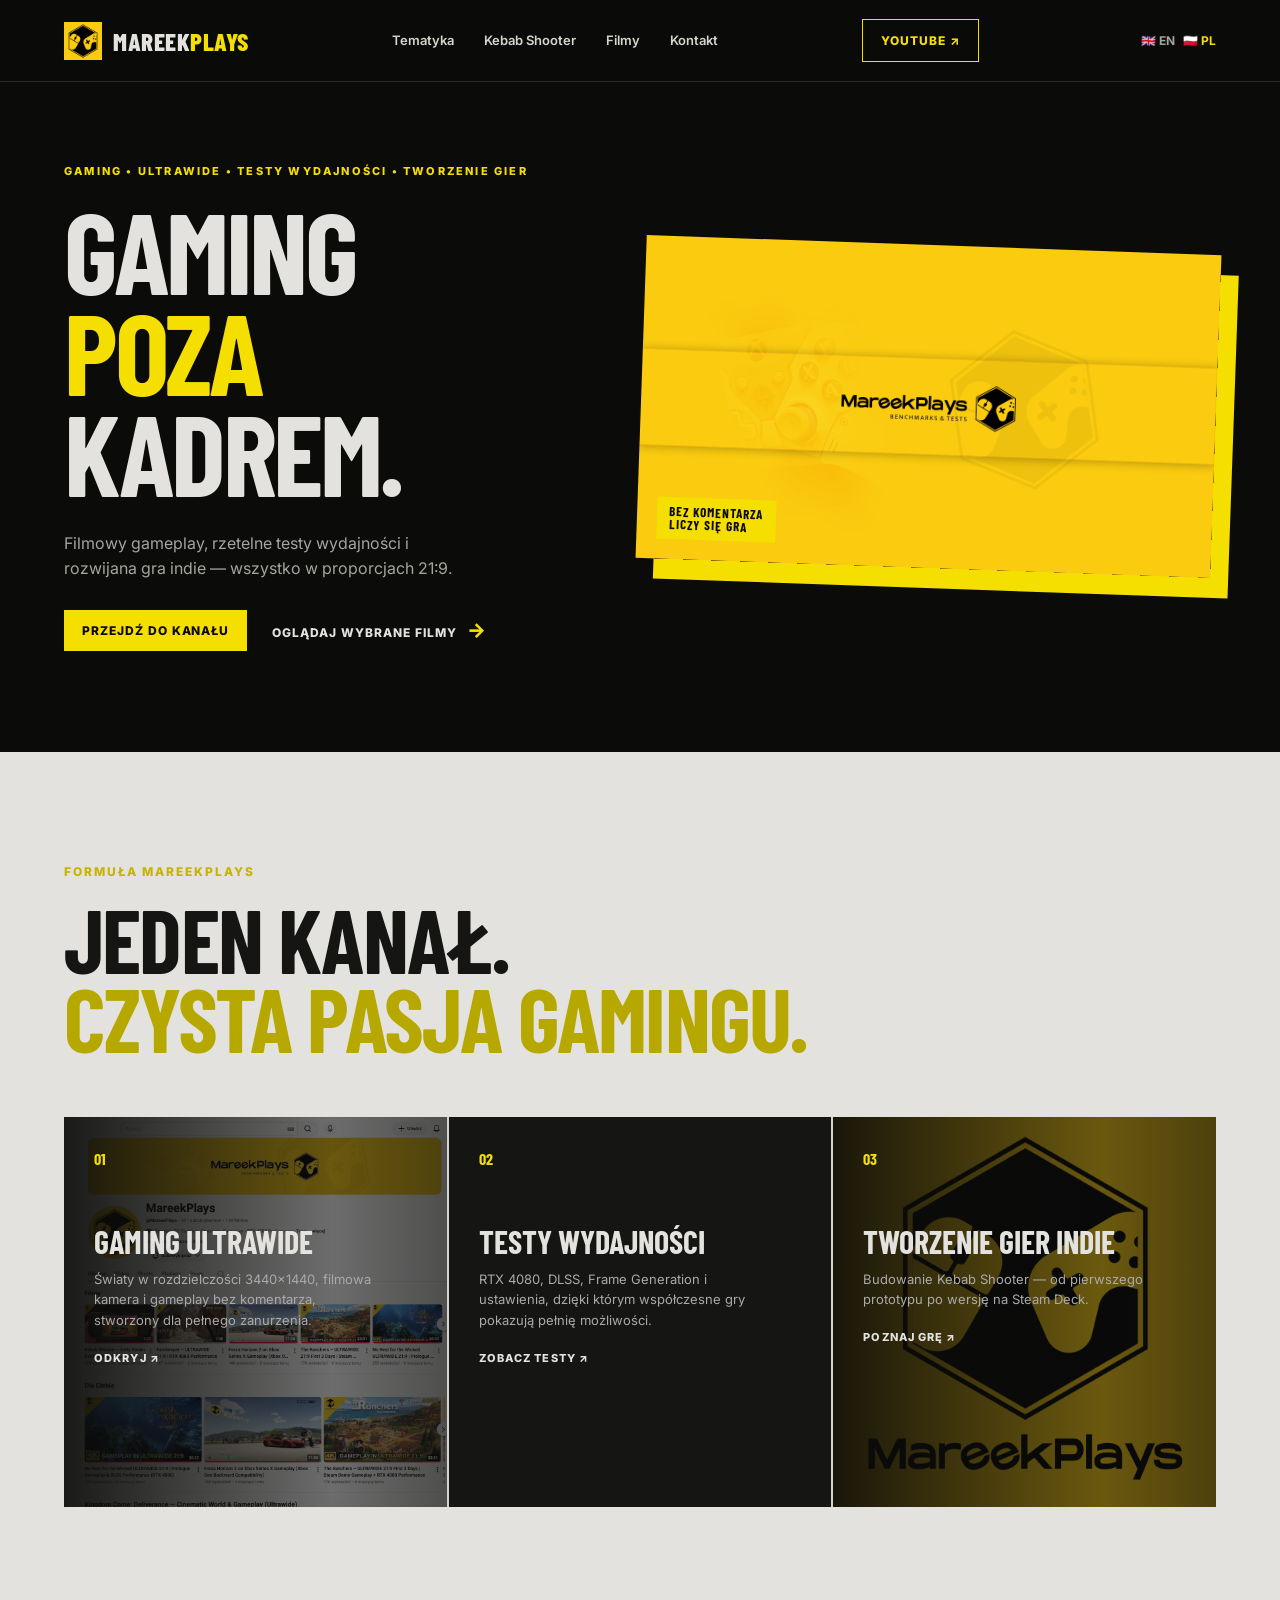
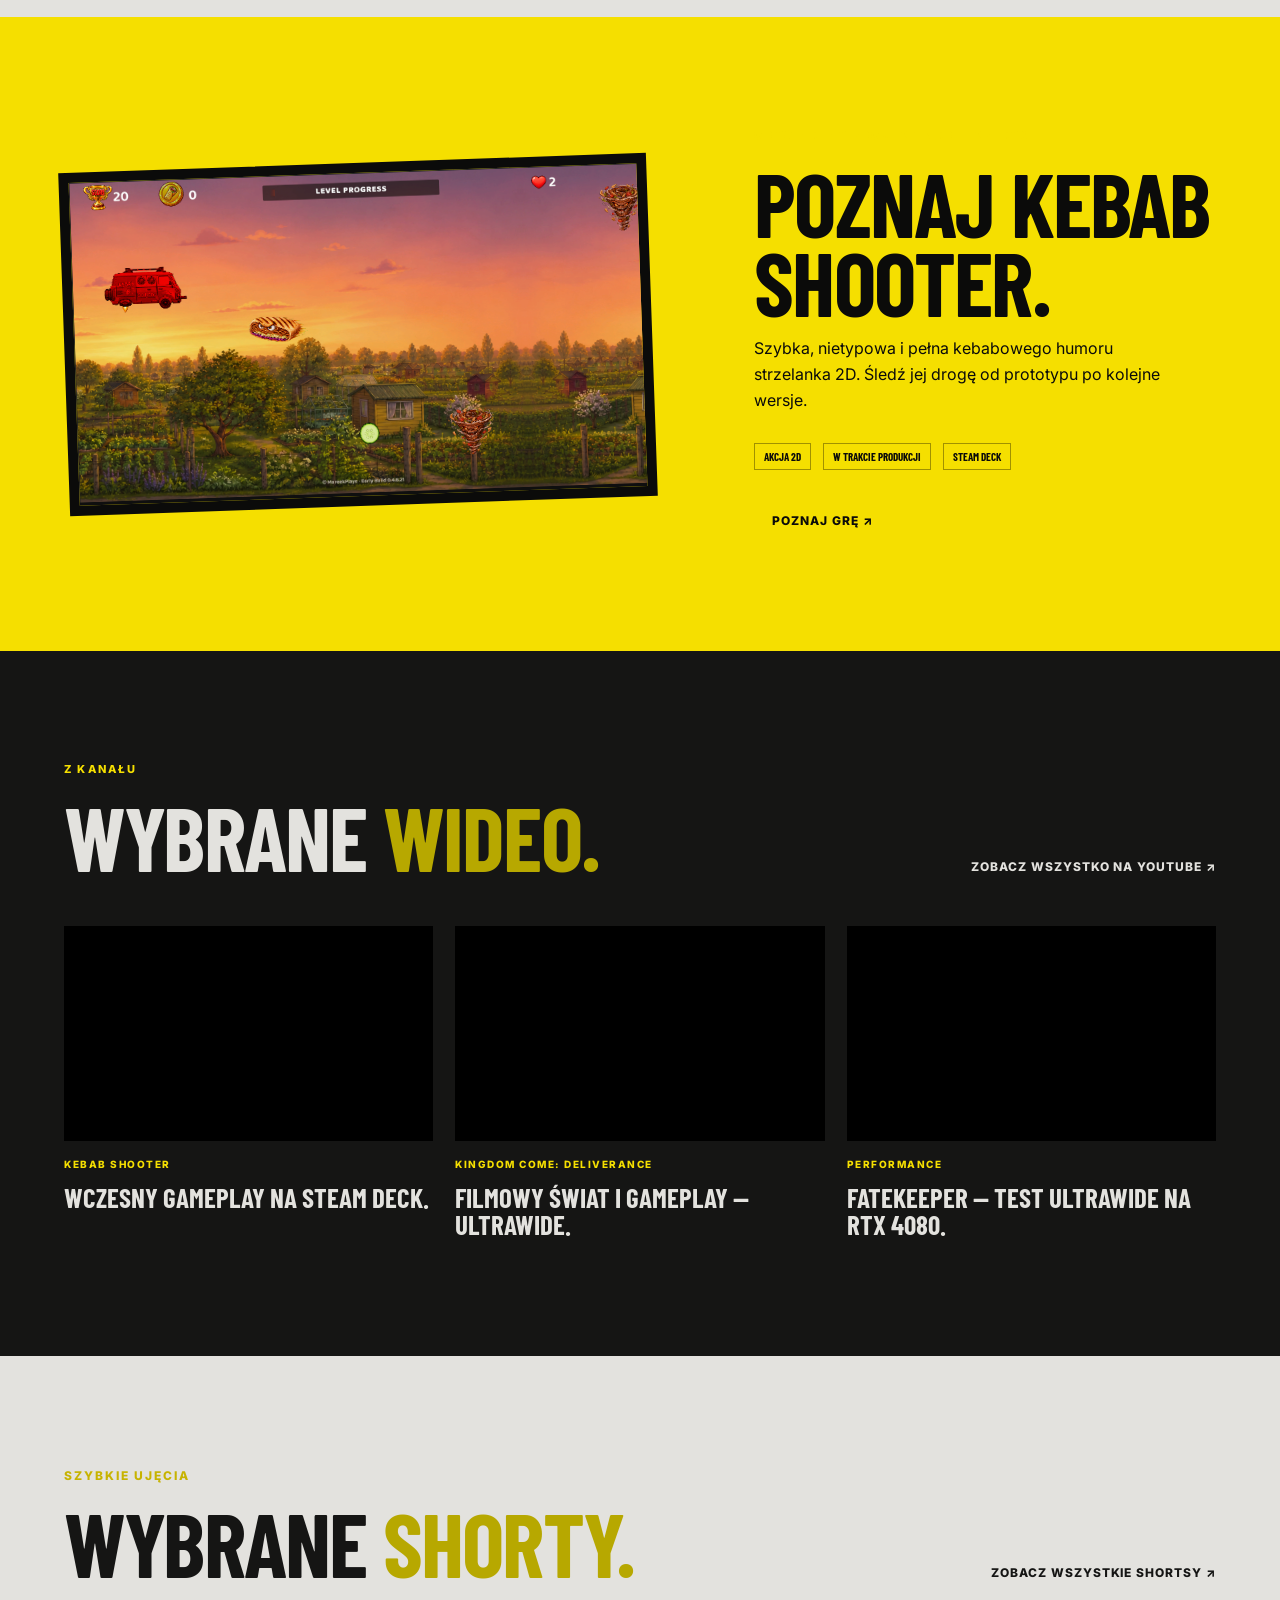
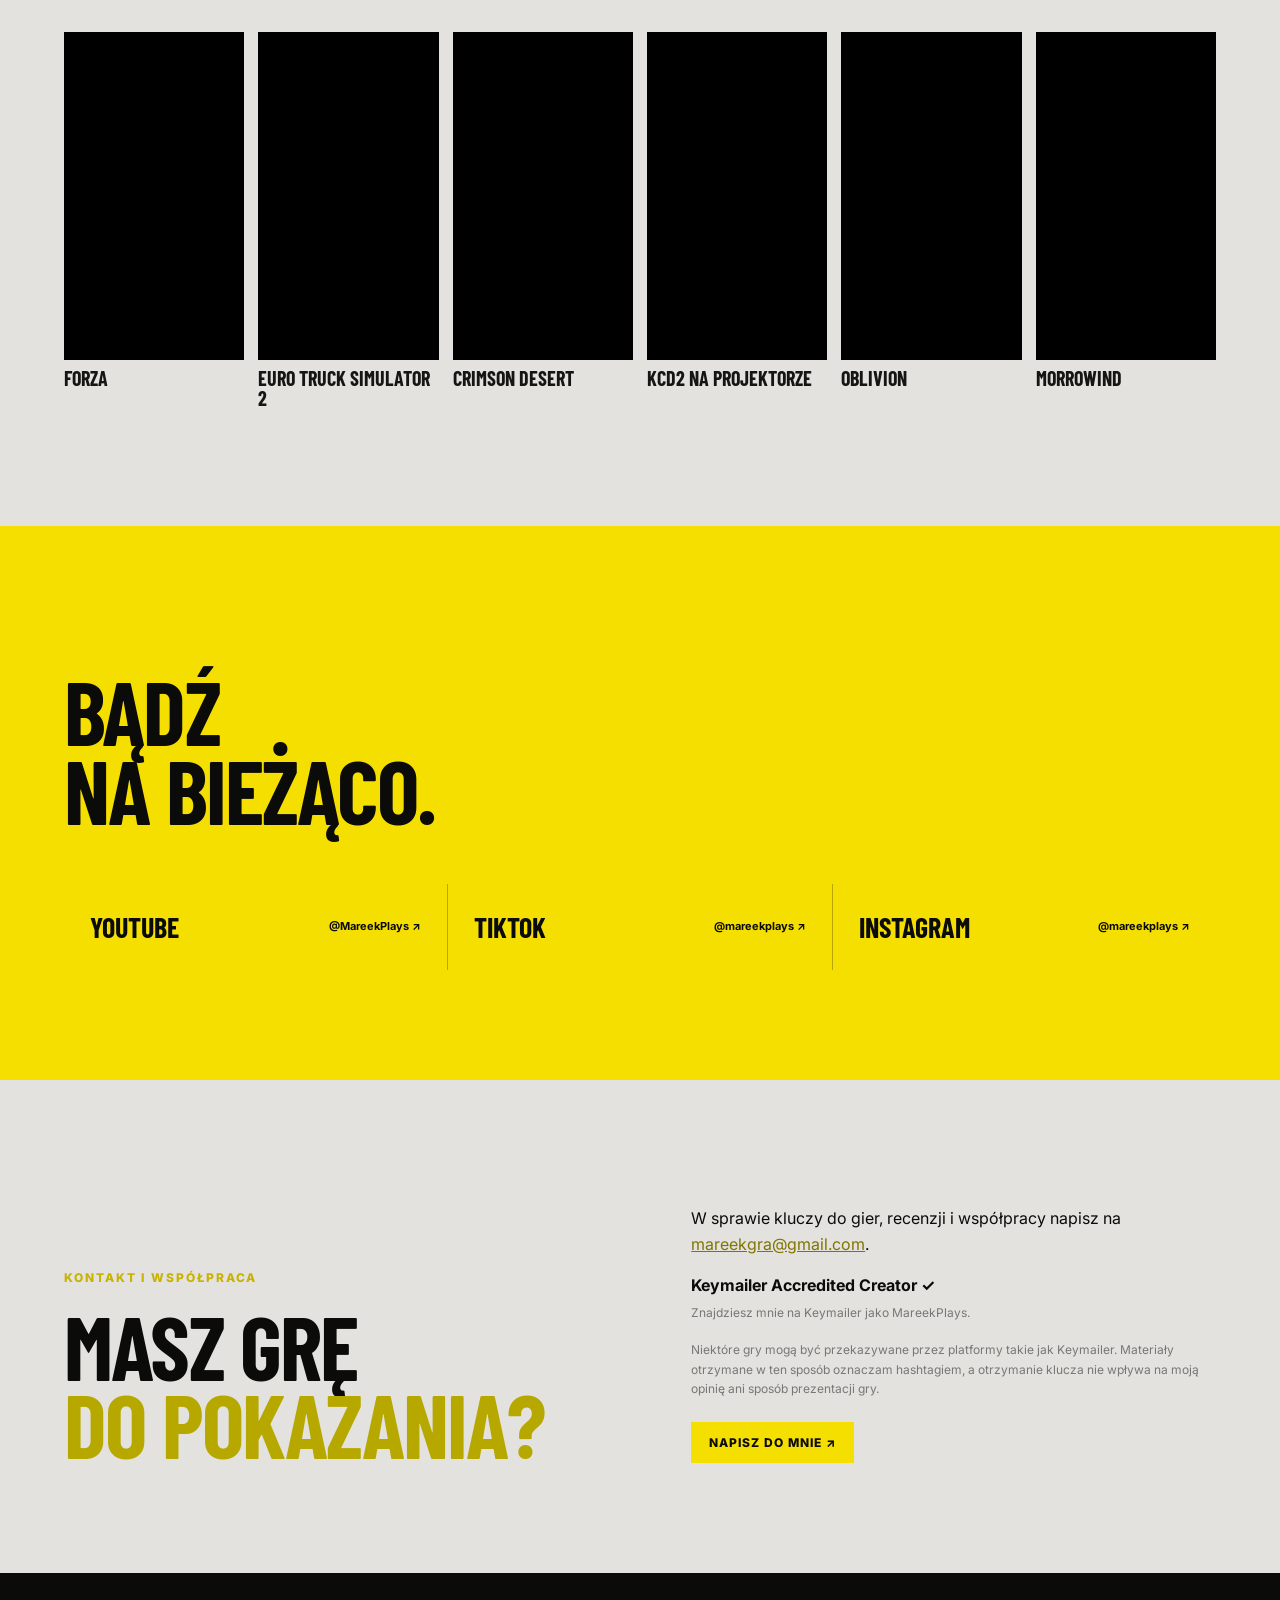
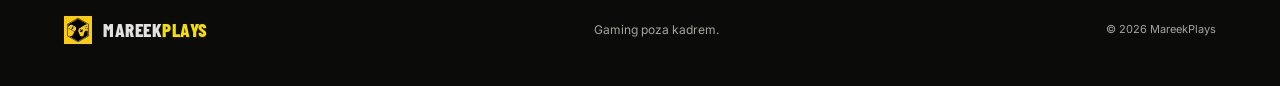
==== pl/index.html @ 9b81a9b7 "Add Keymailer creator information" ====
<!doctype html>
<html lang="pl">
<head>
  <meta charset="utf-8">
  <meta name="viewport" content="width=device-width, initial-scale=1">
  <meta name="description" content="MareekPlays to pasjonat gier tworzący materiały gamingowe, rozgrywkę ultrawide, testy wydajności oraz niezależną grę Kebab Shooter rozwijaną w Unity.">
  <title>MareekPlays — gaming poza kadrem</title>
  <link rel="icon" href="../assets/images/avatar-yellow.jpg" type="image/jpeg">
  <link rel="canonical" href="https://mareekplays.com/pl/">
  <link rel="alternate" hreflang="en" href="https://mareekplays.com/">
  <link rel="alternate" hreflang="pl" href="https://mareekplays.com/pl/">
  <link rel="alternate" hreflang="x-default" href="https://mareekplays.com/">
  <link rel="preconnect" href="https://fonts.googleapis.com">
  <link rel="preconnect" href="https://fonts.gstatic.com" crossorigin>
  <link href="https://fonts.googleapis.com/css2?family=Barlow+Condensed:wght@600;700;800&amp;family=Inter:wght@400;500;600;700&amp;display=swap" rel="stylesheet">
  <link rel="stylesheet" href="../css/style.css">
  <link rel="stylesheet" href="../css/contact.css">
  <link rel="stylesheet" href="../css/stage2.css">
</head>
<body>
  <header class="site-header">
    <a class="brand" href="#top"><img src="../assets/images/avatar-yellow.jpg" alt="MareekPlays logo"><span>MAREEK<span>PLAYS</span></span></a>
    <nav aria-label="Main navigation"><a href="#focus">Tematyka</a><a href="#kebab">Kebab Shooter</a><a href="#videos">Filmy</a><a href="#contact">Kontakt</a></nav>
    <a class="header-cta" href="https://www.youtube.com/@MareekPlays" target="_blank" rel="noreferrer">YouTube ↗</a>
  </header>

  <main id="top">
    <section class="hero">
      <div class="hero-copy"><p class="eyebrow">GAMING • ULTRAWIDE • TESTY WYDAJNOŚCI • TWORZENIE GIER</p><h1>Gaming<br><em>poza</em><br>kadrem.</h1><p class="hero-text">Filmowy gameplay, rzetelne testy wydajności i rozwijana gra indie — wszystko w proporcjach 21:9.</p><div class="hero-actions"><a class="button button-yellow" href="https://www.youtube.com/@MareekPlays" target="_blank" rel="noreferrer">Przejdź do kanału</a><a class="text-link" href="#videos">Oglądaj wybrane filmy <span>→</span></a></div></div>
      <div class="hero-art"><img src="../assets/images/wall-yellow-v2.jpg" alt="Żółto-czarny banner gamingowy MareekPlays"><div class="art-label">BEZ KOMENTARZA<br><strong>LICZY SIĘ GRA</strong></div></div>
    </section>

    <section class="intro section-pad"><p class="eyebrow">FORMUŁA MAREEKPLAYS</p><h2>Jeden kanał.<br><span>Czysta pasja gamingu.</span></h2><div class="feature-grid" id="focus">
      <article class="feature feature-image"><img src="../assets/images/screenshot-02.png" alt="Kanał YouTube MareekPlays z filmami ultrawide"><div><span class="number">01</span><h3>Gaming Ultrawide</h3><p>Światy w rozdzielczości 3440×1440, filmowa kamera i gameplay bez komentarza, stworzony dla pełnego zanurzenia.</p><a href="#videos">Odkryj ↗</a></div></article>
      <article class="feature feature-dark"><span class="number">02</span><h3>Testy wydajności</h3><p>RTX 4080, DLSS, Frame Generation i ustawienia, dzięki którym współczesne gry pokazują pełnię możliwości.</p><a href="#videos">Zobacz testy ↗</a></article>
      <article class="feature feature-image"><img src="../assets/images/yellow-edit-v2.jpg" alt="Żółta grafika gamingowa MareekPlays"><div><span class="number">03</span><h3>Tworzenie gier indie</h3><p>Budowanie Kebab Shooter — od pierwszego prototypu po wersję na Steam Deck.</p><a href="kebab-shooter.html">Poznaj grę ↗</a></div></article>
    </div></section>

    <section class="kebab section-pad" id="kebab"><div class="kebab-image"><img src="../assets/images/kebab-shooter-gameplay.png" alt="Kebab Shooter — gameplay z wczesnego buildu"></div><div class="kebab-copy"><p class="eyebrow">ORYGINALNY PROJEKT MAREEKPLAYS</p><h2>Poznaj <span>Kebab<br>Shooter.</span></h2><p>Szybka, nietypowa i pełna kebabowego humoru strzelanka 2D. Śledź jej drogę od prototypu po kolejne wersje.</p><div class="meta"><span>AKCJA 2D</span><span>W TRAKCIE PRODUKCJI</span><span>STEAM DECK</span></div><a class="button button-yellow" href="kebab-shooter.html">Poznaj grę ↗</a></div></section>

    <section class="videos section-pad" id="videos"><div class="section-heading"><div><p class="eyebrow">Z KANAŁU</p><h2>Wybrane <span>wideo.</span></h2></div><a class="text-link" href="https://www.youtube.com/@MareekPlays" target="_blank" rel="noreferrer">Zobacz wszystko na YouTube ↗</a></div><div class="embed-grid"><article class="embed-card"><div class="embed-frame"><iframe src="https://www.youtube.com/embed/QDd8x8aXPLo" title="Kebab Shooter gameplay" loading="lazy" allow="accelerometer; autoplay; clipboard-write; encrypted-media; gyroscope; picture-in-picture; web-share" allowfullscreen></iframe></div><span class="tag">KEBAB SHOOTER</span><h3>Wczesny gameplay na Steam Deck.</h3></article><article class="embed-card"><div class="embed-frame"><iframe src="https://www.youtube.com/embed/videoseries?list=PLR1xdqxCKuU1ALVH2hB713PKdrg5uemoy" title="Kingdom Come Deliverance playlist" loading="lazy" allow="accelerometer; autoplay; clipboard-write; encrypted-media; gyroscope; picture-in-picture; web-share" allowfullscreen></iframe></div><span class="tag">KINGDOM COME: DELIVERANCE</span><h3>Filmowy świat i gameplay — ultrawide.</h3></article><article class="embed-card"><div class="embed-frame"><iframe src="https://www.youtube.com/embed/KPlNzDkzNGY" title="Fatekeeper ultrawide performance test" loading="lazy" allow="accelerometer; autoplay; clipboard-write; encrypted-media; gyroscope; picture-in-picture; web-share" allowfullscreen></iframe></div><span class="tag">PERFORMANCE</span><h3>Fatekeeper — test ultrawide na RTX 4080.</h3></article></div></section>
    <section class="shorts section-pad"><div class="section-heading"><div><p class="eyebrow">SZYBKIE UJĘCIA</p><h2>Wybrane <span>shorty.</span></h2></div><a class="text-link" href="https://www.youtube.com/@MareekPlays/shorts" target="_blank" rel="noreferrer">Zobacz wszystkie Shortsy ↗</a></div><div class="shorts-grid"><article class="short-card"><div class="short-frame"><iframe src="https://www.youtube.com/embed/HTQiDRYx2u0" title="Forza Short" loading="lazy" allow="autoplay; encrypted-media; picture-in-picture" allowfullscreen></iframe></div><h3>Forza</h3></article><article class="short-card"><div class="short-frame"><iframe src="https://www.youtube.com/embed/FgGEMNS4jwI" title="Euro Truck Simulator 2 Short" loading="lazy" allow="autoplay; encrypted-media; picture-in-picture" allowfullscreen></iframe></div><h3>Euro Truck Simulator 2</h3></article><article class="short-card"><div class="short-frame"><iframe src="https://www.youtube.com/embed/gEIbYXbVGNY" title="Crimson Desert Short" loading="lazy" allow="autoplay; encrypted-media; picture-in-picture" allowfullscreen></iframe></div><h3>Crimson Desert</h3></article><article class="short-card"><div class="short-frame"><iframe src="https://www.youtube.com/embed/EDRkvhThUzU" title="Kingdom Come Deliverance 2 projector Short" loading="lazy" allow="autoplay; encrypted-media; picture-in-picture" allowfullscreen></iframe></div><h3>KCD2 na projektorze</h3></article><article class="short-card"><div class="short-frame"><iframe src="https://www.youtube.com/embed/QdQoIFmSllk" title="Oblivion Short" loading="lazy" allow="autoplay; encrypted-media; picture-in-picture" allowfullscreen></iframe></div><h3>Oblivion</h3></article><article class="short-card"><div class="short-frame"><iframe src="https://www.youtube.com/embed/wM8SpcKaaE0" title="Morrowind Short" loading="lazy" allow="autoplay; encrypted-media; picture-in-picture" allowfullscreen></iframe></div><h3>Morrowind</h3></article></div></section>

    <section class="socials section-pad" id="socials"><p class="eyebrow">OBSERWUJ MAREEKPLAYS</p><h2>Bądź<br><span>na bieżąco.</span></h2><div class="social-grid"><a href="https://www.youtube.com/@MareekPlays" target="_blank" rel="noreferrer"><b>YouTube</b><span>@MareekPlays ↗</span></a><a href="https://www.tiktok.com/@mareekplays" target="_blank" rel="noreferrer"><b>TikTok</b><span>@mareekplays ↗</span></a><a href="https://www.instagram.com/mareekplays/" target="_blank" rel="noreferrer"><b>Instagram</b><span>@mareekplays ↗</span></a></div></section>
    <section class="contact section-pad" id="contact"><div><p class="eyebrow">KONTAKT I WSPÓŁPRACA</p><h2>Masz grę<br><span>do pokazania?</span></h2></div><div class="contact-copy"><p>W sprawie kluczy do gier, recenzji i współpracy napisz na <a href="mailto:mareekgra@gmail.com">mareekgra@gmail.com</a>.</p><p><strong>Keymailer Accredited Creator ✓</strong><br><span class="disclosure">Znajdziesz mnie na Keymailer jako MareekPlays.</span></p><p class="disclosure">Niektóre gry mogą być przekazywane przez platformy takie jak Keymailer. Materiały otrzymane w ten sposób oznaczam hashtagiem, a otrzymanie klucza nie wpływa na moją opinię ani sposób prezentacji gry.</p><a class="button button-yellow" href="mailto:mareekgra@gmail.com">Napisz do mnie ↗</a></div></section>
  </main>
  <footer><div class="brand footer-brand"><img src="../assets/images/avatar-yellow.jpg" alt=""><span>MAREEK<span>PLAYS</span></span></div><p>Gaming poza kadrem.</p><small>© 2026 MareekPlays</small></footer>
  <script src="../js/i18n.js"></script>
</html>
---- css/style.css ----
:root{--yellow:#f5df00;--black:#0b0b0a;--ink:#151514;--white:#f8f8f3;--muted:#a5a59e;--line:#2a2a26;--condensed:'Barlow Condensed',sans-serif;--sans:'Inter',sans-serif}*{box-sizing:border-box}html{scroll-behavior:smooth}body{margin:0;background:var(--black);color:var(--white);font-family:var(--sans);line-height:1.6}a{color:inherit;text-decoration:none}.site-header{height:82px;padding:0 5vw;display:flex;align-items:center;justify-content:space-between;border-bottom:1px solid var(--line);position:sticky;top:0;background:rgba(11,11,10,.92);backdrop-filter:blur(14px);z-index:10}.brand{display:flex;align-items:center;gap:11px;font:800 25px var(--condensed);letter-spacing:.5px}.brand img{width:38px;height:38px;object-fit:cover}.brand span span{color:var(--yellow)}nav{display:flex;gap:30px;color:#d5d5cd;font-size:13px;font-weight:600}nav a:hover,.text-link:hover{color:var(--yellow)}.header-cta,.button{display:inline-flex;padding:11px 18px;font-size:12px;font-weight:800;letter-spacing:.08em;text-transform:uppercase}.header-cta{border:1px solid var(--yellow);color:var(--yellow)}.hero{min-height:670px;display:grid;grid-template-columns:1fr 1.12fr;align-items:center;gap:5vw;padding:70px 5vw 90px;overflow:hidden}.eyebrow{color:var(--yellow);font-size:11px;font-weight:800;letter-spacing:.2em;margin:0 0 18px}.hero h1,h2,h3{font-family:var(--condensed);text-transform:uppercase;line-height:.88;margin:0}.hero h1{font-size:clamp(68px,9vw,142px);letter-spacing:-.03em}.hero h1 em{color:var(--yellow);font-style:normal}.hero-text{color:var(--muted);max-width:390px;margin:28px 0}.hero-actions{display:flex;align-items:center;gap:25px;flex-wrap:wrap}.button-yellow{background:var(--yellow);color:var(--black)}.button-yellow:hover{background:#fff}.text-link{font-size:12px;font-weight:800;text-transform:uppercase;letter-spacing:.08em}.text-link span{color:var(--yellow);font-size:20px;margin-left:7px}.hero-art{position:relative;transform:rotate(2deg);box-shadow:18px 20px 0 var(--yellow)}.hero-art img{width:100%;display:block;max-height:420px;object-fit:cover}.art-label{position:absolute;bottom:20px;left:20px;background:var(--yellow);color:var(--black);padding:8px 12px;font:700 13px/1 var(--condensed);letter-spacing:.08em}.section-pad{padding:110px 5vw}.intro{background:var(--white);color:var(--ink)}h2{font-size:clamp(56px,7vw,105px);letter-spacing:-.02em}h2 span{color:var(--yellow)}.intro h2 span,.videos h2 span,.socials h2 span{color:#b7a800}.feature-grid{display:grid;grid-template-columns:repeat(3,1fr);margin-top:60px;gap:2px;background:#d4d4cd}.feature{background:var(--white);padding:30px;min-height:280px}.feature-dark{background:var(--ink);color:var(--white)}.feature-image{padding:0;position:relative;overflow:hidden;color:var(--white);background:var(--ink)}.feature-image>img{width:100%;height:100%;object-fit:cover;opacity:.42}.feature-image>div{position:absolute;inset:0;padding:30px}.number{font:700 16px var(--condensed);color:var(--yellow)}h3{font-size:32px;margin:55px 0 13px}.feature p{font-size:13px;color:#777;max-width:280px}.feature-dark p,.feature-image p{color:#aaa}.feature a{font-size:11px;font-weight:800;text-transform:uppercase;letter-spacing:.1em}.kebab{display:grid;grid-template-columns:1.12fr .88fr;gap:8vw;align-items:center;background:var(--yellow);color:var(--black)}.kebab-image{border:10px solid var(--black);transform:rotate(-2deg)}.kebab-image img{width:100%;display:block}.kebab h2 span{color:var(--black)}.kebab-copy>p:not(.eyebrow){max-width:420px}.meta{display:flex;gap:12px;flex-wrap:wrap;margin:30px 0;font:700 11px var(--condensed)}.meta span{border:1px solid rgba(0,0,0,.35);padding:6px 9px}.videos{background:var(--ink)}.section-heading{display:flex;justify-content:space-between;align-items:end;margin-bottom:50px}.video-grid{display:grid;grid-template-columns:repeat(3,1fr);gap:22px}.video-card{position:relative}.video-card img{width:100%;aspect-ratio:16/9;object-fit:cover;display:block;filter:grayscale(25%)}.video-card:hover img{filter:none}.tag{display:inline-block;color:var(--yellow);font-size:10px;font-weight:800;letter-spacing:.15em;margin-top:15px}.video-card h3{font-size:27px;margin:8px 0;line-height:1}.socials{background:var(--yellow);color:var(--black)}.socials h2 span{color:var(--black)}.social-grid{display:grid;grid-template-columns:repeat(3,1fr);gap:1px;margin-top:55px;background:rgba(0,0,0,.25)}.social-grid a{background:var(--yellow);padding:25px;display:flex;justify-content:space-between;align-items:center;border:1px solid transparent}.social-grid a:hover{background:var(--black);color:var(--yellow)}.social-grid b{font:700 28px var(--condensed);text-transform:uppercase}.social-grid span{font-size:11px;font-weight:700}footer{padding:35px 5vw;display:flex;align-items:center;justify-content:space-between;color:var(--muted);font-size:12px}.footer-brand{color:var(--white);font-size:19px}.footer-brand img{width:28px;height:28px}footer small{font-size:11px}@media(max-width:800px){nav{display:none}.hero{grid-template-columns:1fr;padding-top:60px}.hero-art{margin:25px 8px 0}.feature-grid,.video-grid,.social-grid{grid-template-columns:1fr}.feature{min-height:220px}.feature h3{margin-top:35px}.kebab{grid-template-columns:1fr;gap:45px}.section-pad{padding:75px 6vw}.section-heading{align-items:start;gap:30px;flex-direction:column}.social-grid a{padding:20px}.social-grid b{font-size:24px}footer{flex-wrap:wrap;gap:18px}footer p{order:3;width:100%}}@media(max-width:430px){.site-header{padding:0 6vw}.header-cta{padding:8px 10px;font-size:10px}.brand{font-size:22px}.hero h1{font-size:68px}.hero-art{box-shadow:10px 12px 0 var(--yellow)}.hero-text{font-size:14px}}
---- css/contact.css ----
:root{--white:#e3e2de}
.contact{display:grid;grid-template-columns:1fr 1fr;gap:8vw;align-items:end;background:var(--white);color:var(--black)}
.contact h2 span{color:#b7a800}.contact-copy{max-width:520px}.contact-copy p{font-size:16px}.contact-copy a:not(.button){color:#807500;text-decoration:underline}.disclosure{color:#777;font-size:12px!important}.contact .button{margin-top:12px}
@media(max-width:800px){.contact{grid-template-columns:1fr;gap:35px}}
:is(.contact,.shorts) .eyebrow{font-size:12px;letter-spacing:.16em;color:#c7b300}
.intro .eyebrow{font-size:12px;letter-spacing:.16em;color:#c7b300}
.language-switch{display:flex;gap:8px;align-items:center;flex:0 0 auto;margin-left:18px;font:700 12px/1 var(--sans);white-space:nowrap}.language-switch a,.language-switch strong{font:inherit}.language-switch a{color:var(--muted)}.language-switch strong{color:var(--yellow)}
:focus-visible{outline:3px solid var(--yellow);outline-offset:4px}.feature-image:after{content:"";position:absolute;inset:0;background:linear-gradient(90deg,rgba(11,11,10,.9),rgba(11,11,10,.35) 70%,rgba(11,11,10,.55));pointer-events:none}.feature-image>div{z-index:1}.feature-image>img{opacity:.6}@media(prefers-reduced-motion:reduce){html{scroll-behavior:auto}*{animation-duration:.01ms!important;transition-duration:.01ms!important}}
@media(max-width:430px){.site-header{gap:10px;padding:0 5vw}.brand{gap:7px;font-size:18px}.brand img{width:32px;height:32px}.header-cta{padding:8px 8px;font-size:9px;letter-spacing:.05em}.language-switch{gap:4px;margin-left:0;font-size:10px}}
---- css/stage2.css ----
.embed-grid{display:grid;grid-template-columns:repeat(3,1fr);gap:22px}.embed-card h3,.short-card h3{font-size:27px;margin:8px 0;line-height:1}.embed-frame{aspect-ratio:16/9;background:#000}.embed-frame iframe{width:100%;height:100%;border:0}.shorts{background:var(--white);color:var(--ink)}.shorts h2 span{color:#b7a800}.shorts-grid{display:grid;grid-template-columns:repeat(6,1fr);gap:14px}.short-frame{aspect-ratio:9/16;background:#000}.short-frame iframe{width:100%;height:100%;border:0}.short-card h3{font-size:20px}.shorts .tag{color:#807500}@media(max-width:1000px){.shorts-grid{grid-template-columns:repeat(3,1fr)}}@media(max-width:800px){.embed-grid{grid-template-columns:1fr}.shorts-grid{grid-template-columns:repeat(2,1fr)}}
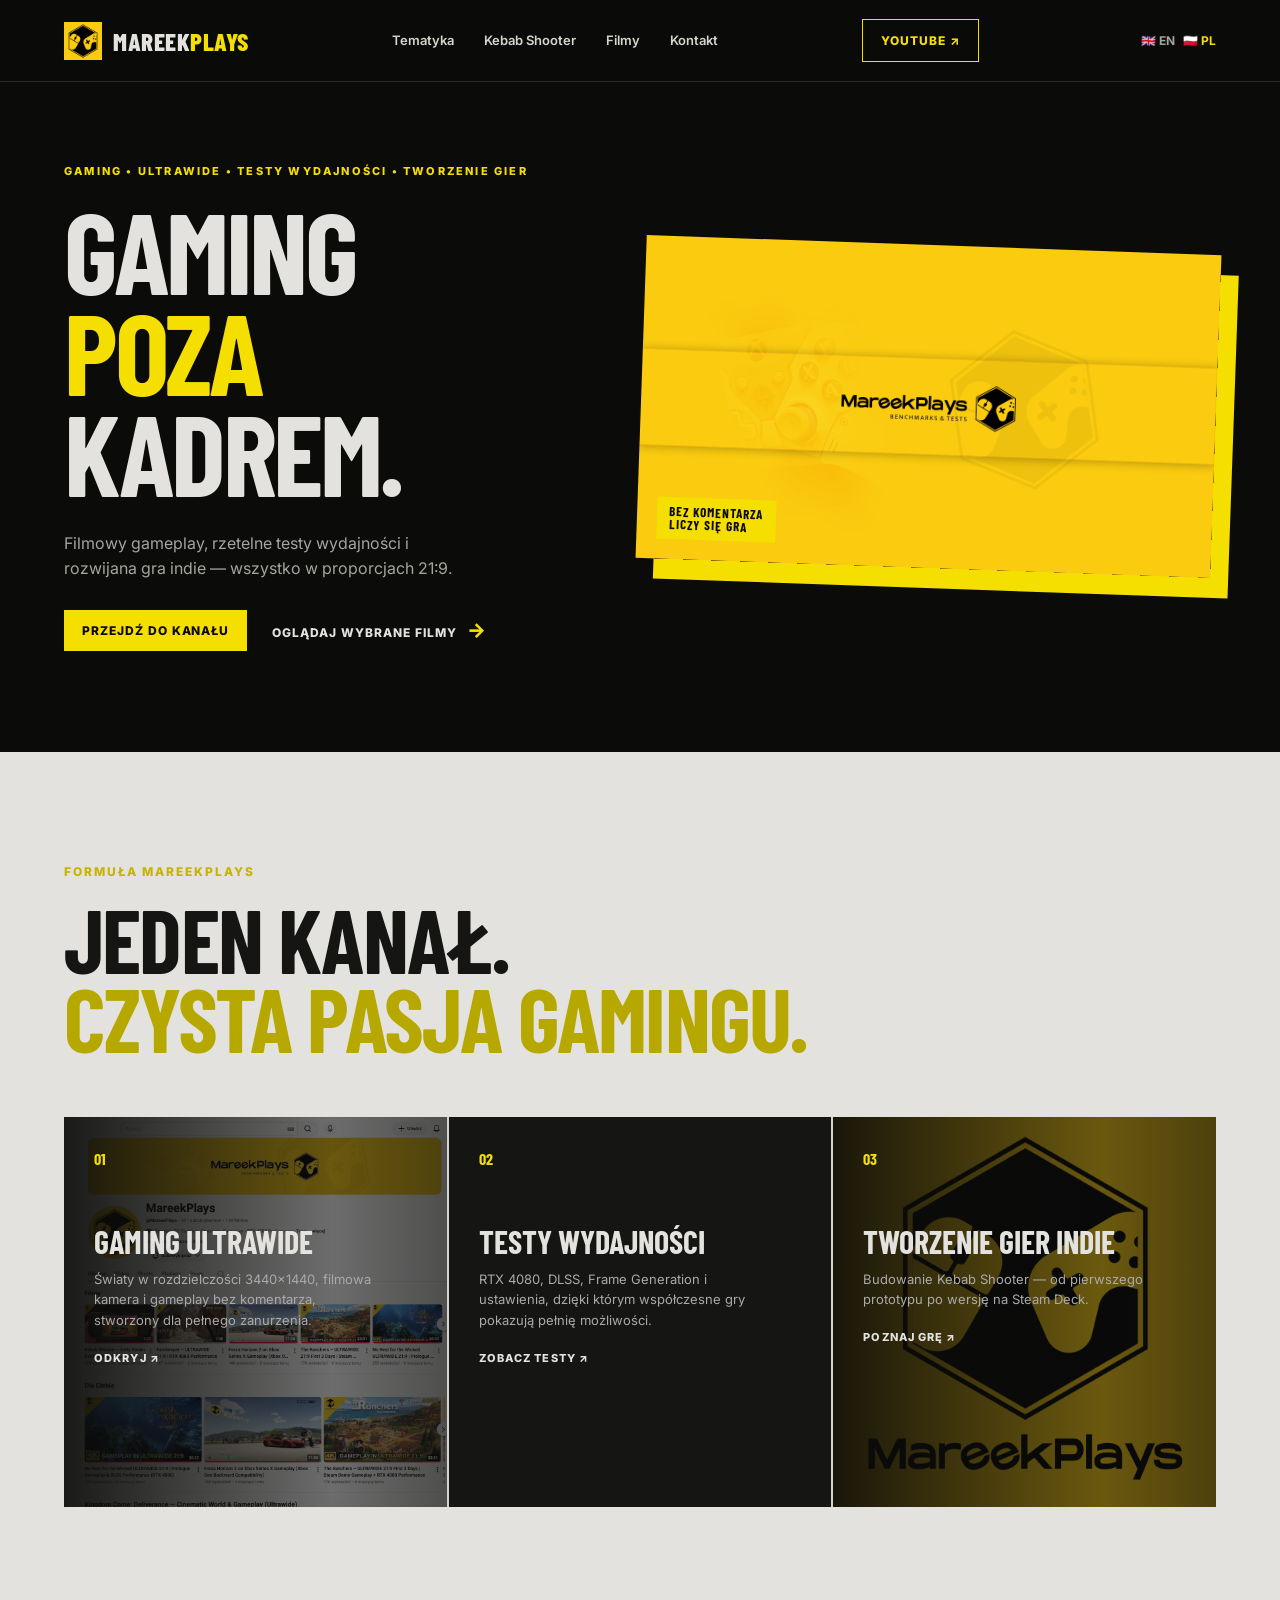
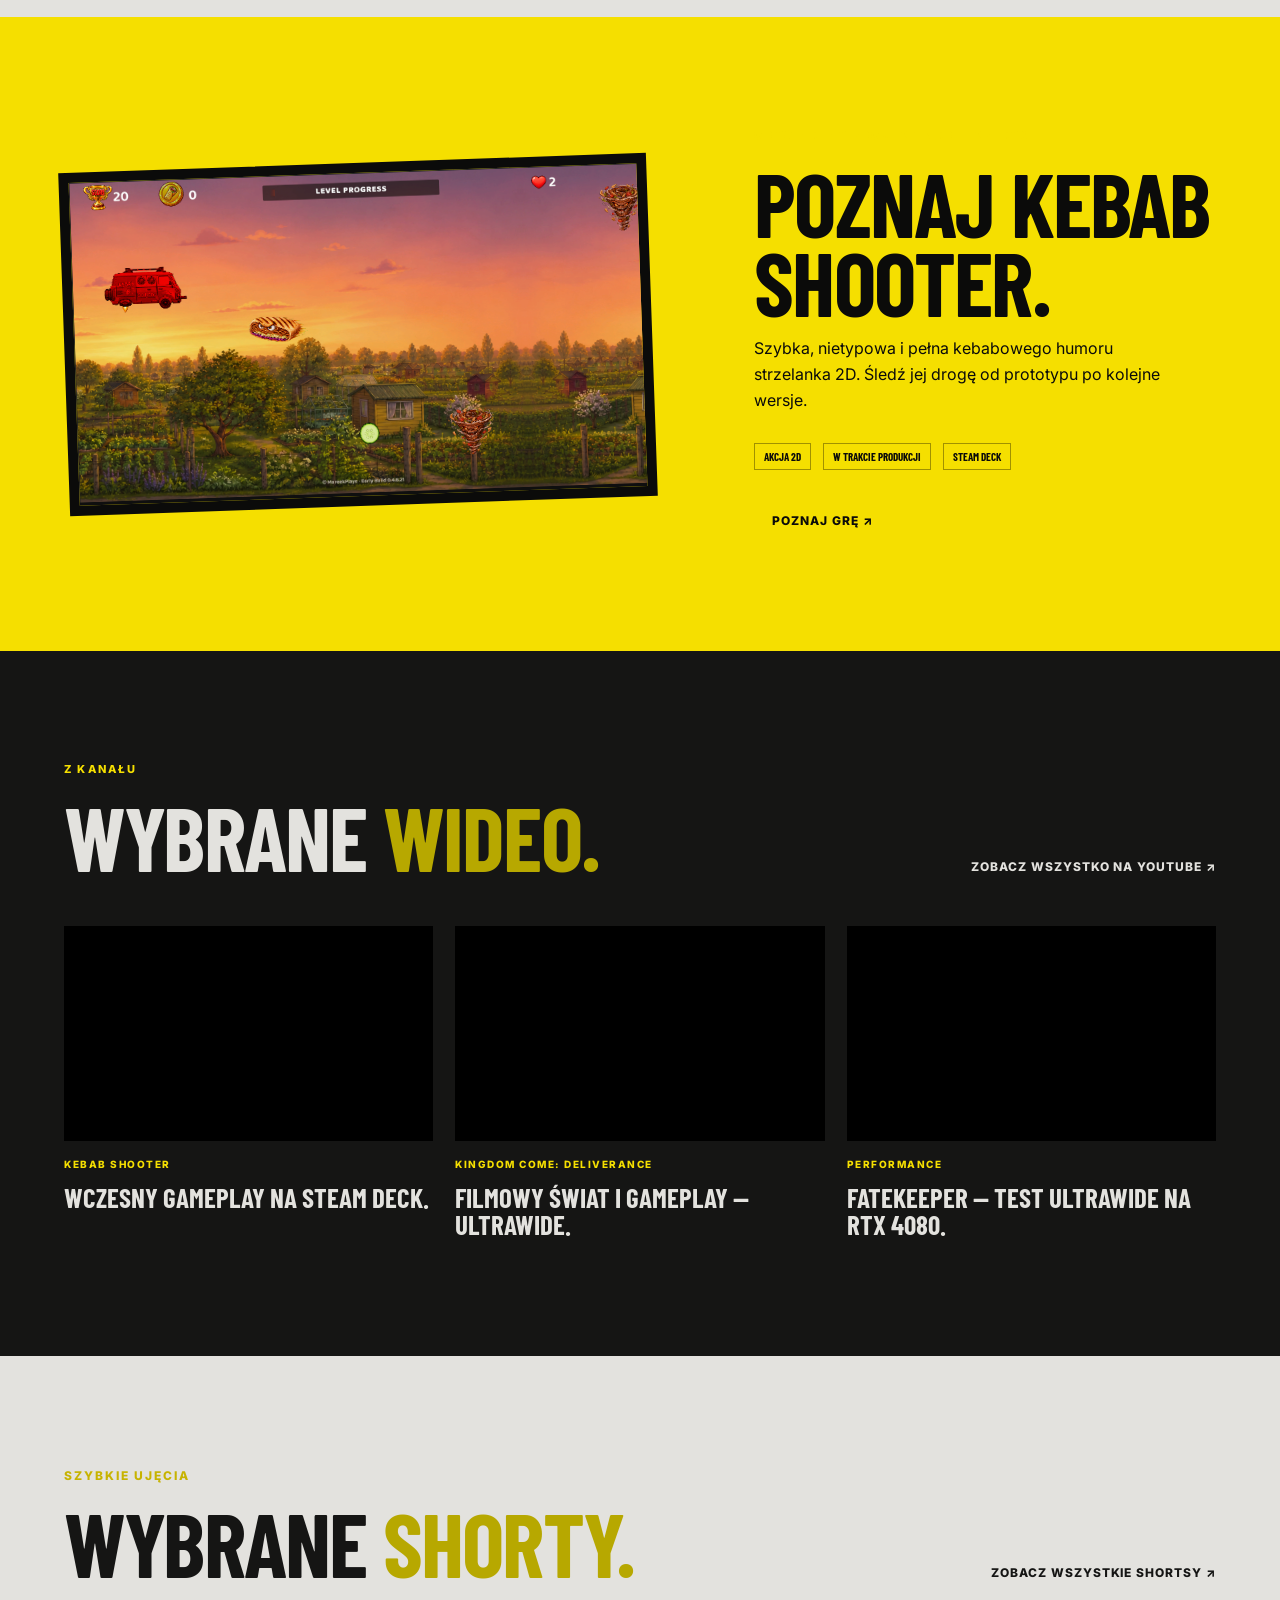
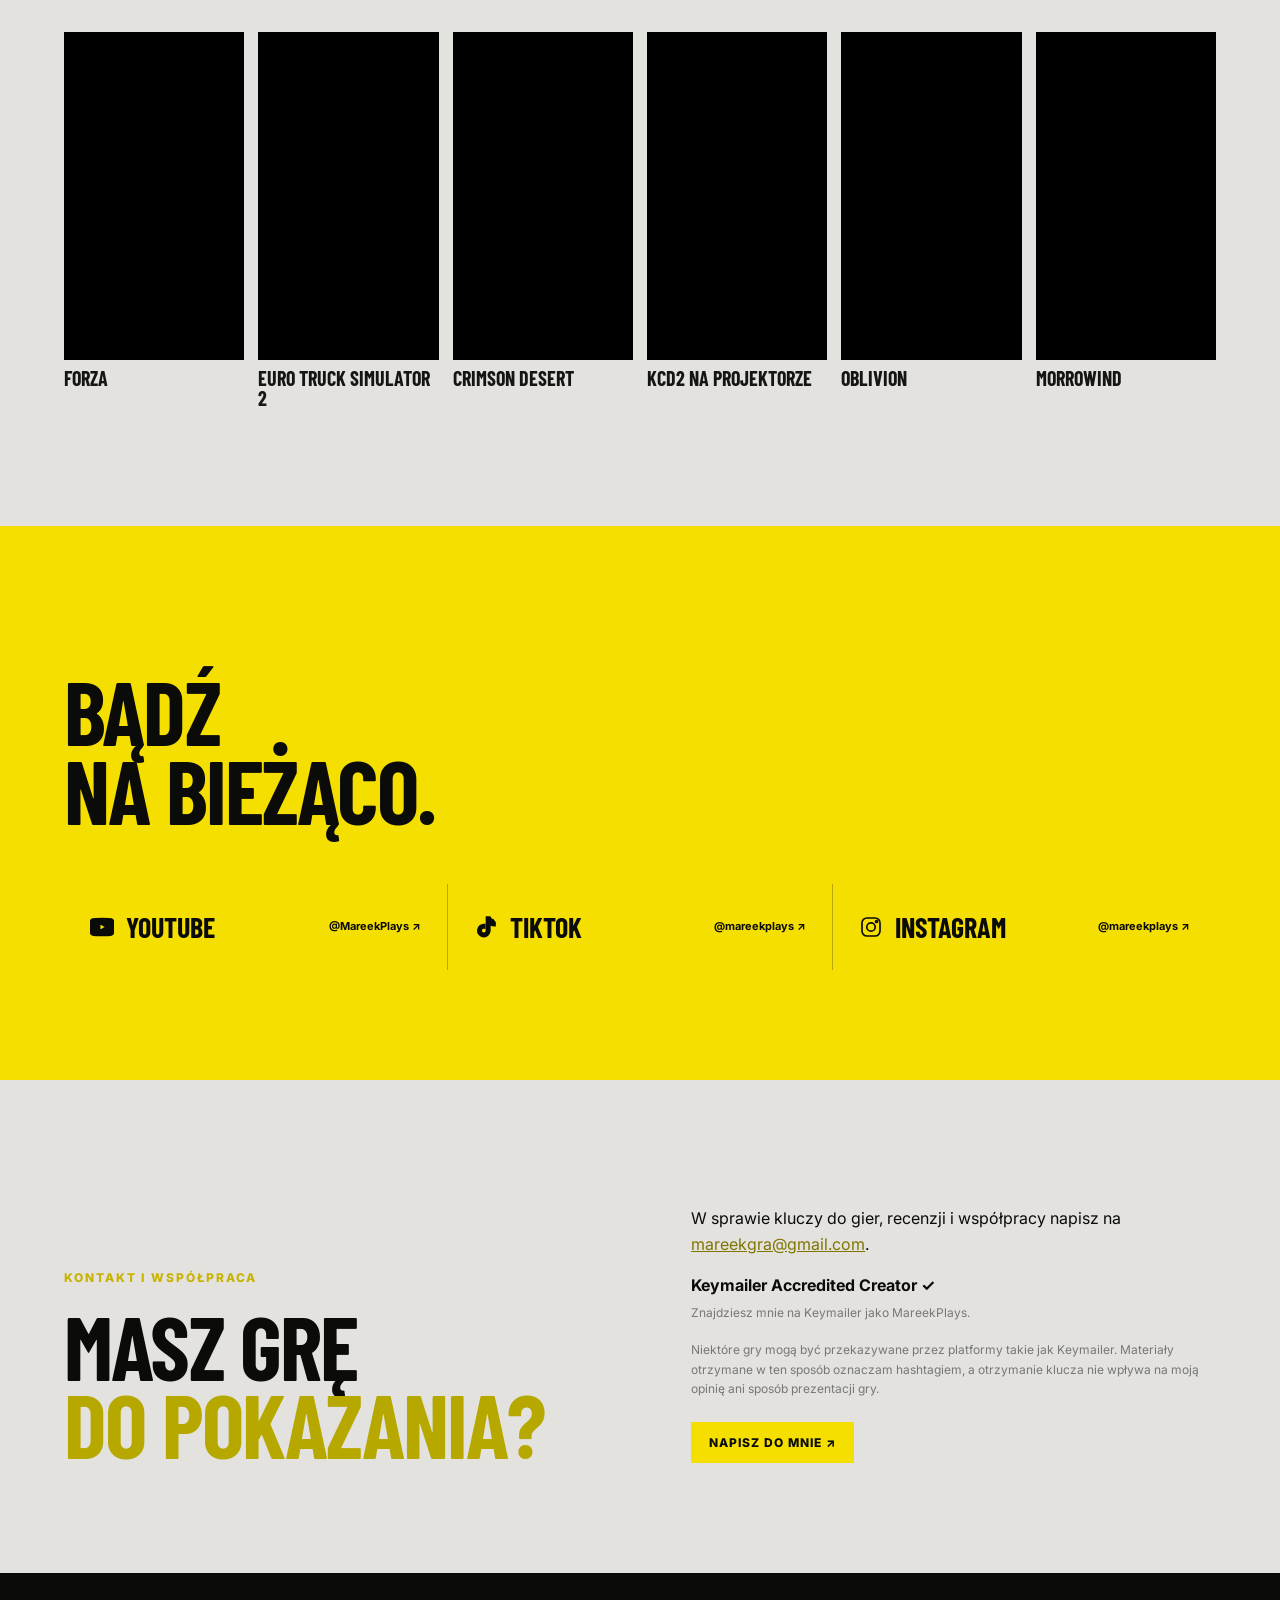
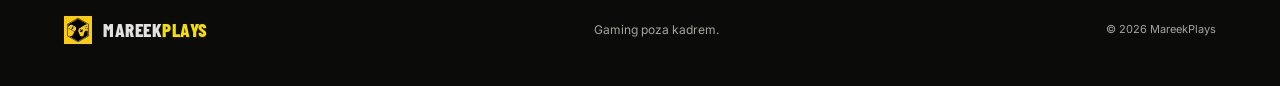
==== commit 08108f98: "Add social media icons" ====
--- a/pl/index.html
+++ b/pl/index.html
@@ -41,7 +41,7 @@
     <section class="videos section-pad" id="videos"><div class="section-heading"><div><p class="eyebrow">Z KANAŁU</p><h2>Wybrane <span>wideo.</span></h2></div><a class="text-link" href="https://www.youtube.com/@MareekPlays" target="_blank" rel="noreferrer">Zobacz wszystko na YouTube ↗</a></div><div class="embed-grid"><article class="embed-card"><div class="embed-frame"><iframe src="https://www.youtube.com/embed/QDd8x8aXPLo" title="Kebab Shooter gameplay" loading="lazy" allow="accelerometer; autoplay; clipboard-write; encrypted-media; gyroscope; picture-in-picture; web-share" allowfullscreen></iframe></div><span class="tag">KEBAB SHOOTER</span><h3>Wczesny gameplay na Steam Deck.</h3></article><article class="embed-card"><div class="embed-frame"><iframe src="https://www.youtube.com/embed/videoseries?list=PLR1xdqxCKuU1ALVH2hB713PKdrg5uemoy" title="Kingdom Come Deliverance playlist" loading="lazy" allow="accelerometer; autoplay; clipboard-write; encrypted-media; gyroscope; picture-in-picture; web-share" allowfullscreen></iframe></div><span class="tag">KINGDOM COME: DELIVERANCE</span><h3>Filmowy świat i gameplay — ultrawide.</h3></article><article class="embed-card"><div class="embed-frame"><iframe src="https://www.youtube.com/embed/KPlNzDkzNGY" title="Fatekeeper ultrawide performance test" loading="lazy" allow="accelerometer; autoplay; clipboard-write; encrypted-media; gyroscope; picture-in-picture; web-share" allowfullscreen></iframe></div><span class="tag">PERFORMANCE</span><h3>Fatekeeper — test ultrawide na RTX 4080.</h3></article></div></section>
     <section class="shorts section-pad"><div class="section-heading"><div><p class="eyebrow">SZYBKIE UJĘCIA</p><h2>Wybrane <span>shorty.</span></h2></div><a class="text-link" href="https://www.youtube.com/@MareekPlays/shorts" target="_blank" rel="noreferrer">Zobacz wszystkie Shortsy ↗</a></div><div class="shorts-grid"><article class="short-card"><div class="short-frame"><iframe src="https://www.youtube.com/embed/HTQiDRYx2u0" title="Forza Short" loading="lazy" allow="autoplay; encrypted-media; picture-in-picture" allowfullscreen></iframe></div><h3>Forza</h3></article><article class="short-card"><div class="short-frame"><iframe src="https://www.youtube.com/embed/FgGEMNS4jwI" title="Euro Truck Simulator 2 Short" loading="lazy" allow="autoplay; encrypted-media; picture-in-picture" allowfullscreen></iframe></div><h3>Euro Truck Simulator 2</h3></article><article class="short-card"><div class="short-frame"><iframe src="https://www.youtube.com/embed/gEIbYXbVGNY" title="Crimson Desert Short" loading="lazy" allow="autoplay; encrypted-media; picture-in-picture" allowfullscreen></iframe></div><h3>Crimson Desert</h3></article><article class="short-card"><div class="short-frame"><iframe src="https://www.youtube.com/embed/EDRkvhThUzU" title="Kingdom Come Deliverance 2 projector Short" loading="lazy" allow="autoplay; encrypted-media; picture-in-picture" allowfullscreen></iframe></div><h3>KCD2 na projektorze</h3></article><article class="short-card"><div class="short-frame"><iframe src="https://www.youtube.com/embed/QdQoIFmSllk" title="Oblivion Short" loading="lazy" allow="autoplay; encrypted-media; picture-in-picture" allowfullscreen></iframe></div><h3>Oblivion</h3></article><article class="short-card"><div class="short-frame"><iframe src="https://www.youtube.com/embed/wM8SpcKaaE0" title="Morrowind Short" loading="lazy" allow="autoplay; encrypted-media; picture-in-picture" allowfullscreen></iframe></div><h3>Morrowind</h3></article></div></section>
 
-    <section class="socials section-pad" id="socials"><p class="eyebrow">OBSERWUJ MAREEKPLAYS</p><h2>Bądź<br><span>na bieżąco.</span></h2><div class="social-grid"><a href="https://www.youtube.com/@MareekPlays" target="_blank" rel="noreferrer"><b>YouTube</b><span>@MareekPlays ↗</span></a><a href="https://www.tiktok.com/@mareekplays" target="_blank" rel="noreferrer"><b>TikTok</b><span>@mareekplays ↗</span></a><a href="https://www.instagram.com/mareekplays/" target="_blank" rel="noreferrer"><b>Instagram</b><span>@mareekplays ↗</span></a></div></section>
+    <section class="socials section-pad" id="socials"><p class="eyebrow">OBSERWUJ MAREEKPLAYS</p><h2>Bądź<br><span>na bieżąco.</span></h2><div class="social-grid"><a href="https://www.youtube.com/@MareekPlays" target="_blank" rel="noreferrer"><b class="social-name"><svg viewBox="0 0 24 24" aria-hidden="true"><path d="M23.5 6.2a3 3 0 0 0-2.1-2.1C19.5 3.6 12 3.6 12 3.6s-7.5 0-9.4.5A3 3 0 0 0 .5 6.2 31 31 0 0 0 0 12a31 31 0 0 0 .5 5.8 3 3 0 0 0 2.1 2.1c1.9.5 9.4.5 9.4.5s7.5 0 9.4-.5a3 3 0 0 0 2.1-2.1A31 31 0 0 0 24 12a31 31 0 0 0-.5-5.8ZM9.6 15.9V8.1l6.5 3.9-6.5 3.9Z"/></svg>YouTube</b><span>@MareekPlays ↗</span></a><a href="https://www.tiktok.com/@mareekplays" target="_blank" rel="noreferrer"><b class="social-name"><svg viewBox="0 0 24 24" aria-hidden="true"><path d="M19.3 5.1A5.7 5.7 0 0 1 15.8 2h-3.3v13.6a2.7 2.7 0 1 1-2-2.6V9.6a6 6 0 1 0 5.3 6V9a9 9 0 0 0 5.2 1.7V7.3a5.7 5.7 0 0 1-1.7-2.2Z"/></svg>TikTok</b><span>@mareekplays ↗</span></a><a href="https://www.instagram.com/mareekplays/" target="_blank" rel="noreferrer"><b class="social-name"><svg viewBox="0 0 24 24" aria-hidden="true"><rect x="3" y="3" width="18" height="18" rx="5"/><circle cx="12" cy="12" r="4.2"/><circle cx="17.5" cy="6.5" r="1"/></svg>Instagram</b><span>@mareekplays ↗</span></a></div></section>
     <section class="contact section-pad" id="contact"><div><p class="eyebrow">KONTAKT I WSPÓŁPRACA</p><h2>Masz grę<br><span>do pokazania?</span></h2></div><div class="contact-copy"><p>W sprawie kluczy do gier, recenzji i współpracy napisz na <a href="mailto:mareekgra@gmail.com">mareekgra@gmail.com</a>.</p><p><strong>Keymailer Accredited Creator ✓</strong><br><span class="disclosure">Znajdziesz mnie na Keymailer jako MareekPlays.</span></p><p class="disclosure">Niektóre gry mogą być przekazywane przez platformy takie jak Keymailer. Materiały otrzymane w ten sposób oznaczam hashtagiem, a otrzymanie klucza nie wpływa na moją opinię ani sposób prezentacji gry.</p><a class="button button-yellow" href="mailto:mareekgra@gmail.com">Napisz do mnie ↗</a></div></section>
   </main>
   <footer><div class="brand footer-brand"><img src="../assets/images/avatar-yellow.jpg" alt=""><span>MAREEK<span>PLAYS</span></span></div><p>Gaming poza kadrem.</p><small>© 2026 MareekPlays</small></footer>
--- a/css/contact.css
+++ b/css/contact.css
@@ -7,3 +7,4 @@
 .language-switch{display:flex;gap:8px;align-items:center;flex:0 0 auto;margin-left:18px;font:700 12px/1 var(--sans);white-space:nowrap}.language-switch a,.language-switch strong{font:inherit}.language-switch a{color:var(--muted)}.language-switch strong{color:var(--yellow)}
 :focus-visible{outline:3px solid var(--yellow);outline-offset:4px}.feature-image:after{content:"";position:absolute;inset:0;background:linear-gradient(90deg,rgba(11,11,10,.9),rgba(11,11,10,.35) 70%,rgba(11,11,10,.55));pointer-events:none}.feature-image>div{z-index:1}.feature-image>img{opacity:.6}@media(prefers-reduced-motion:reduce){html{scroll-behavior:auto}*{animation-duration:.01ms!important;transition-duration:.01ms!important}}
 @media(max-width:430px){.site-header{gap:10px;padding:0 5vw}.brand{gap:7px;font-size:18px}.brand img{width:32px;height:32px}.header-cta{padding:8px 8px;font-size:9px;letter-spacing:.05em}.language-switch{gap:4px;margin-left:0;font-size:10px}}
+.social-name{display:inline-flex;align-items:center;gap:12px}.social-name svg{width:24px;height:24px;fill:currentColor;stroke:currentColor;stroke-width:1.7;flex:0 0 auto}.social-name svg rect,.social-name svg circle{fill:none}
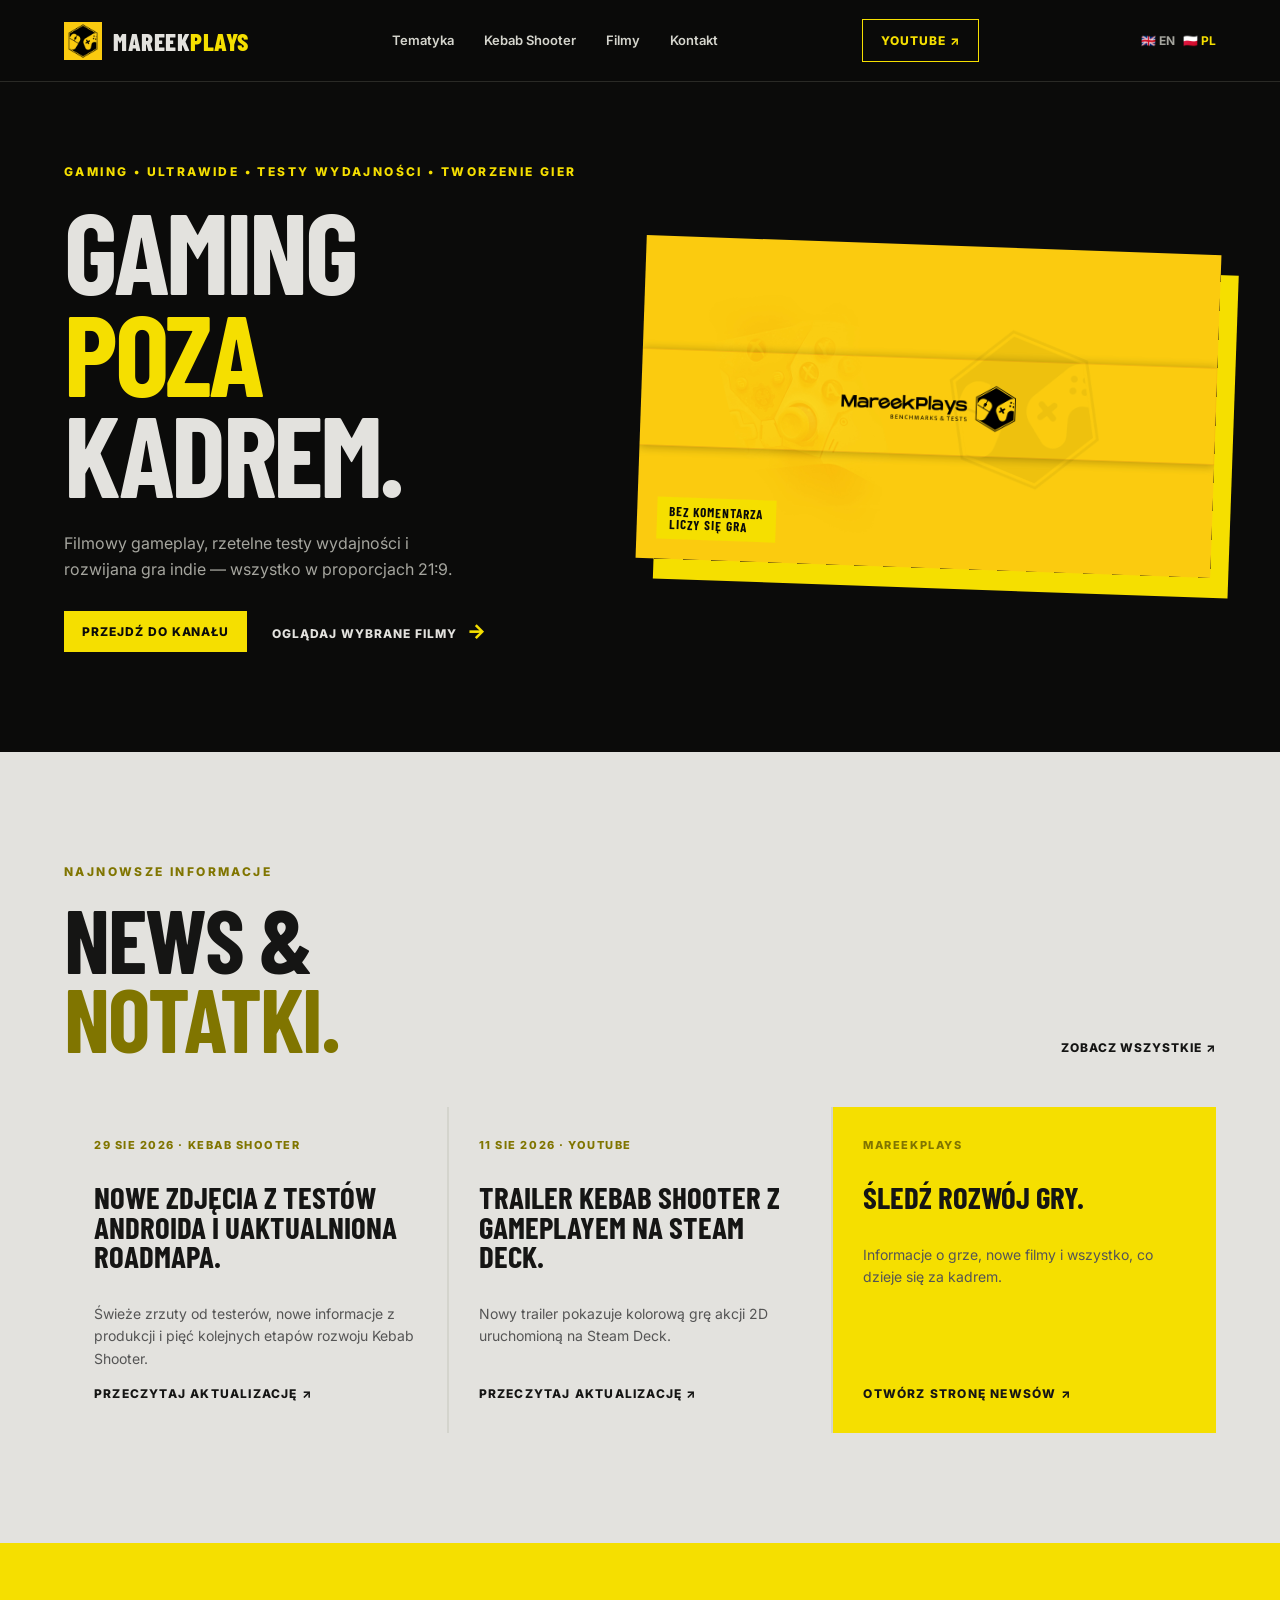
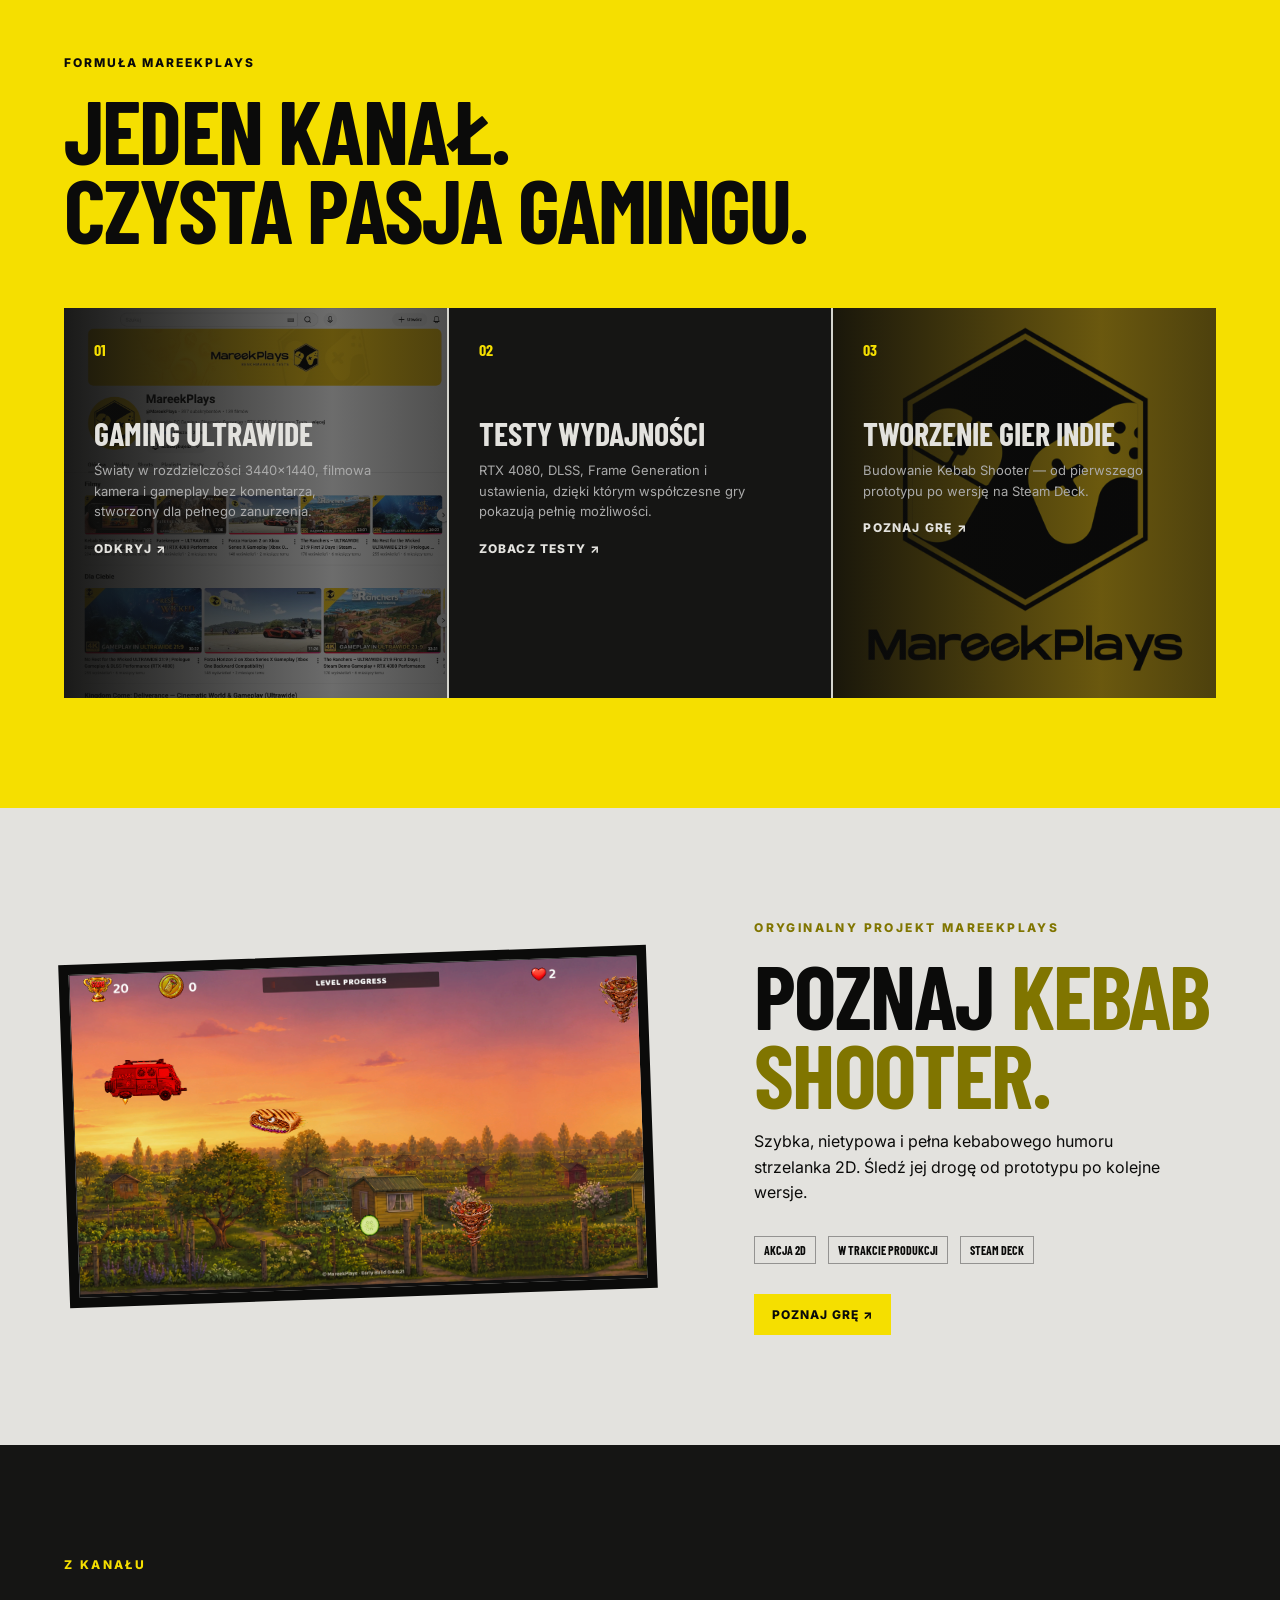
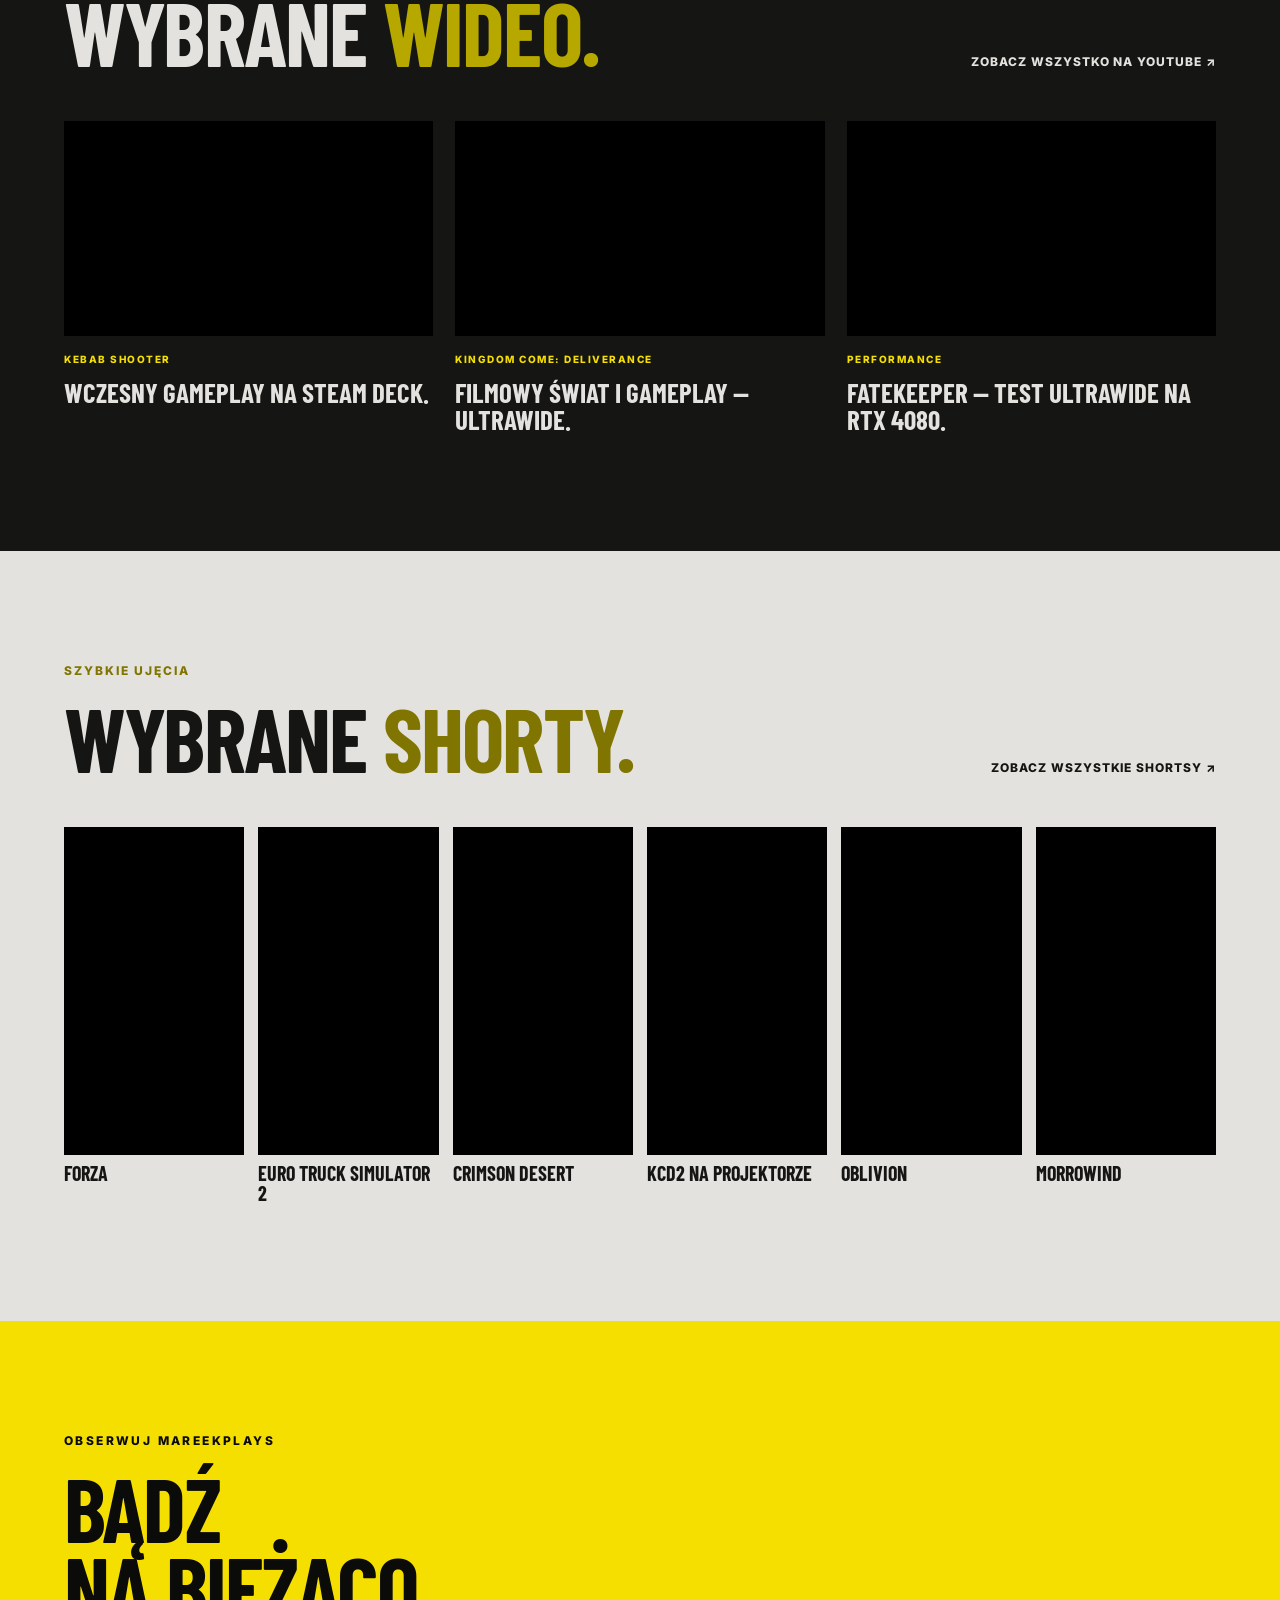
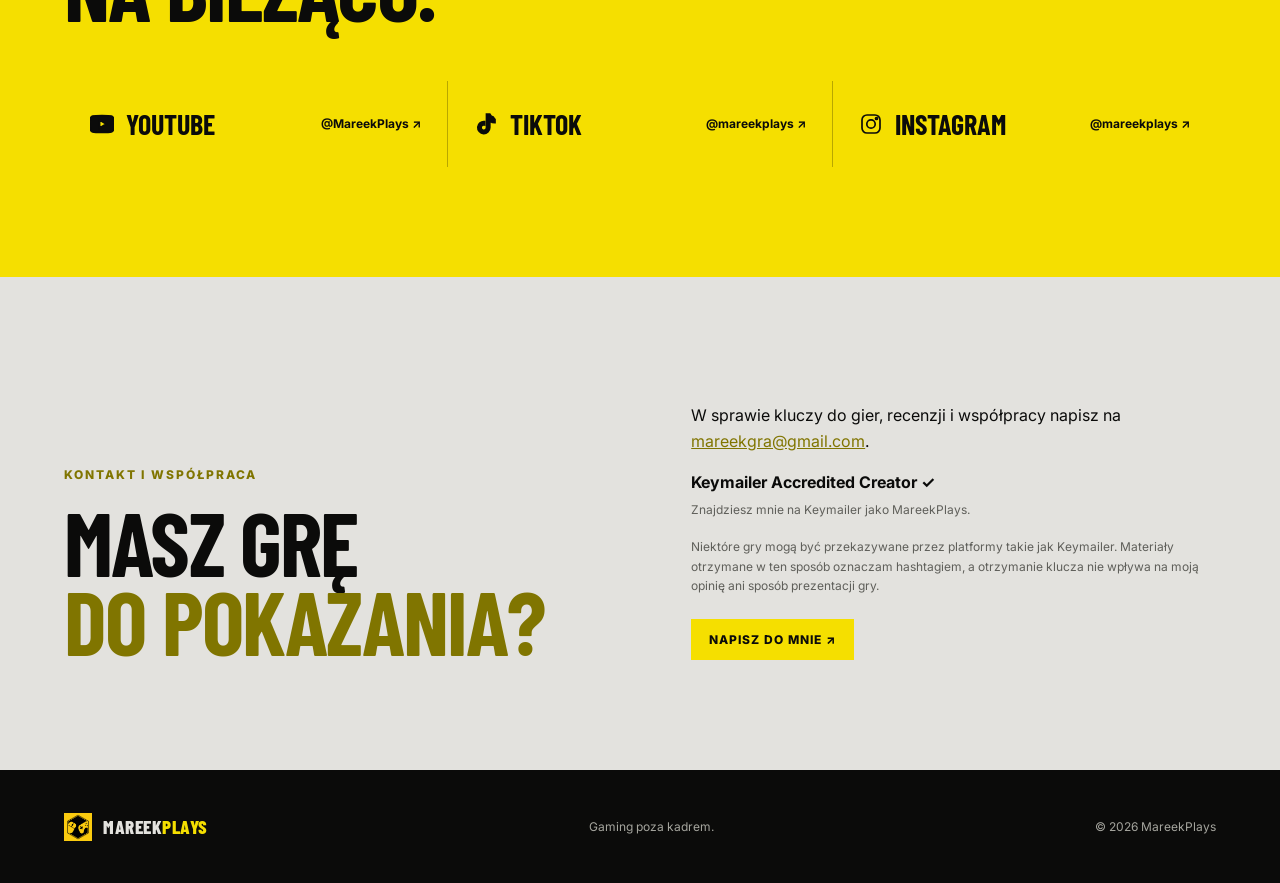
==== commit 69b1e990: "Add bilingual news section and updates" ====
--- a/pl/index.html
+++ b/pl/index.html
@@ -43,6 +43,7 @@
 
     <section class="socials section-pad" id="socials"><p class="eyebrow">OBSERWUJ MAREEKPLAYS</p><h2>Bądź<br><span>na bieżąco.</span></h2><div class="social-grid"><a href="https://www.youtube.com/@MareekPlays" target="_blank" rel="noreferrer"><b class="social-name"><svg viewBox="0 0 24 24" aria-hidden="true"><path d="M23.5 6.2a3 3 0 0 0-2.1-2.1C19.5 3.6 12 3.6 12 3.6s-7.5 0-9.4.5A3 3 0 0 0 .5 6.2 31 31 0 0 0 0 12a31 31 0 0 0 .5 5.8 3 3 0 0 0 2.1 2.1c1.9.5 9.4.5 9.4.5s7.5 0 9.4-.5a3 3 0 0 0 2.1-2.1A31 31 0 0 0 24 12a31 31 0 0 0-.5-5.8ZM9.6 15.9V8.1l6.5 3.9-6.5 3.9Z"/></svg>YouTube</b><span>@MareekPlays ↗</span></a><a href="https://www.tiktok.com/@mareekplays" target="_blank" rel="noreferrer"><b class="social-name"><svg viewBox="0 0 24 24" aria-hidden="true"><path d="M19.3 5.1A5.7 5.7 0 0 1 15.8 2h-3.3v13.6a2.7 2.7 0 1 1-2-2.6V9.6a6 6 0 1 0 5.3 6V9a9 9 0 0 0 5.2 1.7V7.3a5.7 5.7 0 0 1-1.7-2.2Z"/></svg>TikTok</b><span>@mareekplays ↗</span></a><a href="https://www.instagram.com/mareekplays/" target="_blank" rel="noreferrer"><b class="social-name"><svg viewBox="0 0 24 24" aria-hidden="true"><rect x="3" y="3" width="18" height="18" rx="5"/><circle cx="12" cy="12" r="4.2"/><circle cx="17.5" cy="6.5" r="1"/></svg>Instagram</b><span>@mareekplays ↗</span></a></div></section>
     <section class="contact section-pad" id="contact"><div><p class="eyebrow">KONTAKT I WSPÓŁPRACA</p><h2>Masz grę<br><span>do pokazania?</span></h2></div><div class="contact-copy"><p>W sprawie kluczy do gier, recenzji i współpracy napisz na <a href="mailto:mareekgra@gmail.com">mareekgra@gmail.com</a>.</p><p><strong>Keymailer Accredited Creator ✓</strong><br><span class="disclosure">Znajdziesz mnie na Keymailer jako MareekPlays.</span></p><p class="disclosure">Niektóre gry mogą być przekazywane przez platformy takie jak Keymailer. Materiały otrzymane w ten sposób oznaczam hashtagiem, a otrzymanie klucza nie wpływa na moją opinię ani sposób prezentacji gry.</p><a class="button button-yellow" href="mailto:mareekgra@gmail.com">Napisz do mnie ↗</a></div></section>
+    <section class="news section-pad" id="news"><div class="section-heading"><div><p class="eyebrow">NAJNOWSZE INFORMACJE</p><h2>News &amp;<br><span>notatki.</span></h2></div><a class="text-link" href="news.html">Zobacz wszystkie ↗</a></div><div class="news-grid"><article class="news-card"><p class="news-date">29 SIE 2026 · KEBAB SHOOTER</p><h3>Nowe zdjęcia z testów Androida i uaktualniona roadmapa.</h3><p>Świeże zrzuty od testerów, nowe informacje z produkcji i pięć kolejnych etapów rozwoju Kebab Shooter.</p><a href="news/android-tests-roadmap.html">Przeczytaj aktualizację ↗</a></article><article class="news-card"><p class="news-date">11 SIE 2026 · YOUTUBE</p><h3>Trailer Kebab Shooter z gameplayem na Steam Deck.</h3><p>Nowy trailer pokazuje kolorową grę akcji 2D uruchomioną na Steam Deck.</p><a href="news/steam-deck-trailer.html">Przeczytaj aktualizację ↗</a></article><article class="news-card news-card-accent"><p class="news-date">MAREEKPLAYS</p><h3>Śledź rozwój gry.</h3><p>Informacje o grze, nowe filmy i wszystko, co dzieje się za kadrem.</p><a href="news.html">Otwórz stronę newsów ↗</a></article></div></section>
   </main>
   <footer><div class="brand footer-brand"><img src="../assets/images/avatar-yellow.jpg" alt=""><span>MAREEK<span>PLAYS</span></span></div><p>Gaming poza kadrem.</p><small>© 2026 MareekPlays</small></footer>
   <script src="../js/i18n.js"></script>
--- a/css/style.css
+++ b/css/style.css
@@ -1 +1 @@
-:root{--yellow:#f5df00;--black:#0b0b0a;--ink:#151514;--white:#f8f8f3;--muted:#a5a59e;--line:#2a2a26;--condensed:'Barlow Condensed',sans-serif;--sans:'Inter',sans-serif}*{box-sizing:border-box}html{scroll-behavior:smooth}body{margin:0;background:var(--black);color:var(--white);font-family:var(--sans);line-height:1.6}a{color:inherit;text-decoration:none}.site-header{height:82px;padding:0 5vw;display:flex;align-items:center;justify-content:space-between;border-bottom:1px solid var(--line);position:sticky;top:0;background:rgba(11,11,10,.92);backdrop-filter:blur(14px);z-index:10}.brand{display:flex;align-items:center;gap:11px;font:800 25px var(--condensed);letter-spacing:.5px}.brand img{width:38px;height:38px;object-fit:cover}.brand span span{color:var(--yellow)}nav{display:flex;gap:30px;color:#d5d5cd;font-size:13px;font-weight:600}nav a:hover,.text-link:hover{color:var(--yellow)}.header-cta,.button{display:inline-flex;padding:11px 18px;font-size:12px;font-weight:800;letter-spacing:.08em;text-transform:uppercase}.header-cta{border:1px solid var(--yellow);color:var(--yellow)}.hero{min-height:670px;display:grid;grid-template-columns:1fr 1.12fr;align-items:center;gap:5vw;padding:70px 5vw 90px;overflow:hidden}.eyebrow{color:var(--yellow);font-size:11px;font-weight:800;letter-spacing:.2em;margin:0 0 18px}.hero h1,h2,h3{font-family:var(--condensed);text-transform:uppercase;line-height:.88;margin:0}.hero h1{font-size:clamp(68px,9vw,142px);letter-spacing:-.03em}.hero h1 em{color:var(--yellow);font-style:normal}.hero-text{color:var(--muted);max-width:390px;margin:28px 0}.hero-actions{display:flex;align-items:center;gap:25px;flex-wrap:wrap}.button-yellow{background:var(--yellow);color:var(--black)}.button-yellow:hover{background:#fff}.text-link{font-size:12px;font-weight:800;text-transform:uppercase;letter-spacing:.08em}.text-link span{color:var(--yellow);font-size:20px;margin-left:7px}.hero-art{position:relative;transform:rotate(2deg);box-shadow:18px 20px 0 var(--yellow)}.hero-art img{width:100%;display:block;max-height:420px;object-fit:cover}.art-label{position:absolute;bottom:20px;left:20px;background:var(--yellow);color:var(--black);padding:8px 12px;font:700 13px/1 var(--condensed);letter-spacing:.08em}.section-pad{padding:110px 5vw}.intro{background:var(--white);color:var(--ink)}h2{font-size:clamp(56px,7vw,105px);letter-spacing:-.02em}h2 span{color:var(--yellow)}.intro h2 span,.videos h2 span,.socials h2 span{color:#b7a800}.feature-grid{display:grid;grid-template-columns:repeat(3,1fr);margin-top:60px;gap:2px;background:#d4d4cd}.feature{background:var(--white);padding:30px;min-height:280px}.feature-dark{background:var(--ink);color:var(--white)}.feature-image{padding:0;position:relative;overflow:hidden;color:var(--white);background:var(--ink)}.feature-image>img{width:100%;height:100%;object-fit:cover;opacity:.42}.feature-image>div{position:absolute;inset:0;padding:30px}.number{font:700 16px var(--condensed);color:var(--yellow)}h3{font-size:32px;margin:55px 0 13px}.feature p{font-size:13px;color:#777;max-width:280px}.feature-dark p,.feature-image p{color:#aaa}.feature a{font-size:11px;font-weight:800;text-transform:uppercase;letter-spacing:.1em}.kebab{display:grid;grid-template-columns:1.12fr .88fr;gap:8vw;align-items:center;background:var(--yellow);color:var(--black)}.kebab-image{border:10px solid var(--black);transform:rotate(-2deg)}.kebab-image img{width:100%;display:block}.kebab h2 span{color:var(--black)}.kebab-copy>p:not(.eyebrow){max-width:420px}.meta{display:flex;gap:12px;flex-wrap:wrap;margin:30px 0;font:700 11px var(--condensed)}.meta span{border:1px solid rgba(0,0,0,.35);padding:6px 9px}.videos{background:var(--ink)}.section-heading{display:flex;justify-content:space-between;align-items:end;margin-bottom:50px}.video-grid{display:grid;grid-template-columns:repeat(3,1fr);gap:22px}.video-card{position:relative}.video-card img{width:100%;aspect-ratio:16/9;object-fit:cover;display:block;filter:grayscale(25%)}.video-card:hover img{filter:none}.tag{display:inline-block;color:var(--yellow);font-size:10px;font-weight:800;letter-spacing:.15em;margin-top:15px}.video-card h3{font-size:27px;margin:8px 0;line-height:1}.socials{background:var(--yellow);color:var(--black)}.socials h2 span{color:var(--black)}.social-grid{display:grid;grid-template-columns:repeat(3,1fr);gap:1px;margin-top:55px;background:rgba(0,0,0,.25)}.social-grid a{background:var(--yellow);padding:25px;display:flex;justify-content:space-between;align-items:center;border:1px solid transparent}.social-grid a:hover{background:var(--black);color:var(--yellow)}.social-grid b{font:700 28px var(--condensed);text-transform:uppercase}.social-grid span{font-size:11px;font-weight:700}footer{padding:35px 5vw;display:flex;align-items:center;justify-content:space-between;color:var(--muted);font-size:12px}.footer-brand{color:var(--white);font-size:19px}.footer-brand img{width:28px;height:28px}footer small{font-size:11px}@media(max-width:800px){nav{display:none}.hero{grid-template-columns:1fr;padding-top:60px}.hero-art{margin:25px 8px 0}.feature-grid,.video-grid,.social-grid{grid-template-columns:1fr}.feature{min-height:220px}.feature h3{margin-top:35px}.kebab{grid-template-columns:1fr;gap:45px}.section-pad{padding:75px 6vw}.section-heading{align-items:start;gap:30px;flex-direction:column}.social-grid a{padding:20px}.social-grid b{font-size:24px}footer{flex-wrap:wrap;gap:18px}footer p{order:3;width:100%}}@media(max-width:430px){.site-header{padding:0 6vw}.header-cta{padding:8px 10px;font-size:10px}.brand{font-size:22px}.hero h1{font-size:68px}.hero-art{box-shadow:10px 12px 0 var(--yellow)}.hero-text{font-size:14px}}
+:root{--yellow:#f5df00;--black:#0b0b0a;--ink:#151514;--white:#f8f8f3;--muted:#a5a59e;--line:#2a2a26;--condensed:'Barlow Condensed',sans-serif;--sans:'Inter',sans-serif}*{box-sizing:border-box}html{scroll-behavior:smooth}body{margin:0;background:var(--black);color:var(--white);font-family:var(--sans);line-height:1.6}a{color:inherit;text-decoration:none}.site-header{height:82px;padding:0 5vw;display:flex;align-items:center;justify-content:space-between;border-bottom:1px solid var(--line);position:sticky;top:0;background:rgba(11,11,10,.92);backdrop-filter:blur(14px);z-index:10}.brand{display:flex;align-items:center;gap:11px;font:800 25px var(--condensed);letter-spacing:.5px}.brand img{width:38px;height:38px;object-fit:cover}.brand span span{color:var(--yellow)}nav{display:flex;gap:30px;color:#d5d5cd;font-size:13px;font-weight:600}nav a:hover,.text-link:hover{color:var(--yellow)}.header-cta,.button{display:inline-flex;padding:11px 18px;font-size:12px;font-weight:800;letter-spacing:.08em;text-transform:uppercase}.header-cta{border:1px solid var(--yellow);color:var(--yellow)}.hero{min-height:670px;display:grid;grid-template-columns:1fr 1.12fr;align-items:center;gap:5vw;padding:70px 5vw 90px;overflow:hidden}.eyebrow{color:var(--yellow);font-size:12px;font-weight:800;letter-spacing:.2em;margin:0 0 18px}.hero h1,h2,h3{font-family:var(--condensed);text-transform:uppercase;line-height:.88;margin:0}.hero h1{font-size:clamp(68px,9vw,142px);letter-spacing:-.03em}.hero h1 em{color:var(--yellow);font-style:normal}.hero-text{color:var(--muted);max-width:390px;margin:28px 0}.hero-actions{display:flex;align-items:center;gap:25px;flex-wrap:wrap}.button-yellow{background:var(--yellow);color:var(--black)}.button-yellow:hover{background:#fff}.text-link{font-size:12px;font-weight:800;text-transform:uppercase;letter-spacing:.08em}.text-link span{color:var(--yellow);font-size:20px;margin-left:7px}.hero-art{position:relative;transform:rotate(2deg);box-shadow:18px 20px 0 var(--yellow)}.hero-art img{width:100%;display:block;max-height:420px;object-fit:cover}.art-label{position:absolute;bottom:20px;left:20px;background:var(--yellow);color:var(--black);padding:8px 12px;font:700 13px/1 var(--condensed);letter-spacing:.08em}.section-pad{padding:110px 5vw}.intro{background:var(--white);color:var(--ink)}h2{font-size:clamp(56px,7vw,105px);letter-spacing:-.02em}h2 span{color:var(--yellow)}.intro h2 span,.videos h2 span,.socials h2 span{color:#b7a800}.feature-grid{display:grid;grid-template-columns:repeat(3,1fr);margin-top:60px;gap:2px;background:#d4d4cd}.feature{background:var(--white);padding:30px;min-height:280px}.feature-dark{background:var(--ink);color:var(--white)}.feature-image{padding:0;position:relative;overflow:hidden;color:var(--white);background:var(--ink)}.feature-image>img{width:100%;height:100%;object-fit:cover;opacity:.42}.feature-image>div{position:absolute;inset:0;padding:30px}.number{font:700 16px var(--condensed);color:var(--yellow)}h3{font-size:32px;margin:55px 0 13px}.feature p{font-size:13px;color:#777;max-width:280px}.feature-dark p,.feature-image p{color:#aaa}.feature a{font-size:12px;font-weight:800;text-transform:uppercase;letter-spacing:.1em}.kebab{display:grid;grid-template-columns:1.12fr .88fr;gap:8vw;align-items:center;background:var(--yellow);color:var(--black)}.kebab-image{border:10px solid var(--black);transform:rotate(-2deg)}.kebab-image img{width:100%;display:block}.kebab h2 span{color:var(--black)}.kebab-copy>p:not(.eyebrow){max-width:420px}.meta{display:flex;gap:12px;flex-wrap:wrap;margin:30px 0;font:700 12px var(--condensed)}.meta span{border:1px solid rgba(0,0,0,.35);padding:6px 9px}.videos{background:var(--ink)}.section-heading{display:flex;justify-content:space-between;align-items:end;margin-bottom:50px}.video-grid{display:grid;grid-template-columns:repeat(3,1fr);gap:22px}.video-card{position:relative}.video-card img{width:100%;aspect-ratio:16/9;object-fit:cover;display:block;filter:grayscale(25%)}.video-card:hover img{filter:none}.tag{display:inline-block;color:var(--yellow);font-size:10px;font-weight:800;letter-spacing:.15em;margin-top:15px}.video-card h3{font-size:27px;margin:8px 0;line-height:1}.socials{background:var(--yellow);color:var(--black)}.socials h2 span{color:var(--black)}.social-grid{display:grid;grid-template-columns:repeat(3,1fr);gap:1px;margin-top:55px;background:rgba(0,0,0,.25)}.social-grid a{background:var(--yellow);padding:25px;display:flex;justify-content:space-between;align-items:center;border:1px solid transparent}.social-grid a:hover{background:var(--black);color:var(--yellow)}.social-grid b{font:700 28px var(--condensed);text-transform:uppercase}.social-grid span{font-size:12px;font-weight:700}footer{padding:35px 5vw;display:flex;align-items:center;justify-content:space-between;color:var(--muted);font-size:12px}.footer-brand{color:var(--white);font-size:19px}.footer-brand img{width:28px;height:28px}footer small{font-size:12px}@media(max-width:800px){nav{display:none}.hero{grid-template-columns:1fr;padding-top:60px}.hero-art{margin:25px 8px 0}.feature-grid,.video-grid,.social-grid{grid-template-columns:1fr}.feature{min-height:220px}.feature h3{margin-top:35px}.kebab{grid-template-columns:1fr;gap:45px}.section-pad{padding:75px 6vw}.section-heading{align-items:start;gap:30px;flex-direction:column}.social-grid a{padding:20px}.social-grid b{font-size:24px}footer{flex-wrap:wrap;gap:18px}footer p{order:3;width:100%}}@media(max-width:430px){.site-header{padding:0 6vw}.header-cta{padding:8px 10px;font-size:10px}.brand{font-size:22px}.hero h1{font-size:68px}.hero-art{box-shadow:10px 12px 0 var(--yellow)}.hero-text{font-size:14px}}
--- a/css/contact.css
+++ b/css/contact.css
@@ -1,10 +1,14 @@
 :root{--white:#e3e2de}
 .contact{display:grid;grid-template-columns:1fr 1fr;gap:8vw;align-items:end;background:var(--white);color:var(--black)}
-.contact h2 span{color:#b7a800}.contact-copy{max-width:520px}.contact-copy p{font-size:16px}.contact-copy a:not(.button){color:#807500;text-decoration:underline}.disclosure{color:#777;font-size:12px!important}.contact .button{margin-top:12px}
+.contact h2 span{color:#b7a800}.contact-copy{max-width:520px}.contact-copy p{font-size:16px}.contact-copy a:not(.button){color:#807500;text-decoration:underline}.disclosure{color:#5f5f5a;font-size:12px!important}.contact .button{margin-top:12px}
 @media(max-width:800px){.contact{grid-template-columns:1fr;gap:35px}}
 :is(.contact,.shorts) .eyebrow{font-size:12px;letter-spacing:.16em;color:#c7b300}
 .intro .eyebrow{font-size:12px;letter-spacing:.16em;color:#c7b300}
+.kebab .eyebrow{color:var(--black)}
 .language-switch{display:flex;gap:8px;align-items:center;flex:0 0 auto;margin-left:18px;font:700 12px/1 var(--sans);white-space:nowrap}.language-switch a,.language-switch strong{font:inherit}.language-switch a{color:var(--muted)}.language-switch strong{color:var(--yellow)}
 :focus-visible{outline:3px solid var(--yellow);outline-offset:4px}.feature-image:after{content:"";position:absolute;inset:0;background:linear-gradient(90deg,rgba(11,11,10,.9),rgba(11,11,10,.35) 70%,rgba(11,11,10,.55));pointer-events:none}.feature-image>div{z-index:1}.feature-image>img{opacity:.6}@media(prefers-reduced-motion:reduce){html{scroll-behavior:auto}*{animation-duration:.01ms!important;transition-duration:.01ms!important}}
 @media(max-width:430px){.site-header{gap:10px;padding:0 5vw}.brand{gap:7px;font-size:18px}.brand img{width:32px;height:32px}.header-cta{padding:8px 8px;font-size:9px;letter-spacing:.05em}.language-switch{gap:4px;margin-left:0;font-size:10px}}
 .social-name{display:inline-flex;align-items:center;gap:12px}.social-name svg{width:24px;height:24px;fill:currentColor;stroke:currentColor;stroke-width:1.7;flex:0 0 auto}.social-name svg rect,.social-name svg circle{fill:none}
+.intro h2 span,.shorts h2 span,.contact h2 span,.game-content h2 span{color:#807500}.intro .eyebrow,.shorts .eyebrow,.contact .eyebrow,.news .eyebrow{color:#807500}.socials .eyebrow{color:var(--black)}
+.intro{background:var(--yellow);color:var(--black)}.intro h2 span{color:var(--black)}.intro .eyebrow{color:var(--black)}.kebab{background:var(--white);color:var(--black)}.kebab h2 span{color:#807500}.kebab .eyebrow{color:#807500}
+.article .text-link:hover{color:#807500}
--- a/css/stage2.css
+++ b/css/stage2.css
@@ -1 +1,5 @@
 .embed-grid{display:grid;grid-template-columns:repeat(3,1fr);gap:22px}.embed-card h3,.short-card h3{font-size:27px;margin:8px 0;line-height:1}.embed-frame{aspect-ratio:16/9;background:#000}.embed-frame iframe{width:100%;height:100%;border:0}.shorts{background:var(--white);color:var(--ink)}.shorts h2 span{color:#b7a800}.shorts-grid{display:grid;grid-template-columns:repeat(6,1fr);gap:14px}.short-frame{aspect-ratio:9/16;background:#000}.short-frame iframe{width:100%;height:100%;border:0}.short-card h3{font-size:20px}.shorts .tag{color:#807500}@media(max-width:1000px){.shorts-grid{grid-template-columns:repeat(3,1fr)}}@media(max-width:800px){.embed-grid{grid-template-columns:1fr}.shorts-grid{grid-template-columns:repeat(2,1fr)}}
+.shorts h2 span{color:#807500}
+.news{background:var(--white);color:var(--ink)}.news h2 span{color:#807500}.news-grid{display:grid;grid-template-columns:repeat(3,1fr);gap:2px;background:#d4d4cd}.news-card{background:var(--white);padding:30px;min-height:300px;display:flex;flex-direction:column}.news-card-accent{background:var(--yellow)}.news-date{font-size:11px;font-weight:800;letter-spacing:.14em;color:#807500;margin:0 0 28px}.news-card h3{font-size:31px;line-height:.95;margin:0 0 18px}.news-card p:not(.news-date){font-size:14px;color:#555;max-width:330px}.news-card a{font-size:12px;font-weight:800;text-transform:uppercase;letter-spacing:.1em;margin-top:auto}.news-card a:hover{color:#807500}@media(max-width:800px){.news-grid{grid-template-columns:1fr}.news-card{min-height:240px}}
+.news-page h1,.article h1{font:800 clamp(64px,9vw,130px)/.88 var(--condensed);text-transform:uppercase;max-width:900px;margin:0 0 55px}.news-page h1 span,.article h1 span{color:#807500}.article{background:var(--white);color:var(--ink);min-height:75vh}.article-lead{font-size:20px;max-width:700px;margin-bottom:45px}.article img{width:min(900px,100%);display:block;margin:35px 0}.article h2{margin-top:55px}.article p{max-width:760px}.news-page{background:var(--black);color:var(--white);min-height:75vh}.news-page>.eyebrow{color:var(--yellow)}.news-page h1{color:var(--white)}.news-page h1 span{color:var(--yellow)}.news-page .news-card{background:var(--ink);color:var(--white)}.news-page .news-card:first-child{background:var(--yellow);color:var(--black)}.news-page .news-card p:not(.news-date){color:inherit}.news-page .news-card a{color:inherit}.news-page .news-card a:hover{color:var(--yellow)}.news-page .news-card:first-child a:hover{color:var(--black)}
+main#top{display:flex;flex-direction:column}main#top .hero{order:1}main#top .news{order:2}main#top .intro{order:3}main#top .kebab{order:4}main#top .videos{order:5}main#top .shorts{order:6}main#top .socials{order:7}main#top .contact{order:8}.news-date{color:#807500!important}.news-page>.eyebrow,.article>.eyebrow{color:#807500!important}
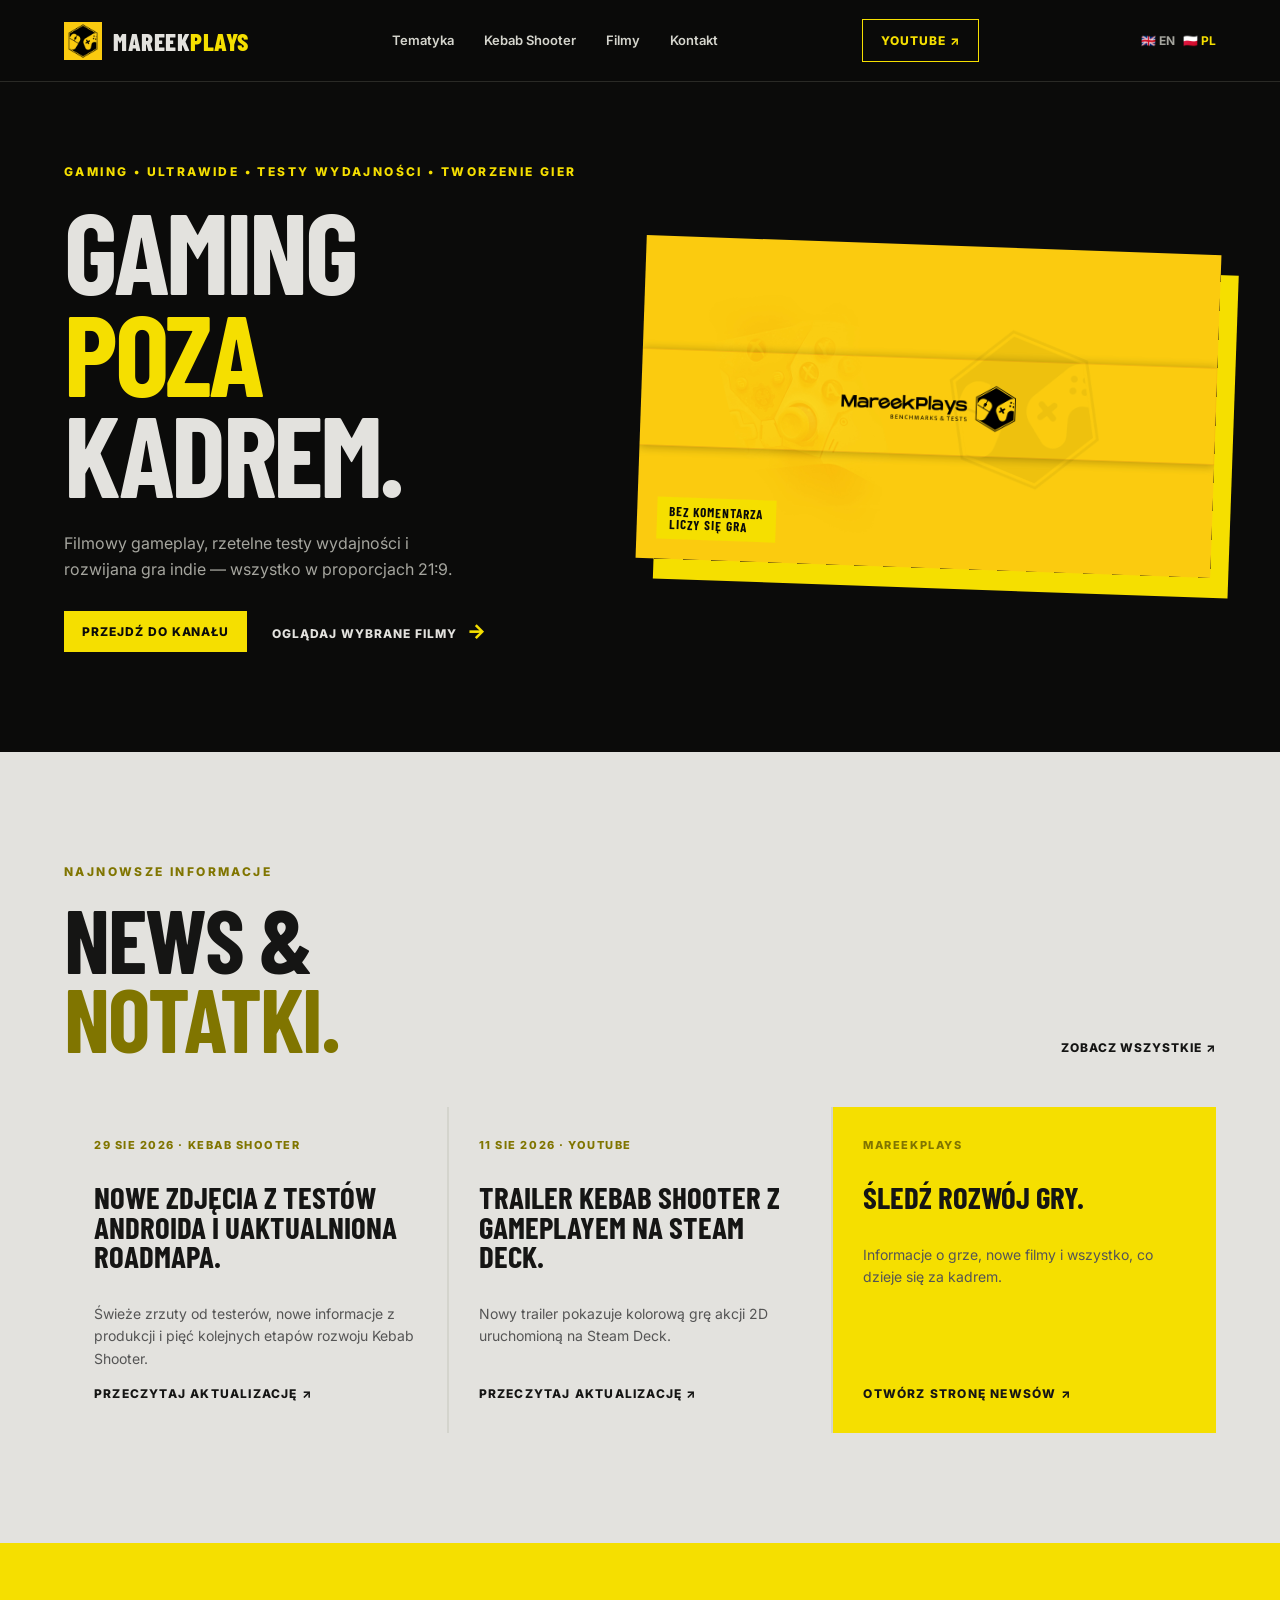
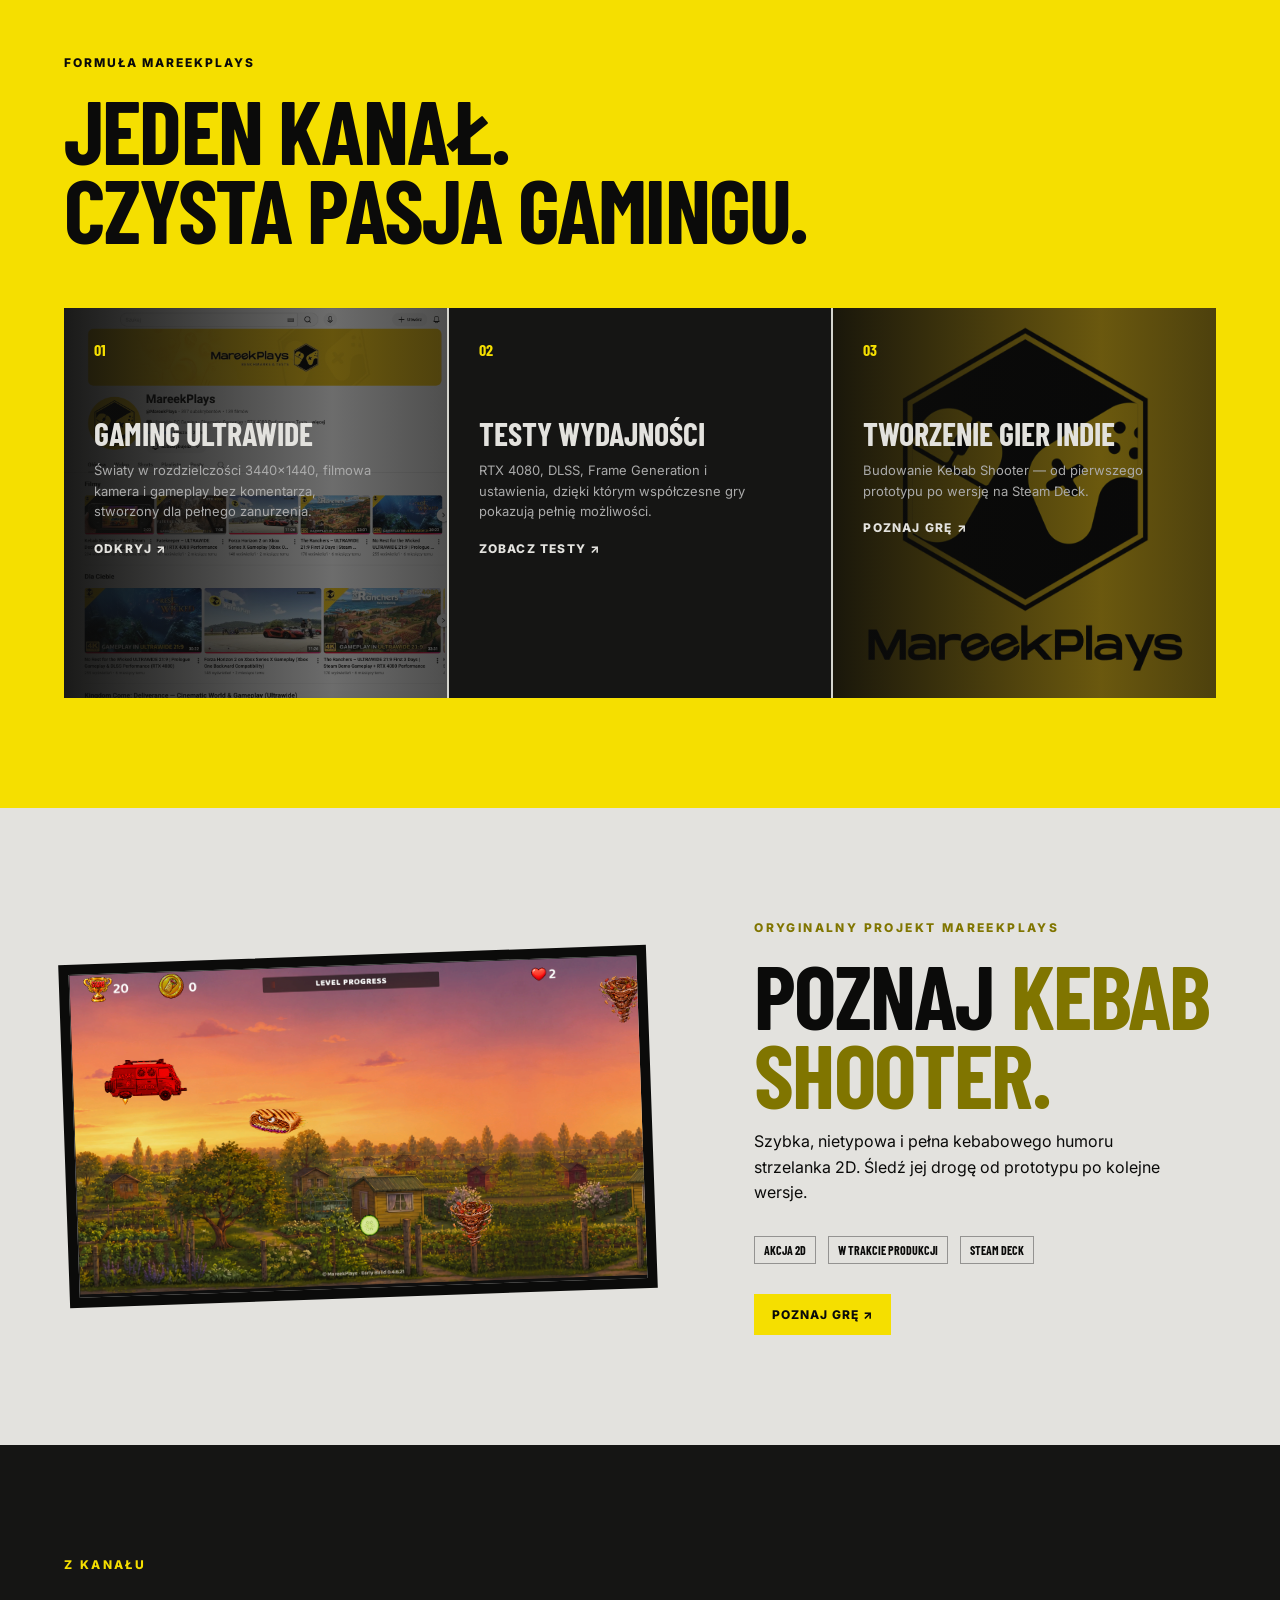
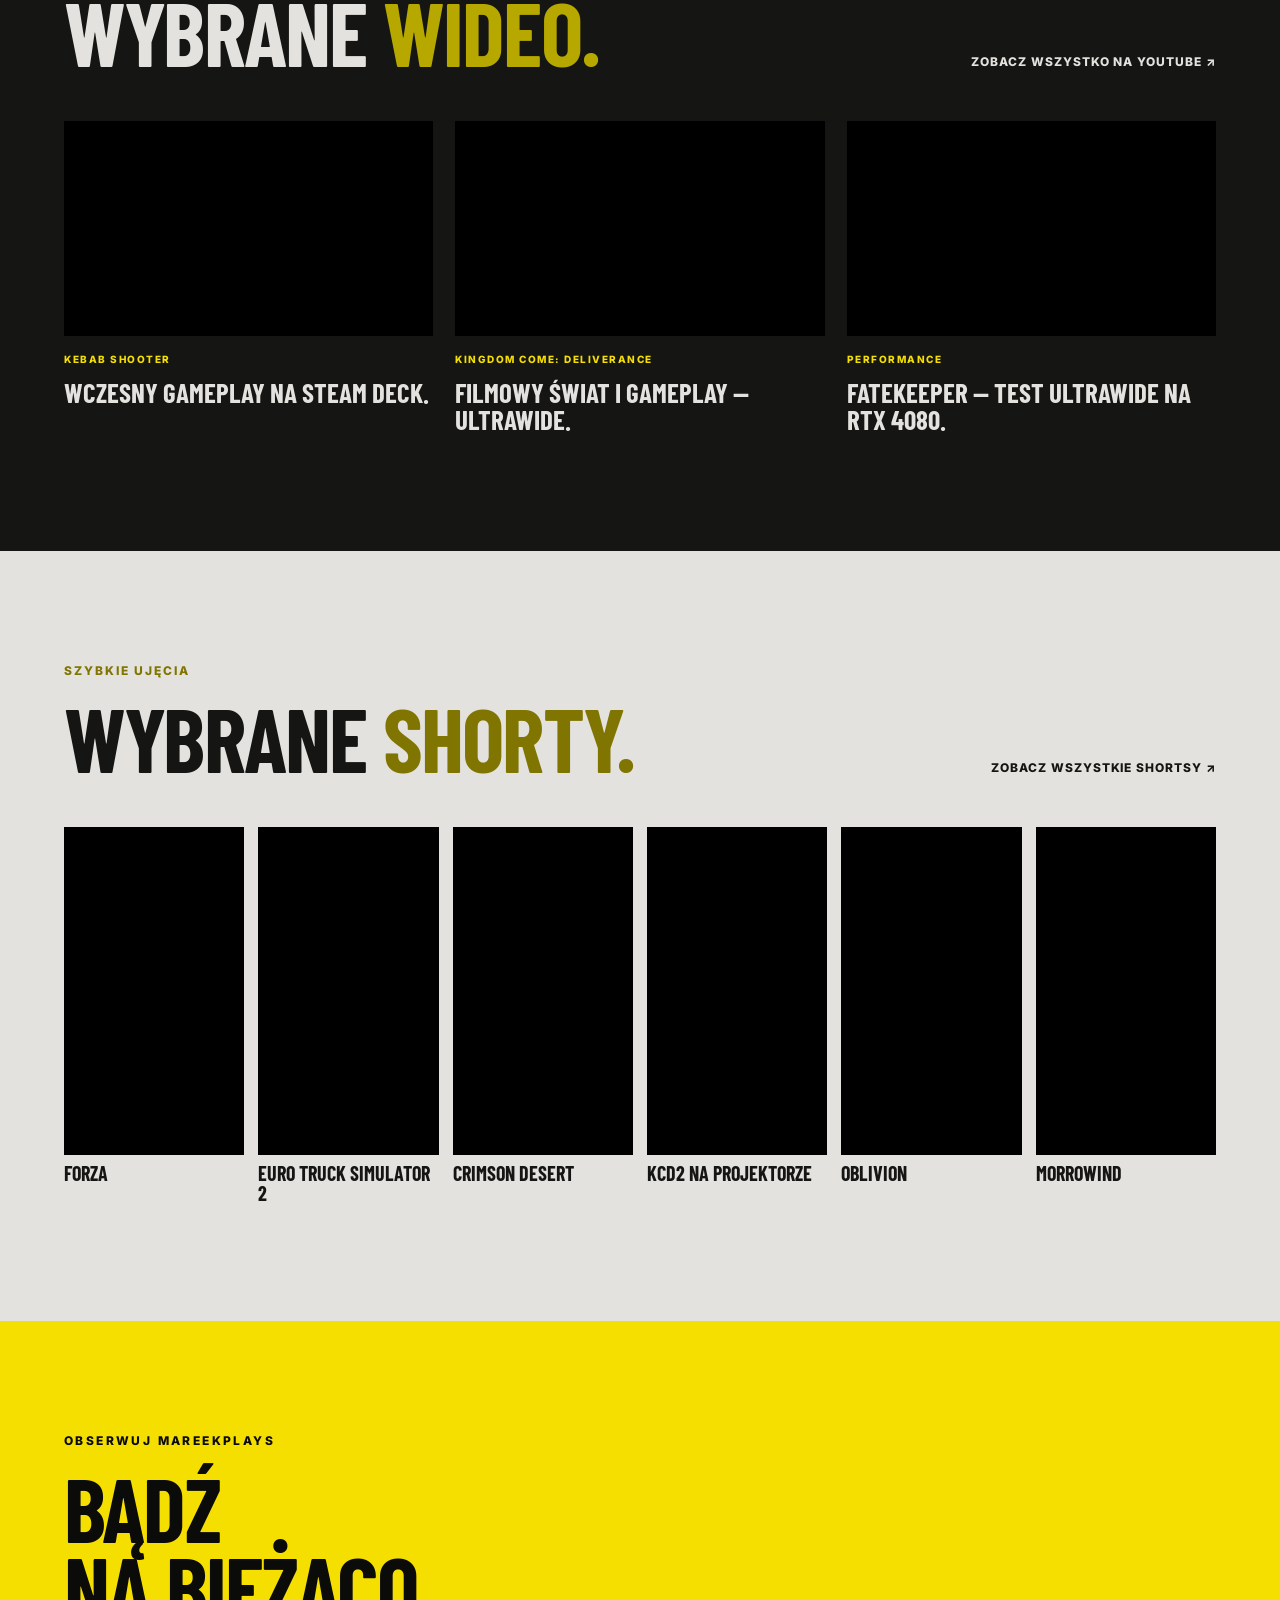
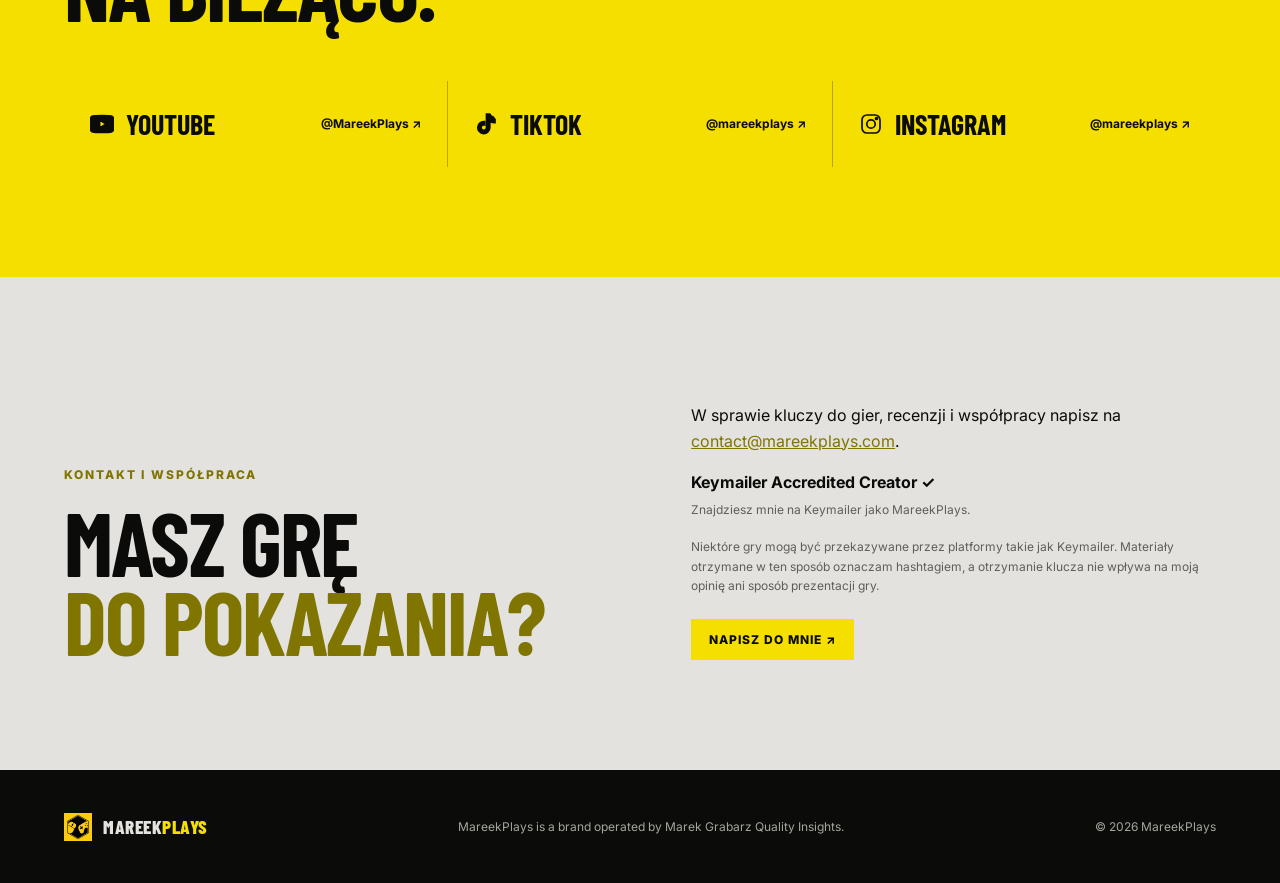
==== commit 4f80e15b: "Update brand footer and contact email" ====
--- a/pl/index.html
+++ b/pl/index.html
@@ -5,6 +5,7 @@
   <meta name="viewport" content="width=device-width, initial-scale=1">
   <meta name="description" content="MareekPlays to pasjonat gier tworzący materiały gamingowe, rozgrywkę ultrawide, testy wydajności oraz niezależną grę Kebab Shooter rozwijaną w Unity.">
   <title>MareekPlays — gaming poza kadrem</title>
+  <meta property="og:type" content="website"><meta property="og:site_name" content="MareekPlays"><meta property="og:title" content="MareekPlays — gaming poza kadrem"><meta property="og:description" content="Gameplay, gaming ultrawide, testy wydajności i rozwój gry Kebab Shooter."><meta property="og:url" content="https://mareekplays.com/pl/"><meta property="og:image" content="https://mareekplays.com/assets/images/wall-yellow-v2.jpg"><meta property="og:image:alt" content="Żółto-czarny banner gamingowy MareekPlays"><meta name="twitter:card" content="summary_large_image"><meta name="twitter:title" content="MareekPlays — gaming poza kadrem"><meta name="twitter:description" content="Gameplay, gaming ultrawide, testy wydajności i rozwój gry Kebab Shooter."><meta name="twitter:image" content="https://mareekplays.com/assets/images/wall-yellow-v2.jpg">
   <link rel="icon" href="../assets/images/avatar-yellow.jpg" type="image/jpeg">
   <link rel="canonical" href="https://mareekplays.com/pl/">
   <link rel="alternate" hreflang="en" href="https://mareekplays.com/">
@@ -42,9 +43,9 @@
     <section class="shorts section-pad"><div class="section-heading"><div><p class="eyebrow">SZYBKIE UJĘCIA</p><h2>Wybrane <span>shorty.</span></h2></div><a class="text-link" href="https://www.youtube.com/@MareekPlays/shorts" target="_blank" rel="noreferrer">Zobacz wszystkie Shortsy ↗</a></div><div class="shorts-grid"><article class="short-card"><div class="short-frame"><iframe src="https://www.youtube.com/embed/HTQiDRYx2u0" title="Forza Short" loading="lazy" allow="autoplay; encrypted-media; picture-in-picture" allowfullscreen></iframe></div><h3>Forza</h3></article><article class="short-card"><div class="short-frame"><iframe src="https://www.youtube.com/embed/FgGEMNS4jwI" title="Euro Truck Simulator 2 Short" loading="lazy" allow="autoplay; encrypted-media; picture-in-picture" allowfullscreen></iframe></div><h3>Euro Truck Simulator 2</h3></article><article class="short-card"><div class="short-frame"><iframe src="https://www.youtube.com/embed/gEIbYXbVGNY" title="Crimson Desert Short" loading="lazy" allow="autoplay; encrypted-media; picture-in-picture" allowfullscreen></iframe></div><h3>Crimson Desert</h3></article><article class="short-card"><div class="short-frame"><iframe src="https://www.youtube.com/embed/EDRkvhThUzU" title="Kingdom Come Deliverance 2 projector Short" loading="lazy" allow="autoplay; encrypted-media; picture-in-picture" allowfullscreen></iframe></div><h3>KCD2 na projektorze</h3></article><article class="short-card"><div class="short-frame"><iframe src="https://www.youtube.com/embed/QdQoIFmSllk" title="Oblivion Short" loading="lazy" allow="autoplay; encrypted-media; picture-in-picture" allowfullscreen></iframe></div><h3>Oblivion</h3></article><article class="short-card"><div class="short-frame"><iframe src="https://www.youtube.com/embed/wM8SpcKaaE0" title="Morrowind Short" loading="lazy" allow="autoplay; encrypted-media; picture-in-picture" allowfullscreen></iframe></div><h3>Morrowind</h3></article></div></section>
 
     <section class="socials section-pad" id="socials"><p class="eyebrow">OBSERWUJ MAREEKPLAYS</p><h2>Bądź<br><span>na bieżąco.</span></h2><div class="social-grid"><a href="https://www.youtube.com/@MareekPlays" target="_blank" rel="noreferrer"><b class="social-name"><svg viewBox="0 0 24 24" aria-hidden="true"><path d="M23.5 6.2a3 3 0 0 0-2.1-2.1C19.5 3.6 12 3.6 12 3.6s-7.5 0-9.4.5A3 3 0 0 0 .5 6.2 31 31 0 0 0 0 12a31 31 0 0 0 .5 5.8 3 3 0 0 0 2.1 2.1c1.9.5 9.4.5 9.4.5s7.5 0 9.4-.5a3 3 0 0 0 2.1-2.1A31 31 0 0 0 24 12a31 31 0 0 0-.5-5.8ZM9.6 15.9V8.1l6.5 3.9-6.5 3.9Z"/></svg>YouTube</b><span>@MareekPlays ↗</span></a><a href="https://www.tiktok.com/@mareekplays" target="_blank" rel="noreferrer"><b class="social-name"><svg viewBox="0 0 24 24" aria-hidden="true"><path d="M19.3 5.1A5.7 5.7 0 0 1 15.8 2h-3.3v13.6a2.7 2.7 0 1 1-2-2.6V9.6a6 6 0 1 0 5.3 6V9a9 9 0 0 0 5.2 1.7V7.3a5.7 5.7 0 0 1-1.7-2.2Z"/></svg>TikTok</b><span>@mareekplays ↗</span></a><a href="https://www.instagram.com/mareekplays/" target="_blank" rel="noreferrer"><b class="social-name"><svg viewBox="0 0 24 24" aria-hidden="true"><rect x="3" y="3" width="18" height="18" rx="5"/><circle cx="12" cy="12" r="4.2"/><circle cx="17.5" cy="6.5" r="1"/></svg>Instagram</b><span>@mareekplays ↗</span></a></div></section>
-    <section class="contact section-pad" id="contact"><div><p class="eyebrow">KONTAKT I WSPÓŁPRACA</p><h2>Masz grę<br><span>do pokazania?</span></h2></div><div class="contact-copy"><p>W sprawie kluczy do gier, recenzji i współpracy napisz na <a href="mailto:mareekgra@gmail.com">mareekgra@gmail.com</a>.</p><p><strong>Keymailer Accredited Creator ✓</strong><br><span class="disclosure">Znajdziesz mnie na Keymailer jako MareekPlays.</span></p><p class="disclosure">Niektóre gry mogą być przekazywane przez platformy takie jak Keymailer. Materiały otrzymane w ten sposób oznaczam hashtagiem, a otrzymanie klucza nie wpływa na moją opinię ani sposób prezentacji gry.</p><a class="button button-yellow" href="mailto:mareekgra@gmail.com">Napisz do mnie ↗</a></div></section>
+    <section class="contact section-pad" id="contact"><div><p class="eyebrow">KONTAKT I WSPÓŁPRACA</p><h2>Masz grę<br><span>do pokazania?</span></h2></div><div class="contact-copy"><p>W sprawie kluczy do gier, recenzji i współpracy napisz na <a href="mailto:contact@mareekplays.com">contact@mareekplays.com</a>.</p><p><strong>Keymailer Accredited Creator ✓</strong><br><span class="disclosure">Znajdziesz mnie na Keymailer jako MareekPlays.</span></p><p class="disclosure">Niektóre gry mogą być przekazywane przez platformy takie jak Keymailer. Materiały otrzymane w ten sposób oznaczam hashtagiem, a otrzymanie klucza nie wpływa na moją opinię ani sposób prezentacji gry.</p><a class="button button-yellow" href="mailto:contact@mareekplays.com">Napisz do mnie ↗</a></div></section>
     <section class="news section-pad" id="news"><div class="section-heading"><div><p class="eyebrow">NAJNOWSZE INFORMACJE</p><h2>News &amp;<br><span>notatki.</span></h2></div><a class="text-link" href="news.html">Zobacz wszystkie ↗</a></div><div class="news-grid"><article class="news-card"><p class="news-date">29 SIE 2026 · KEBAB SHOOTER</p><h3>Nowe zdjęcia z testów Androida i uaktualniona roadmapa.</h3><p>Świeże zrzuty od testerów, nowe informacje z produkcji i pięć kolejnych etapów rozwoju Kebab Shooter.</p><a href="news/android-tests-roadmap.html">Przeczytaj aktualizację ↗</a></article><article class="news-card"><p class="news-date">11 SIE 2026 · YOUTUBE</p><h3>Trailer Kebab Shooter z gameplayem na Steam Deck.</h3><p>Nowy trailer pokazuje kolorową grę akcji 2D uruchomioną na Steam Deck.</p><a href="news/steam-deck-trailer.html">Przeczytaj aktualizację ↗</a></article><article class="news-card news-card-accent"><p class="news-date">MAREEKPLAYS</p><h3>Śledź rozwój gry.</h3><p>Informacje o grze, nowe filmy i wszystko, co dzieje się za kadrem.</p><a href="news.html">Otwórz stronę newsów ↗</a></article></div></section>
   </main>
-  <footer><div class="brand footer-brand"><img src="../assets/images/avatar-yellow.jpg" alt=""><span>MAREEK<span>PLAYS</span></span></div><p>Gaming poza kadrem.</p><small>© 2026 MareekPlays</small></footer>
+  <footer><div class="brand footer-brand"><img src="../assets/images/avatar-yellow.jpg" alt=""><span>MAREEK<span>PLAYS</span></span></div><p>MareekPlays is a brand operated by Marek Grabarz Quality Insights.</p><small>© 2026 MareekPlays</small></footer>
   <script src="../js/i18n.js"></script>
 </html>
--- a/css/stage2.css
+++ b/css/stage2.css
@@ -3,3 +3,4 @@
 .news{background:var(--white);color:var(--ink)}.news h2 span{color:#807500}.news-grid{display:grid;grid-template-columns:repeat(3,1fr);gap:2px;background:#d4d4cd}.news-card{background:var(--white);padding:30px;min-height:300px;display:flex;flex-direction:column}.news-card-accent{background:var(--yellow)}.news-date{font-size:11px;font-weight:800;letter-spacing:.14em;color:#807500;margin:0 0 28px}.news-card h3{font-size:31px;line-height:.95;margin:0 0 18px}.news-card p:not(.news-date){font-size:14px;color:#555;max-width:330px}.news-card a{font-size:12px;font-weight:800;text-transform:uppercase;letter-spacing:.1em;margin-top:auto}.news-card a:hover{color:#807500}@media(max-width:800px){.news-grid{grid-template-columns:1fr}.news-card{min-height:240px}}
 .news-page h1,.article h1{font:800 clamp(64px,9vw,130px)/.88 var(--condensed);text-transform:uppercase;max-width:900px;margin:0 0 55px}.news-page h1 span,.article h1 span{color:#807500}.article{background:var(--white);color:var(--ink);min-height:75vh}.article-lead{font-size:20px;max-width:700px;margin-bottom:45px}.article img{width:min(900px,100%);display:block;margin:35px 0}.article h2{margin-top:55px}.article p{max-width:760px}.news-page{background:var(--black);color:var(--white);min-height:75vh}.news-page>.eyebrow{color:var(--yellow)}.news-page h1{color:var(--white)}.news-page h1 span{color:var(--yellow)}.news-page .news-card{background:var(--ink);color:var(--white)}.news-page .news-card:first-child{background:var(--yellow);color:var(--black)}.news-page .news-card p:not(.news-date){color:inherit}.news-page .news-card a{color:inherit}.news-page .news-card a:hover{color:var(--yellow)}.news-page .news-card:first-child a:hover{color:var(--black)}
 main#top{display:flex;flex-direction:column}main#top .hero{order:1}main#top .news{order:2}main#top .intro{order:3}main#top .kebab{order:4}main#top .videos{order:5}main#top .shorts{order:6}main#top .socials{order:7}main#top .contact{order:8}.news-date{color:#807500!important}.news-page>.eyebrow,.article>.eyebrow{color:#807500!important}
+.news-card h2{font:800 clamp(30px,3vw,42px)/.95 var(--condensed);text-transform:uppercase;margin:0 0 18px}.article h1{font-size:clamp(32px,4vw,58px);line-height:.95;max-width:760px}.article h2{font-size:clamp(32px,4vw,58px);line-height:.95}
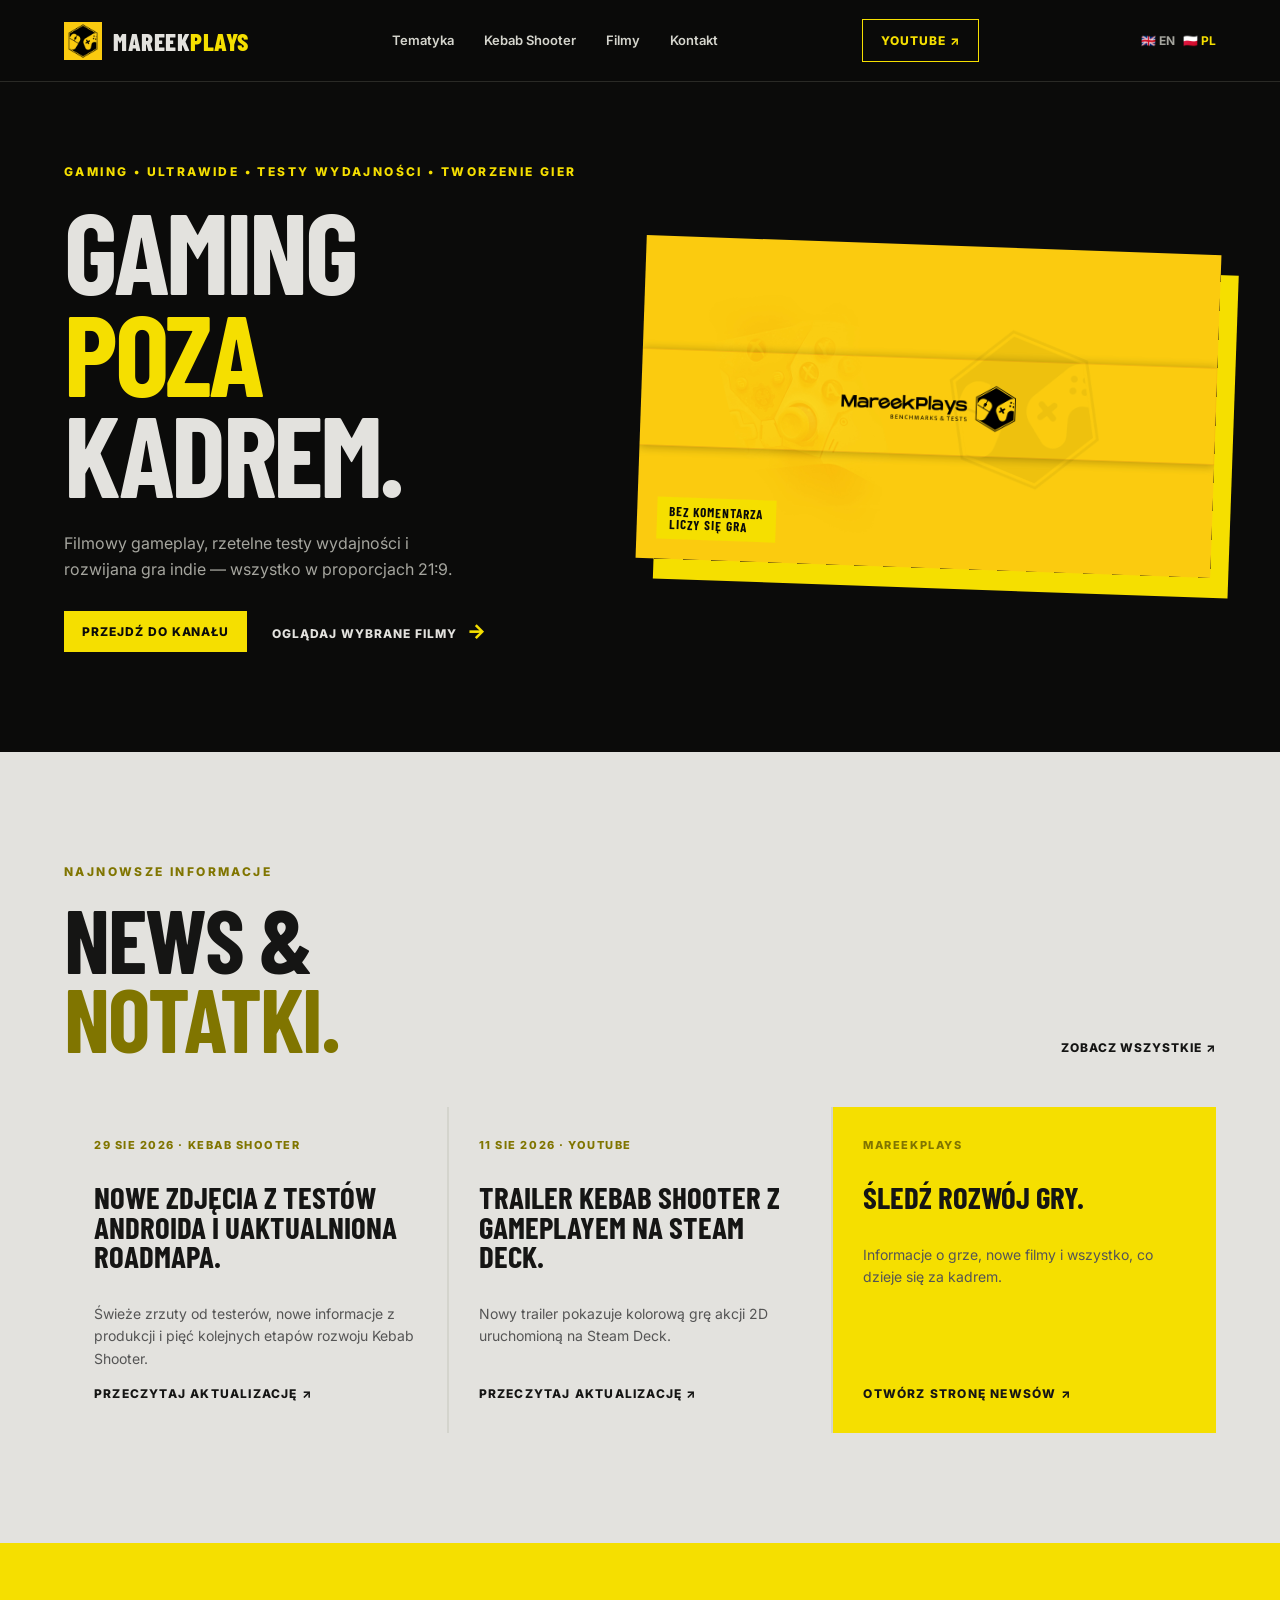
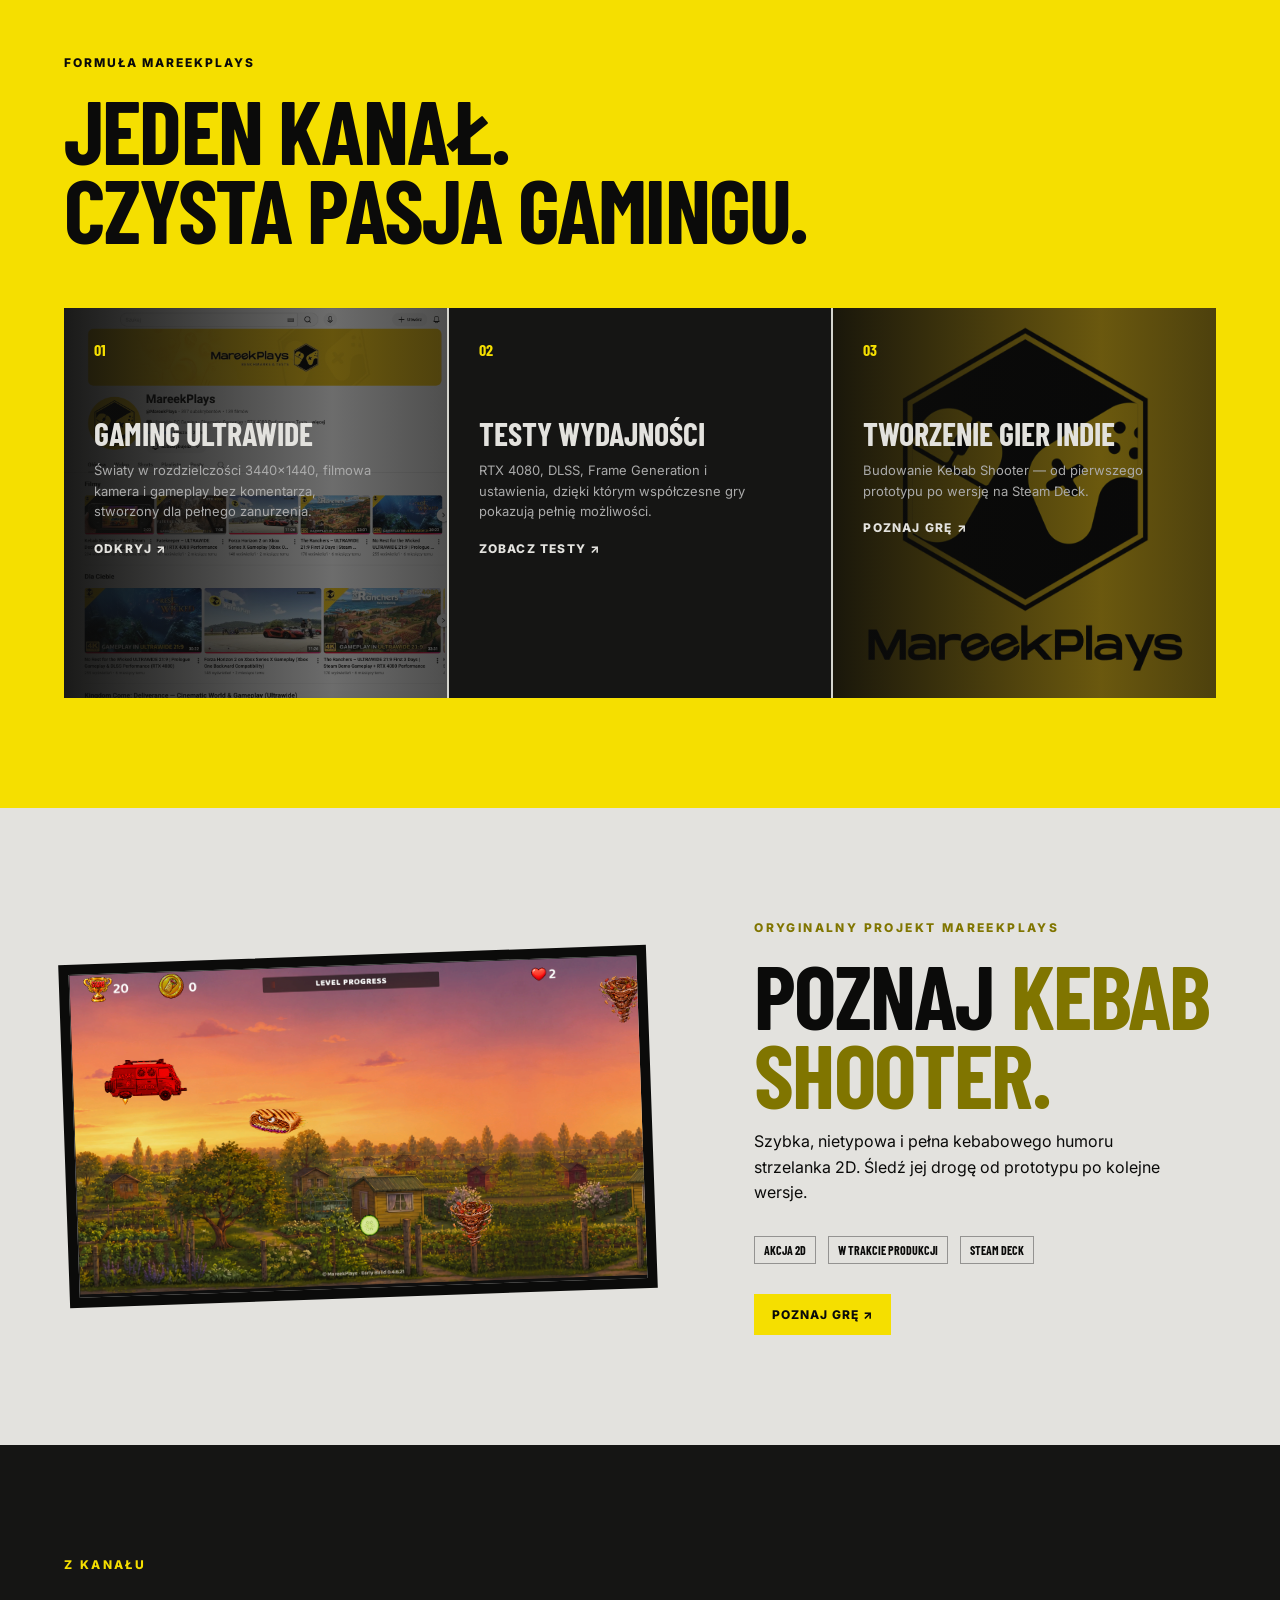
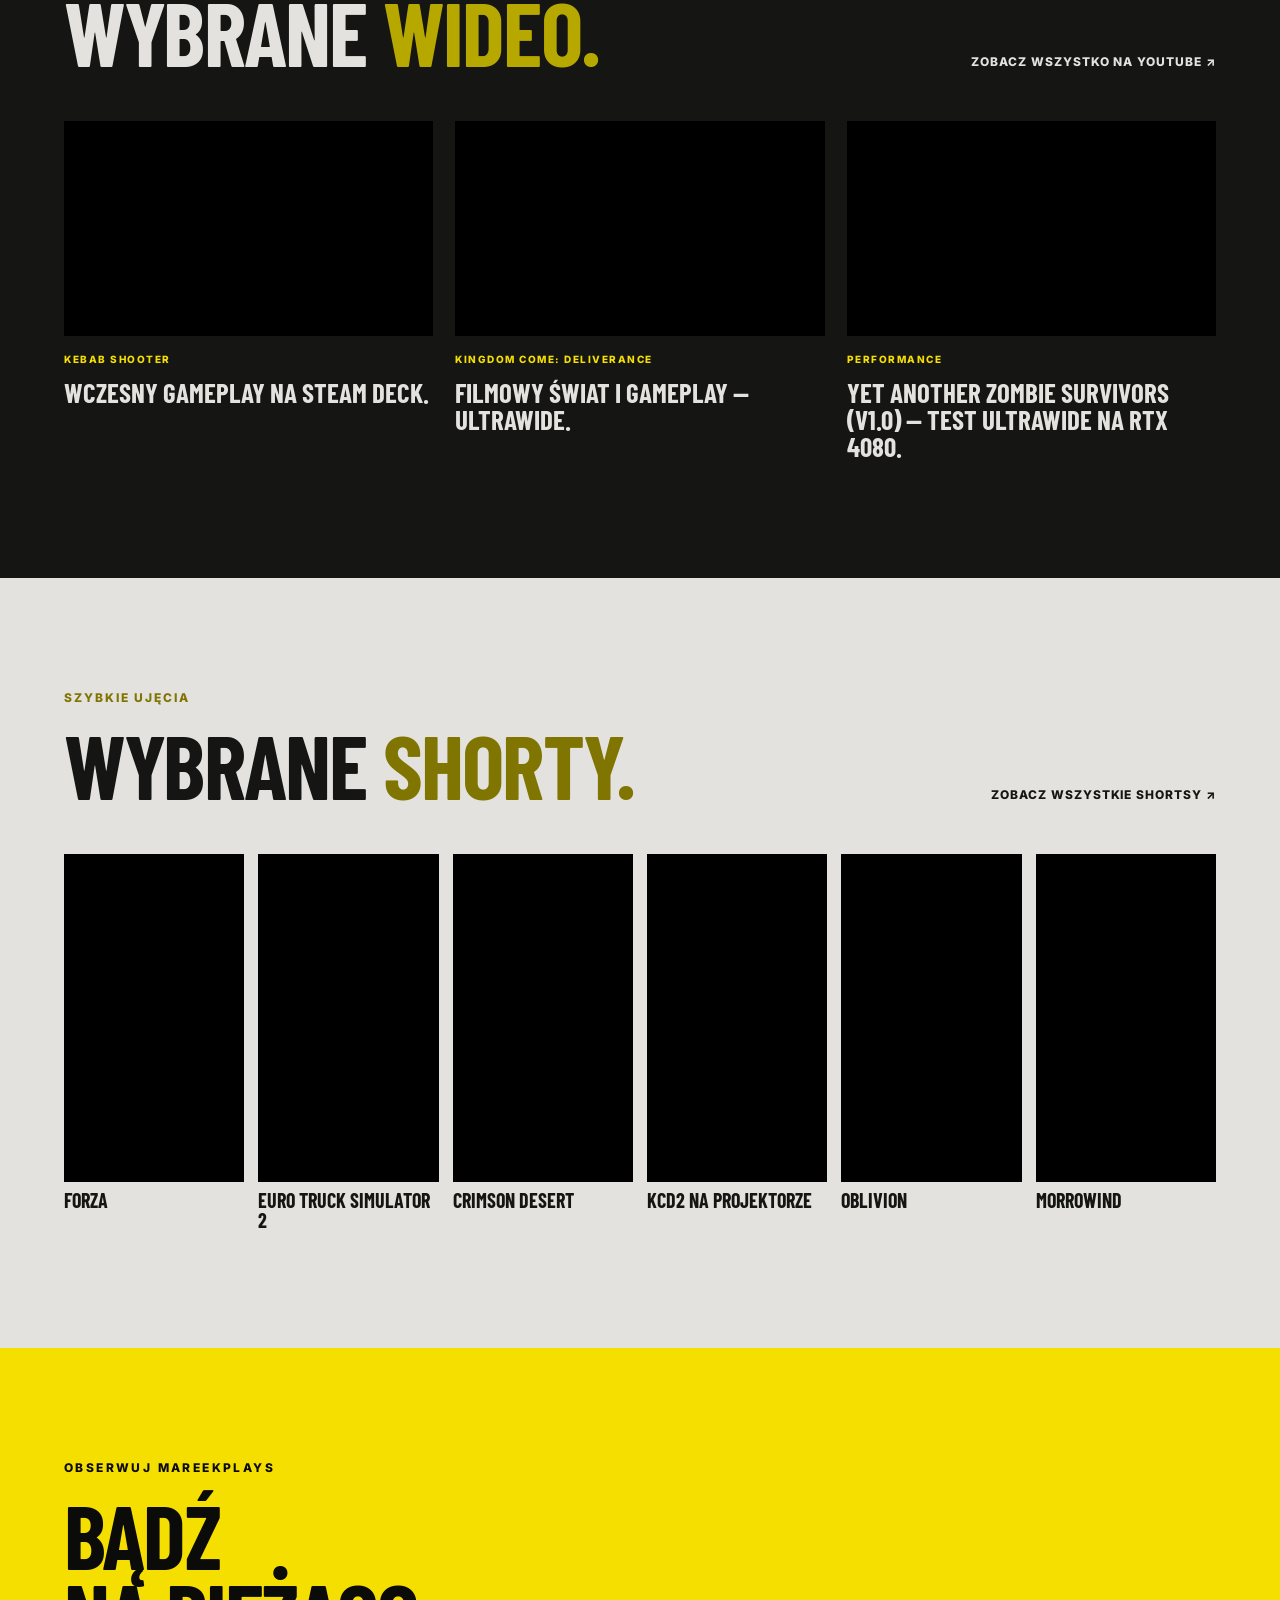
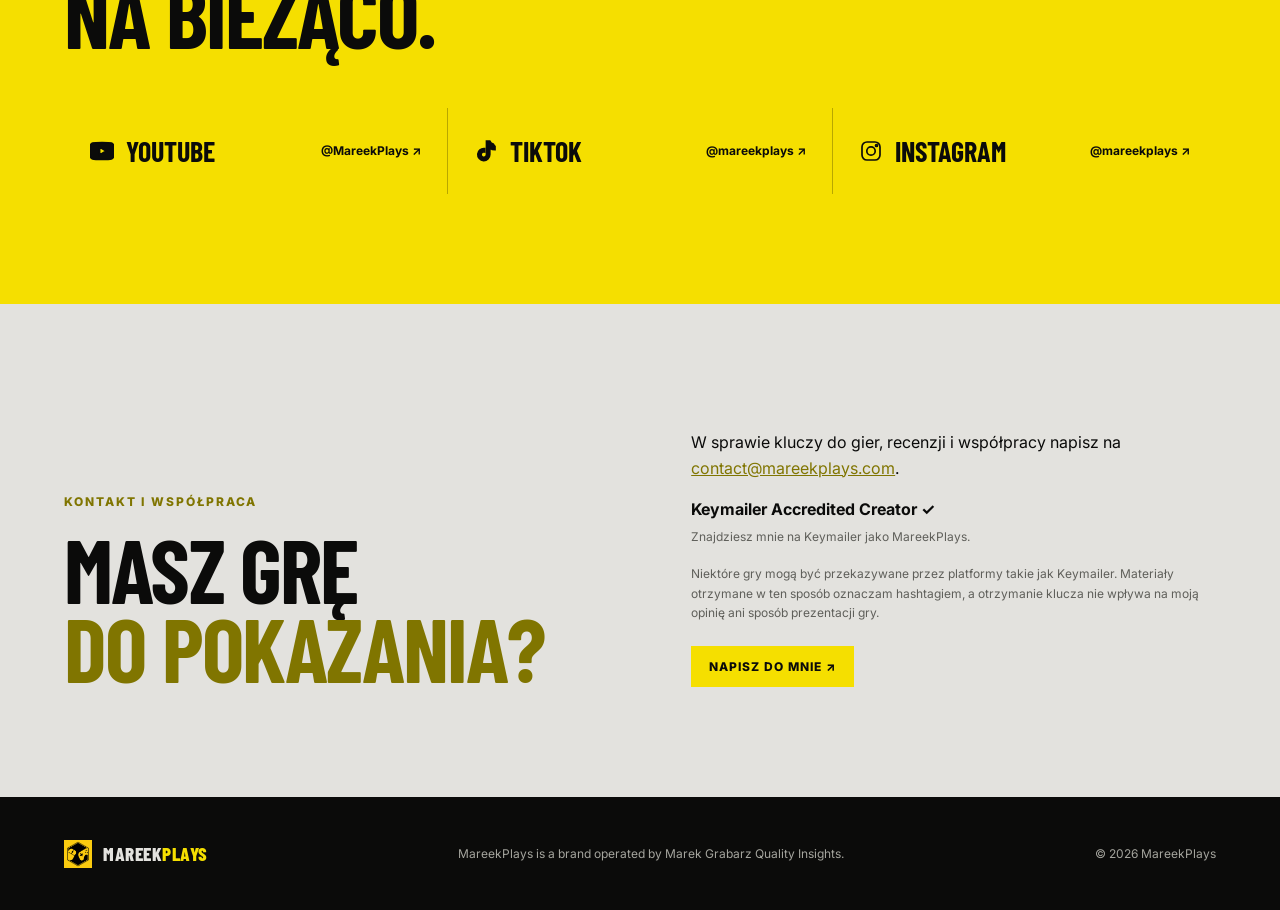
==== commit 612c2043: "Update featured video and news footer" ====
--- a/pl/index.html
+++ b/pl/index.html
@@ -39,7 +39,7 @@
 
     <section class="kebab section-pad" id="kebab"><div class="kebab-image"><img src="../assets/images/kebab-shooter-gameplay.png" alt="Kebab Shooter — gameplay z wczesnego buildu"></div><div class="kebab-copy"><p class="eyebrow">ORYGINALNY PROJEKT MAREEKPLAYS</p><h2>Poznaj <span>Kebab<br>Shooter.</span></h2><p>Szybka, nietypowa i pełna kebabowego humoru strzelanka 2D. Śledź jej drogę od prototypu po kolejne wersje.</p><div class="meta"><span>AKCJA 2D</span><span>W TRAKCIE PRODUKCJI</span><span>STEAM DECK</span></div><a class="button button-yellow" href="kebab-shooter.html">Poznaj grę ↗</a></div></section>
 
-    <section class="videos section-pad" id="videos"><div class="section-heading"><div><p class="eyebrow">Z KANAŁU</p><h2>Wybrane <span>wideo.</span></h2></div><a class="text-link" href="https://www.youtube.com/@MareekPlays" target="_blank" rel="noreferrer">Zobacz wszystko na YouTube ↗</a></div><div class="embed-grid"><article class="embed-card"><div class="embed-frame"><iframe src="https://www.youtube.com/embed/QDd8x8aXPLo" title="Kebab Shooter gameplay" loading="lazy" allow="accelerometer; autoplay; clipboard-write; encrypted-media; gyroscope; picture-in-picture; web-share" allowfullscreen></iframe></div><span class="tag">KEBAB SHOOTER</span><h3>Wczesny gameplay na Steam Deck.</h3></article><article class="embed-card"><div class="embed-frame"><iframe src="https://www.youtube.com/embed/videoseries?list=PLR1xdqxCKuU1ALVH2hB713PKdrg5uemoy" title="Kingdom Come Deliverance playlist" loading="lazy" allow="accelerometer; autoplay; clipboard-write; encrypted-media; gyroscope; picture-in-picture; web-share" allowfullscreen></iframe></div><span class="tag">KINGDOM COME: DELIVERANCE</span><h3>Filmowy świat i gameplay — ultrawide.</h3></article><article class="embed-card"><div class="embed-frame"><iframe src="https://www.youtube.com/embed/KPlNzDkzNGY" title="Fatekeeper ultrawide performance test" loading="lazy" allow="accelerometer; autoplay; clipboard-write; encrypted-media; gyroscope; picture-in-picture; web-share" allowfullscreen></iframe></div><span class="tag">PERFORMANCE</span><h3>Fatekeeper — test ultrawide na RTX 4080.</h3></article></div></section>
+    <section class="videos section-pad" id="videos"><div class="section-heading"><div><p class="eyebrow">Z KANAŁU</p><h2>Wybrane <span>wideo.</span></h2></div><a class="text-link" href="https://www.youtube.com/@MareekPlays" target="_blank" rel="noreferrer">Zobacz wszystko na YouTube ↗</a></div><div class="embed-grid"><article class="embed-card"><div class="embed-frame"><iframe src="https://www.youtube.com/embed/QDd8x8aXPLo" title="Kebab Shooter gameplay" loading="lazy" allow="accelerometer; autoplay; clipboard-write; encrypted-media; gyroscope; picture-in-picture; web-share" allowfullscreen></iframe></div><span class="tag">KEBAB SHOOTER</span><h3>Wczesny gameplay na Steam Deck.</h3></article><article class="embed-card"><div class="embed-frame"><iframe src="https://www.youtube.com/embed/videoseries?list=PLR1xdqxCKuU1ALVH2hB713PKdrg5uemoy" title="Kingdom Come Deliverance playlist" loading="lazy" allow="accelerometer; autoplay; clipboard-write; encrypted-media; gyroscope; picture-in-picture; web-share" allowfullscreen></iframe></div><span class="tag">KINGDOM COME: DELIVERANCE</span><h3>Filmowy świat i gameplay — ultrawide.</h3></article><article class="embed-card"><div class="embed-frame"><iframe src="https://www.youtube.com/embed/VGyCMr4awj4" title="Yet Another Zombie Survivors (v1.0) — ULTRAWIDE 21:9 | RTX 4080 Performance" loading="lazy" allow="accelerometer; autoplay; clipboard-write; encrypted-media; gyroscope; picture-in-picture; web-share" allowfullscreen></iframe></div><span class="tag">PERFORMANCE</span><h3>Yet Another Zombie Survivors (v1.0) — test ultrawide na RTX 4080.</h3></article></div></section>
     <section class="shorts section-pad"><div class="section-heading"><div><p class="eyebrow">SZYBKIE UJĘCIA</p><h2>Wybrane <span>shorty.</span></h2></div><a class="text-link" href="https://www.youtube.com/@MareekPlays/shorts" target="_blank" rel="noreferrer">Zobacz wszystkie Shortsy ↗</a></div><div class="shorts-grid"><article class="short-card"><div class="short-frame"><iframe src="https://www.youtube.com/embed/HTQiDRYx2u0" title="Forza Short" loading="lazy" allow="autoplay; encrypted-media; picture-in-picture" allowfullscreen></iframe></div><h3>Forza</h3></article><article class="short-card"><div class="short-frame"><iframe src="https://www.youtube.com/embed/FgGEMNS4jwI" title="Euro Truck Simulator 2 Short" loading="lazy" allow="autoplay; encrypted-media; picture-in-picture" allowfullscreen></iframe></div><h3>Euro Truck Simulator 2</h3></article><article class="short-card"><div class="short-frame"><iframe src="https://www.youtube.com/embed/gEIbYXbVGNY" title="Crimson Desert Short" loading="lazy" allow="autoplay; encrypted-media; picture-in-picture" allowfullscreen></iframe></div><h3>Crimson Desert</h3></article><article class="short-card"><div class="short-frame"><iframe src="https://www.youtube.com/embed/EDRkvhThUzU" title="Kingdom Come Deliverance 2 projector Short" loading="lazy" allow="autoplay; encrypted-media; picture-in-picture" allowfullscreen></iframe></div><h3>KCD2 na projektorze</h3></article><article class="short-card"><div class="short-frame"><iframe src="https://www.youtube.com/embed/QdQoIFmSllk" title="Oblivion Short" loading="lazy" allow="autoplay; encrypted-media; picture-in-picture" allowfullscreen></iframe></div><h3>Oblivion</h3></article><article class="short-card"><div class="short-frame"><iframe src="https://www.youtube.com/embed/wM8SpcKaaE0" title="Morrowind Short" loading="lazy" allow="autoplay; encrypted-media; picture-in-picture" allowfullscreen></iframe></div><h3>Morrowind</h3></article></div></section>
 
     <section class="socials section-pad" id="socials"><p class="eyebrow">OBSERWUJ MAREEKPLAYS</p><h2>Bądź<br><span>na bieżąco.</span></h2><div class="social-grid"><a href="https://www.youtube.com/@MareekPlays" target="_blank" rel="noreferrer"><b class="social-name"><svg viewBox="0 0 24 24" aria-hidden="true"><path d="M23.5 6.2a3 3 0 0 0-2.1-2.1C19.5 3.6 12 3.6 12 3.6s-7.5 0-9.4.5A3 3 0 0 0 .5 6.2 31 31 0 0 0 0 12a31 31 0 0 0 .5 5.8 3 3 0 0 0 2.1 2.1c1.9.5 9.4.5 9.4.5s7.5 0 9.4-.5a3 3 0 0 0 2.1-2.1A31 31 0 0 0 24 12a31 31 0 0 0-.5-5.8ZM9.6 15.9V8.1l6.5 3.9-6.5 3.9Z"/></svg>YouTube</b><span>@MareekPlays ↗</span></a><a href="https://www.tiktok.com/@mareekplays" target="_blank" rel="noreferrer"><b class="social-name"><svg viewBox="0 0 24 24" aria-hidden="true"><path d="M19.3 5.1A5.7 5.7 0 0 1 15.8 2h-3.3v13.6a2.7 2.7 0 1 1-2-2.6V9.6a6 6 0 1 0 5.3 6V9a9 9 0 0 0 5.2 1.7V7.3a5.7 5.7 0 0 1-1.7-2.2Z"/></svg>TikTok</b><span>@mareekplays ↗</span></a><a href="https://www.instagram.com/mareekplays/" target="_blank" rel="noreferrer"><b class="social-name"><svg viewBox="0 0 24 24" aria-hidden="true"><rect x="3" y="3" width="18" height="18" rx="5"/><circle cx="12" cy="12" r="4.2"/><circle cx="17.5" cy="6.5" r="1"/></svg>Instagram</b><span>@mareekplays ↗</span></a></div></section>
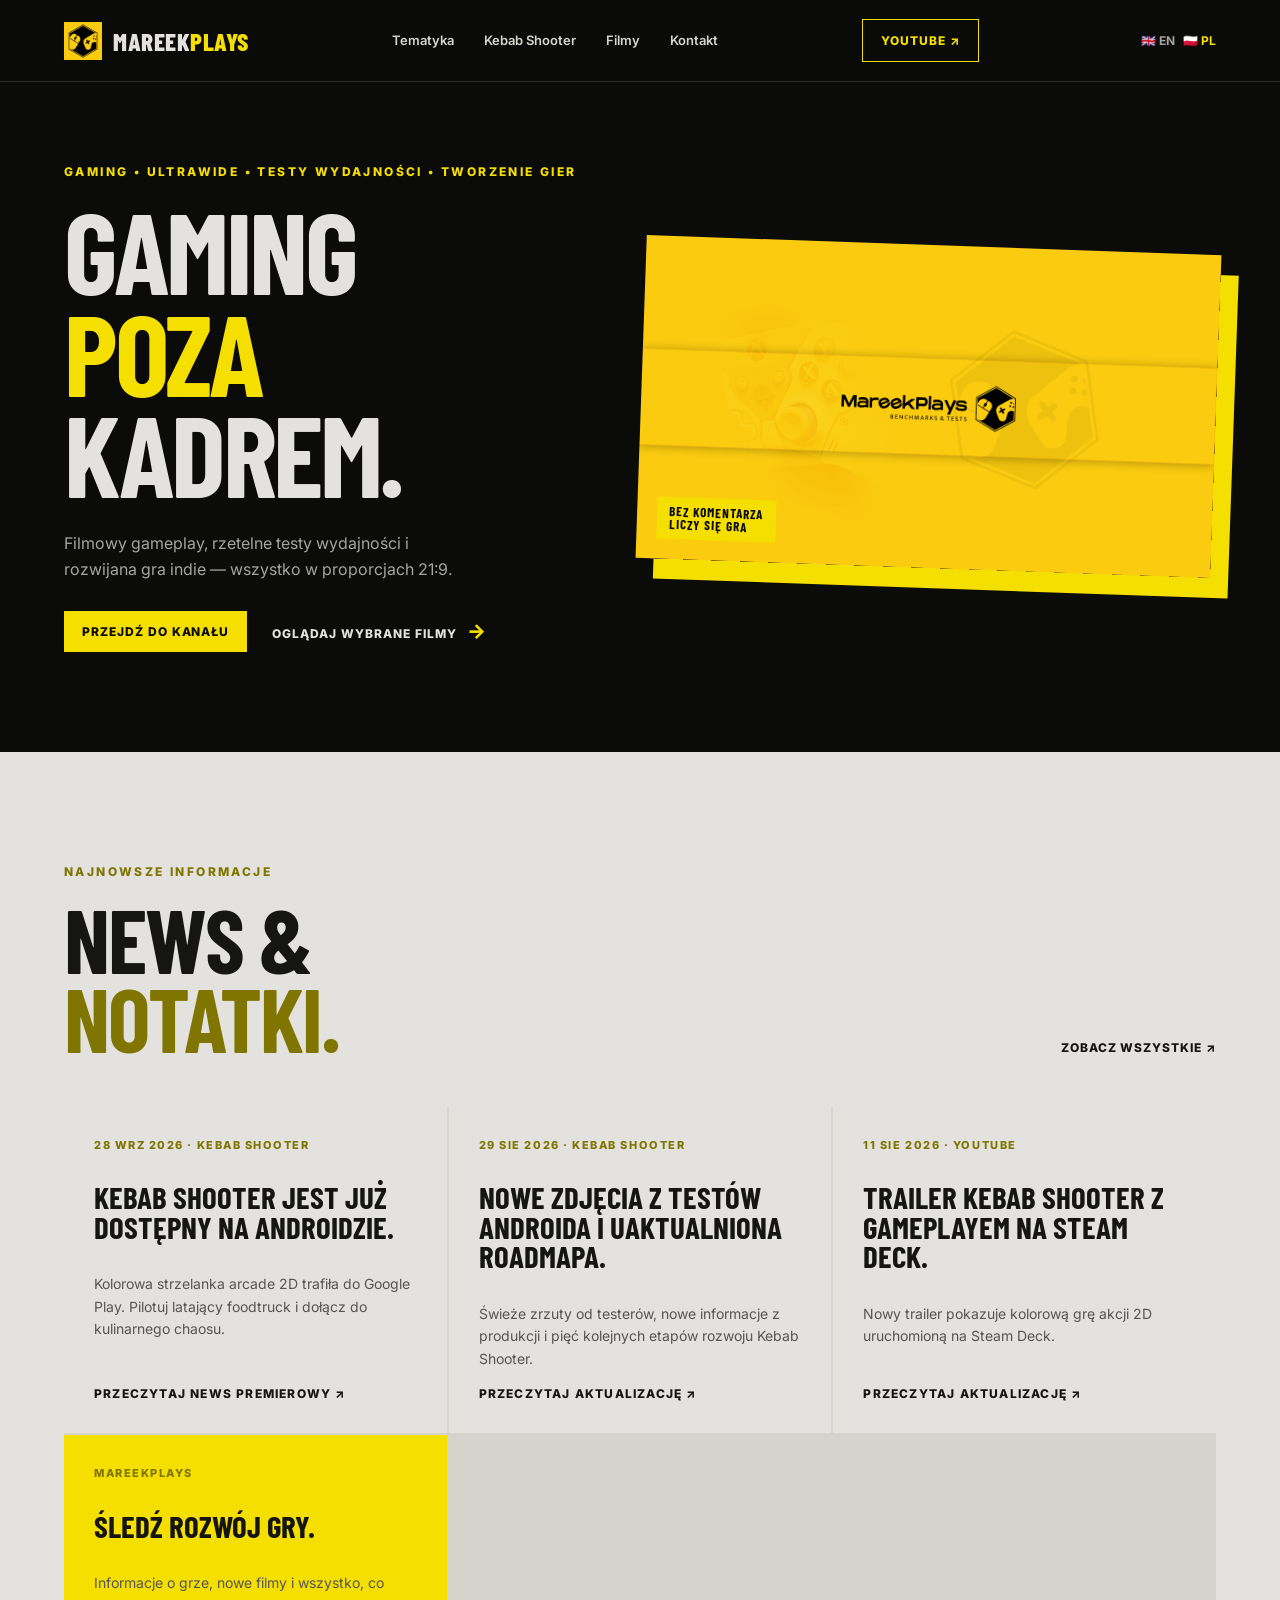
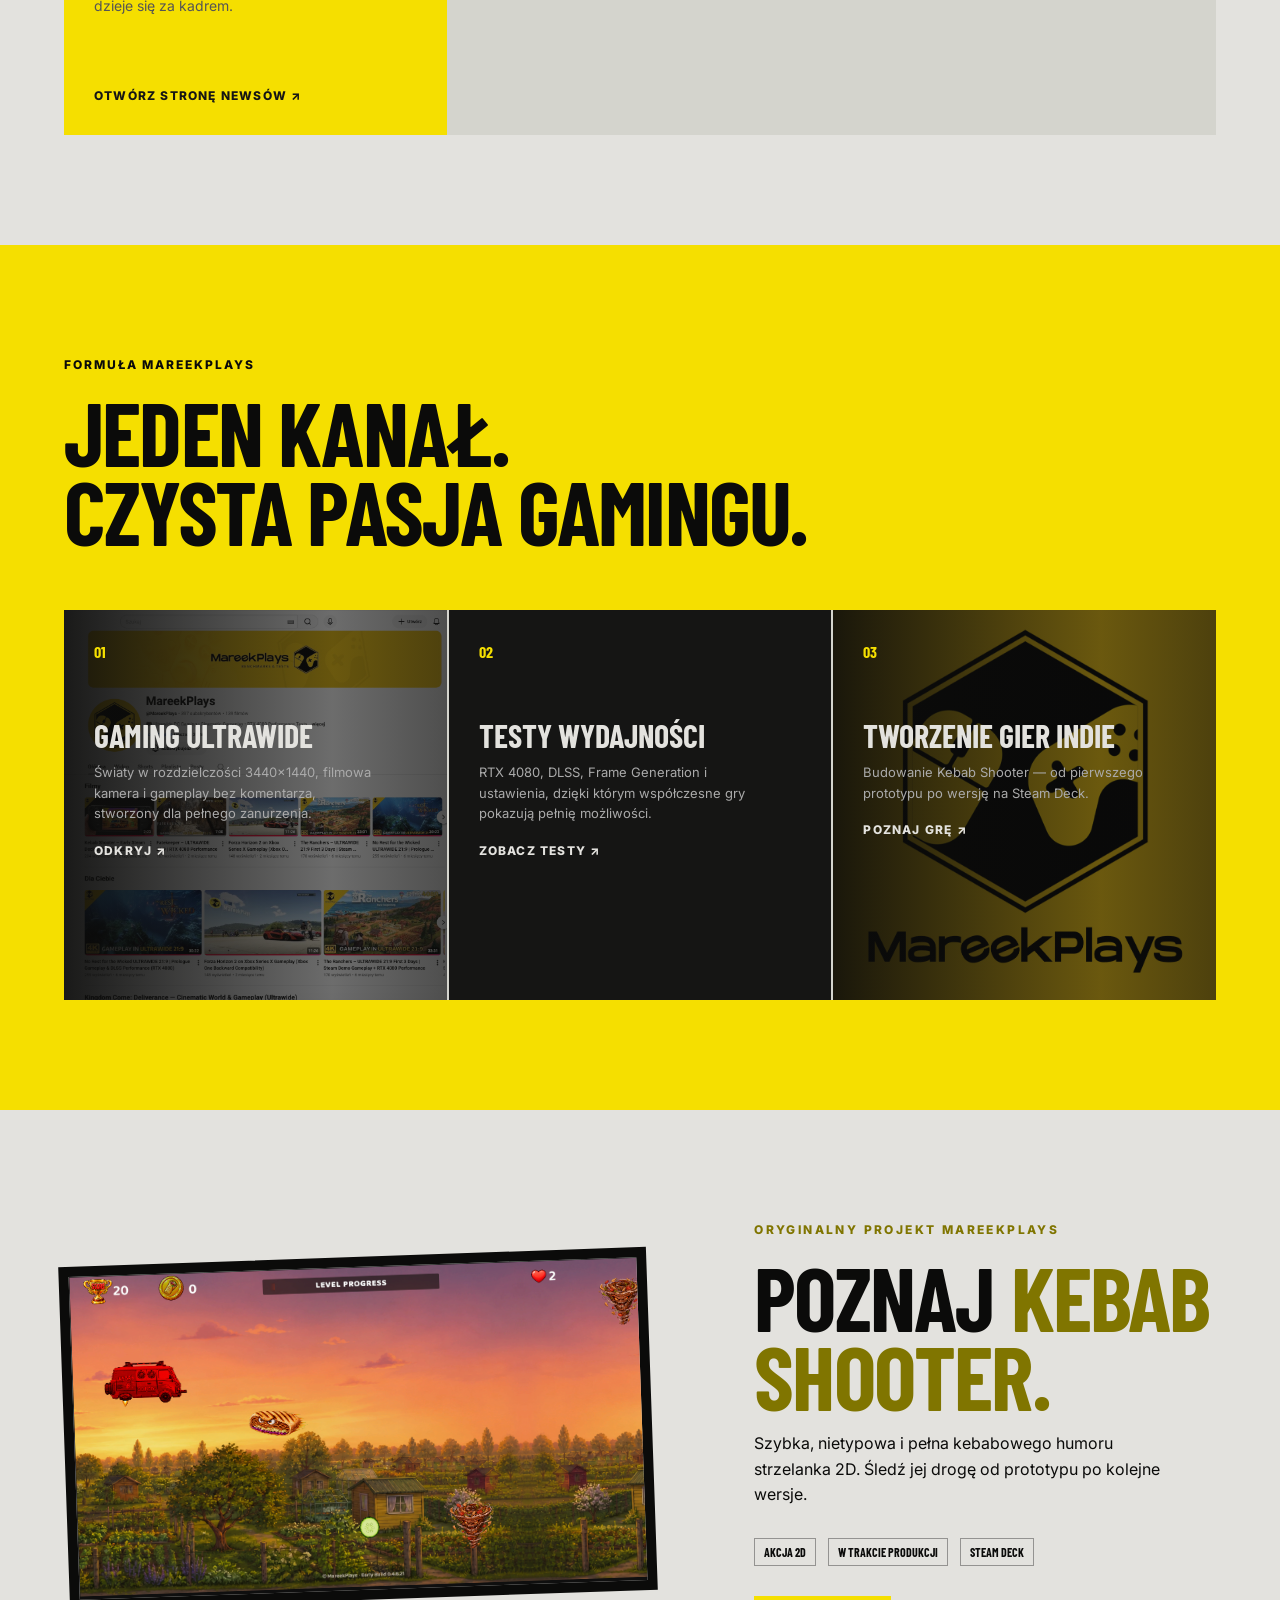
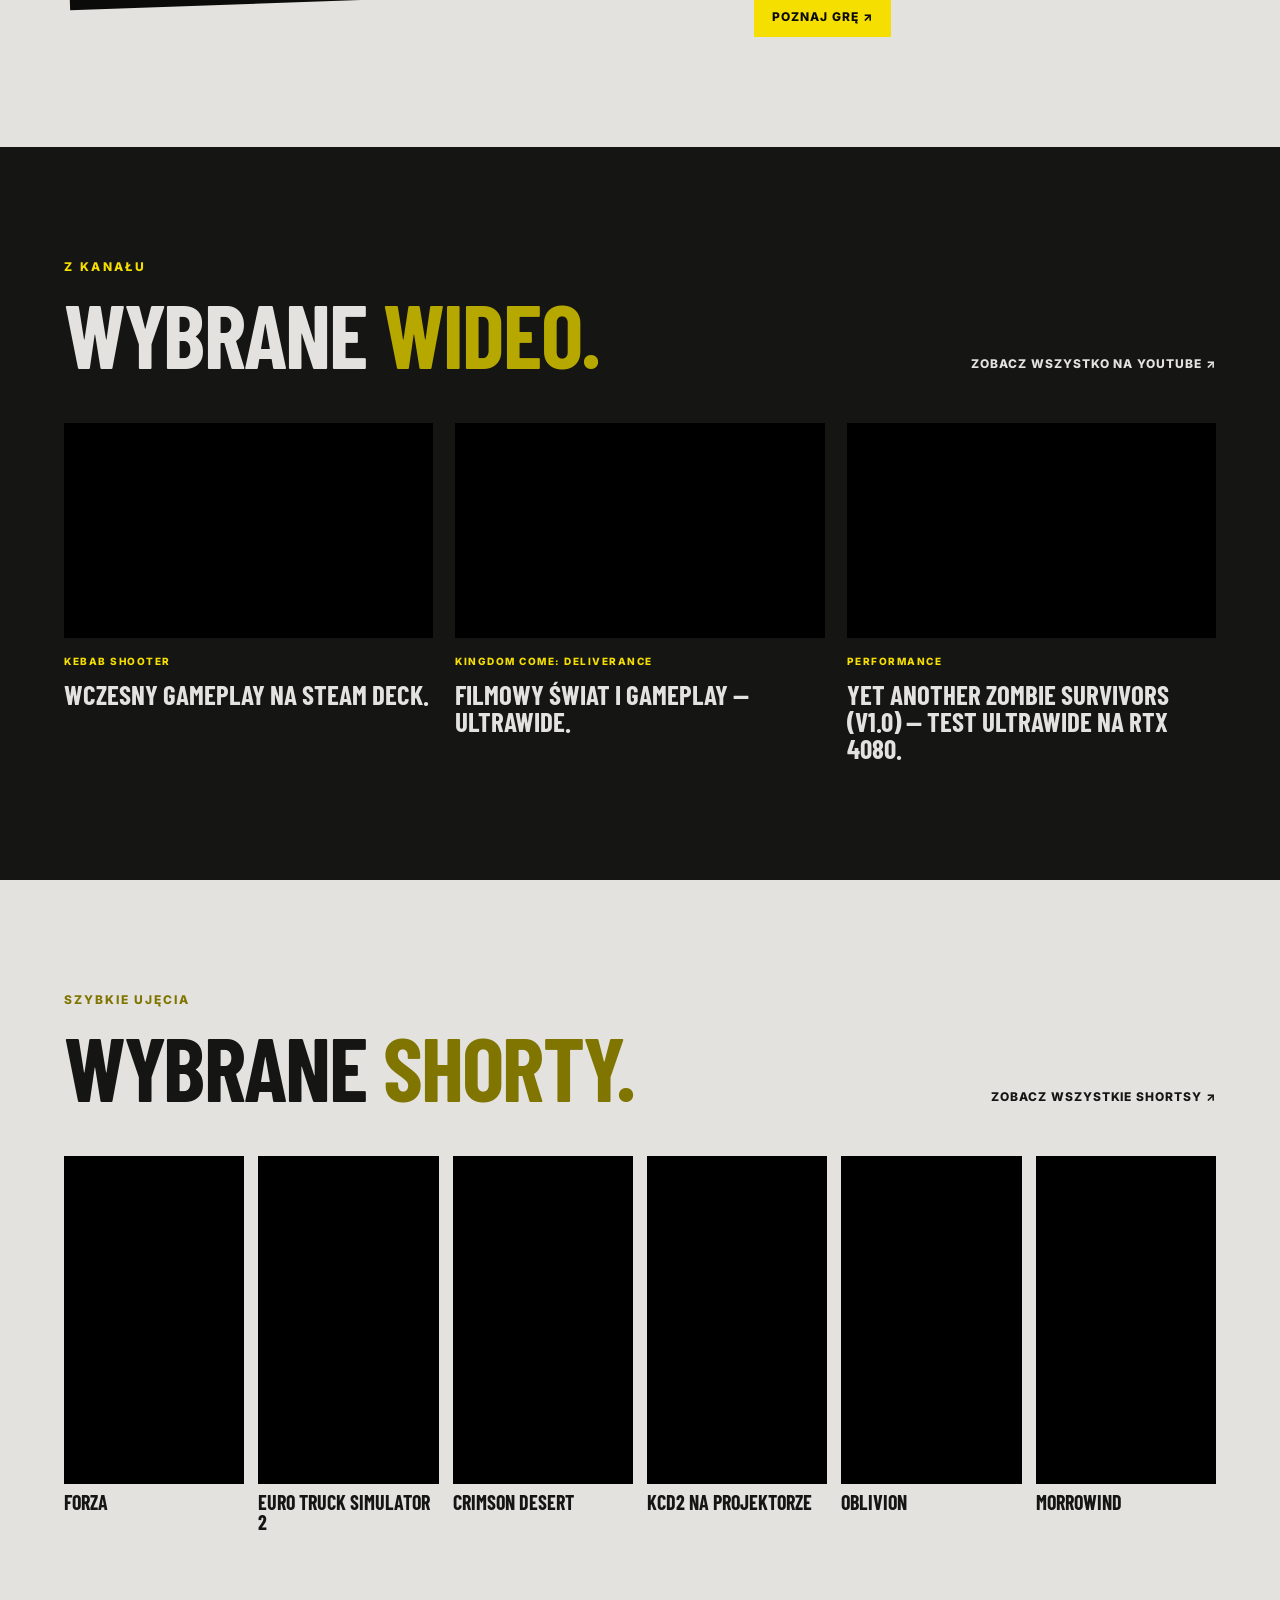
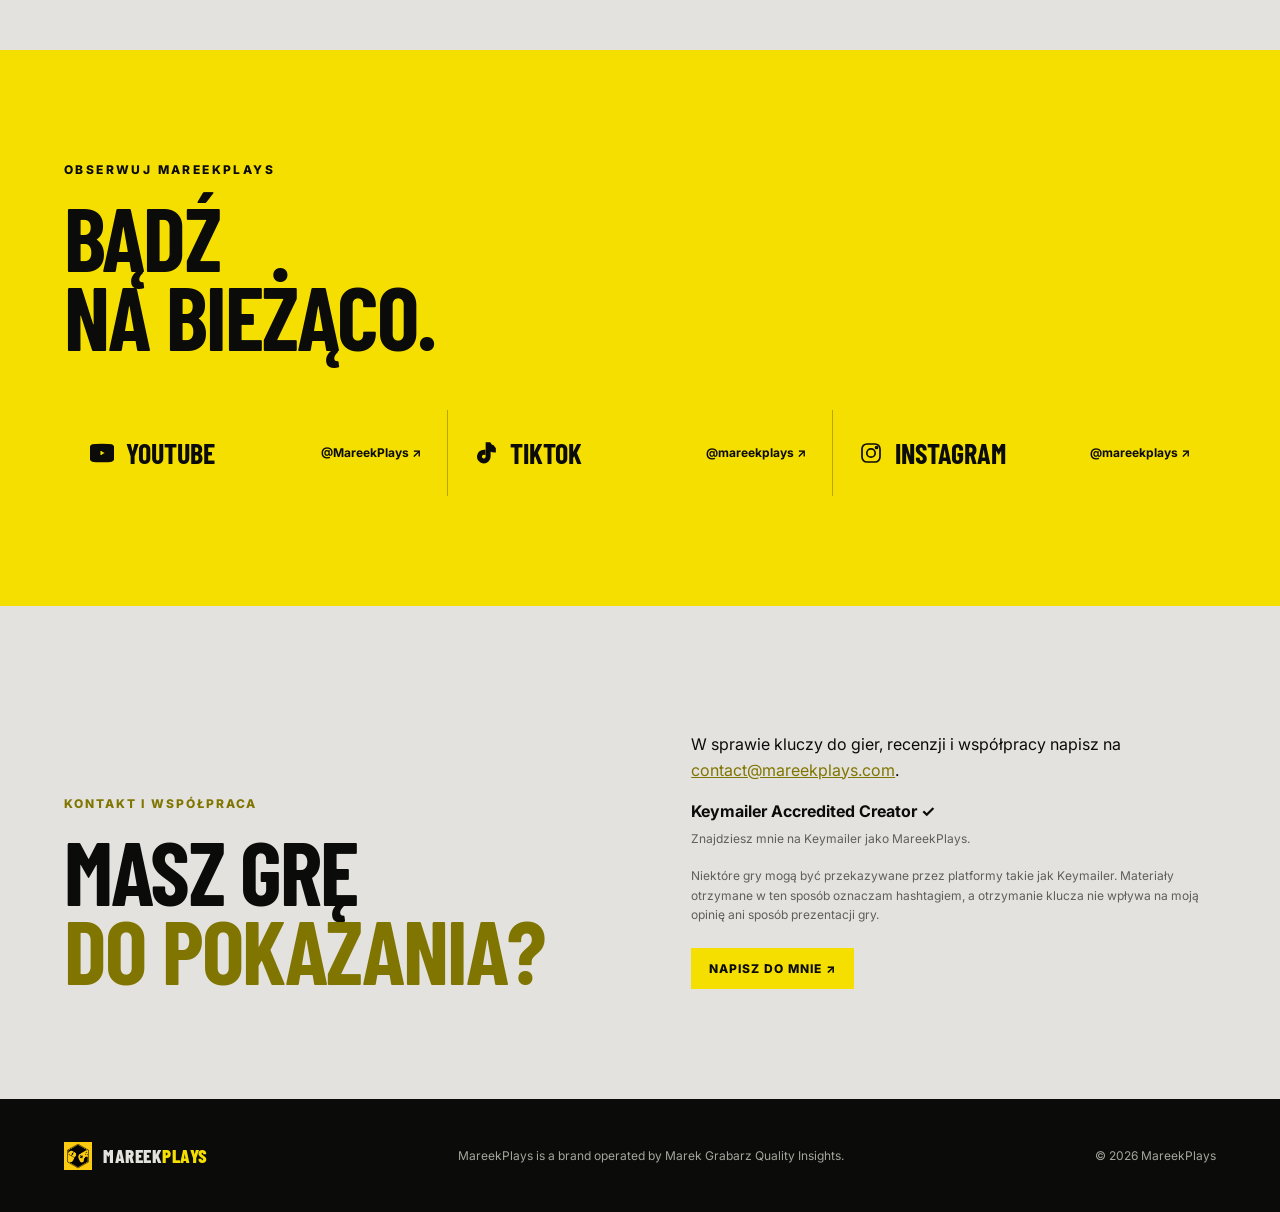
==== commit dff1fce0: "Add Kebab Shooter Android launch news" ====
--- a/pl/index.html
+++ b/pl/index.html
@@ -44,7 +44,7 @@
 
     <section class="socials section-pad" id="socials"><p class="eyebrow">OBSERWUJ MAREEKPLAYS</p><h2>Bądź<br><span>na bieżąco.</span></h2><div class="social-grid"><a href="https://www.youtube.com/@MareekPlays" target="_blank" rel="noreferrer"><b class="social-name"><svg viewBox="0 0 24 24" aria-hidden="true"><path d="M23.5 6.2a3 3 0 0 0-2.1-2.1C19.5 3.6 12 3.6 12 3.6s-7.5 0-9.4.5A3 3 0 0 0 .5 6.2 31 31 0 0 0 0 12a31 31 0 0 0 .5 5.8 3 3 0 0 0 2.1 2.1c1.9.5 9.4.5 9.4.5s7.5 0 9.4-.5a3 3 0 0 0 2.1-2.1A31 31 0 0 0 24 12a31 31 0 0 0-.5-5.8ZM9.6 15.9V8.1l6.5 3.9-6.5 3.9Z"/></svg>YouTube</b><span>@MareekPlays ↗</span></a><a href="https://www.tiktok.com/@mareekplays" target="_blank" rel="noreferrer"><b class="social-name"><svg viewBox="0 0 24 24" aria-hidden="true"><path d="M19.3 5.1A5.7 5.7 0 0 1 15.8 2h-3.3v13.6a2.7 2.7 0 1 1-2-2.6V9.6a6 6 0 1 0 5.3 6V9a9 9 0 0 0 5.2 1.7V7.3a5.7 5.7 0 0 1-1.7-2.2Z"/></svg>TikTok</b><span>@mareekplays ↗</span></a><a href="https://www.instagram.com/mareekplays/" target="_blank" rel="noreferrer"><b class="social-name"><svg viewBox="0 0 24 24" aria-hidden="true"><rect x="3" y="3" width="18" height="18" rx="5"/><circle cx="12" cy="12" r="4.2"/><circle cx="17.5" cy="6.5" r="1"/></svg>Instagram</b><span>@mareekplays ↗</span></a></div></section>
     <section class="contact section-pad" id="contact"><div><p class="eyebrow">KONTAKT I WSPÓŁPRACA</p><h2>Masz grę<br><span>do pokazania?</span></h2></div><div class="contact-copy"><p>W sprawie kluczy do gier, recenzji i współpracy napisz na <a href="mailto:contact@mareekplays.com">contact@mareekplays.com</a>.</p><p><strong>Keymailer Accredited Creator ✓</strong><br><span class="disclosure">Znajdziesz mnie na Keymailer jako MareekPlays.</span></p><p class="disclosure">Niektóre gry mogą być przekazywane przez platformy takie jak Keymailer. Materiały otrzymane w ten sposób oznaczam hashtagiem, a otrzymanie klucza nie wpływa na moją opinię ani sposób prezentacji gry.</p><a class="button button-yellow" href="mailto:contact@mareekplays.com">Napisz do mnie ↗</a></div></section>
-    <section class="news section-pad" id="news"><div class="section-heading"><div><p class="eyebrow">NAJNOWSZE INFORMACJE</p><h2>News &amp;<br><span>notatki.</span></h2></div><a class="text-link" href="news.html">Zobacz wszystkie ↗</a></div><div class="news-grid"><article class="news-card"><p class="news-date">29 SIE 2026 · KEBAB SHOOTER</p><h3>Nowe zdjęcia z testów Androida i uaktualniona roadmapa.</h3><p>Świeże zrzuty od testerów, nowe informacje z produkcji i pięć kolejnych etapów rozwoju Kebab Shooter.</p><a href="news/android-tests-roadmap.html">Przeczytaj aktualizację ↗</a></article><article class="news-card"><p class="news-date">11 SIE 2026 · YOUTUBE</p><h3>Trailer Kebab Shooter z gameplayem na Steam Deck.</h3><p>Nowy trailer pokazuje kolorową grę akcji 2D uruchomioną na Steam Deck.</p><a href="news/steam-deck-trailer.html">Przeczytaj aktualizację ↗</a></article><article class="news-card news-card-accent"><p class="news-date">MAREEKPLAYS</p><h3>Śledź rozwój gry.</h3><p>Informacje o grze, nowe filmy i wszystko, co dzieje się za kadrem.</p><a href="news.html">Otwórz stronę newsów ↗</a></article></div></section>
+    <section class="news section-pad" id="news"><div class="section-heading"><div><p class="eyebrow">NAJNOWSZE INFORMACJE</p><h2>News &amp;<br><span>notatki.</span></h2></div><a class="text-link" href="news.html">Zobacz wszystkie ↗</a></div><div class="news-grid"><article class="news-card"><p class="news-date">28 WRZ 2026 · KEBAB SHOOTER</p><h3>Kebab Shooter jest już dostępny na Androidzie.</h3><p>Kolorowa strzelanka arcade 2D trafiła do Google Play. Pilotuj latający foodtruck i dołącz do kulinarnego chaosu.</p><a href="news/android-release.html">Przeczytaj news premierowy ↗</a></article><article class="news-card"><p class="news-date">29 SIE 2026 · KEBAB SHOOTER</p><h3>Nowe zdjęcia z testów Androida i uaktualniona roadmapa.</h3><p>Świeże zrzuty od testerów, nowe informacje z produkcji i pięć kolejnych etapów rozwoju Kebab Shooter.</p><a href="news/android-tests-roadmap.html">Przeczytaj aktualizację ↗</a></article><article class="news-card"><p class="news-date">11 SIE 2026 · YOUTUBE</p><h3>Trailer Kebab Shooter z gameplayem na Steam Deck.</h3><p>Nowy trailer pokazuje kolorową grę akcji 2D uruchomioną na Steam Deck.</p><a href="news/steam-deck-trailer.html">Przeczytaj aktualizację ↗</a></article><article class="news-card news-card-accent"><p class="news-date">MAREEKPLAYS</p><h3>Śledź rozwój gry.</h3><p>Informacje o grze, nowe filmy i wszystko, co dzieje się za kadrem.</p><a href="news.html">Otwórz stronę newsów ↗</a></article></div></section>
   </main>
   <footer><div class="brand footer-brand"><img src="../assets/images/avatar-yellow.jpg" alt=""><span>MAREEK<span>PLAYS</span></span></div><p>MareekPlays is a brand operated by Marek Grabarz Quality Insights.</p><small>© 2026 MareekPlays</small></footer>
   <script src="../js/i18n.js"></script>
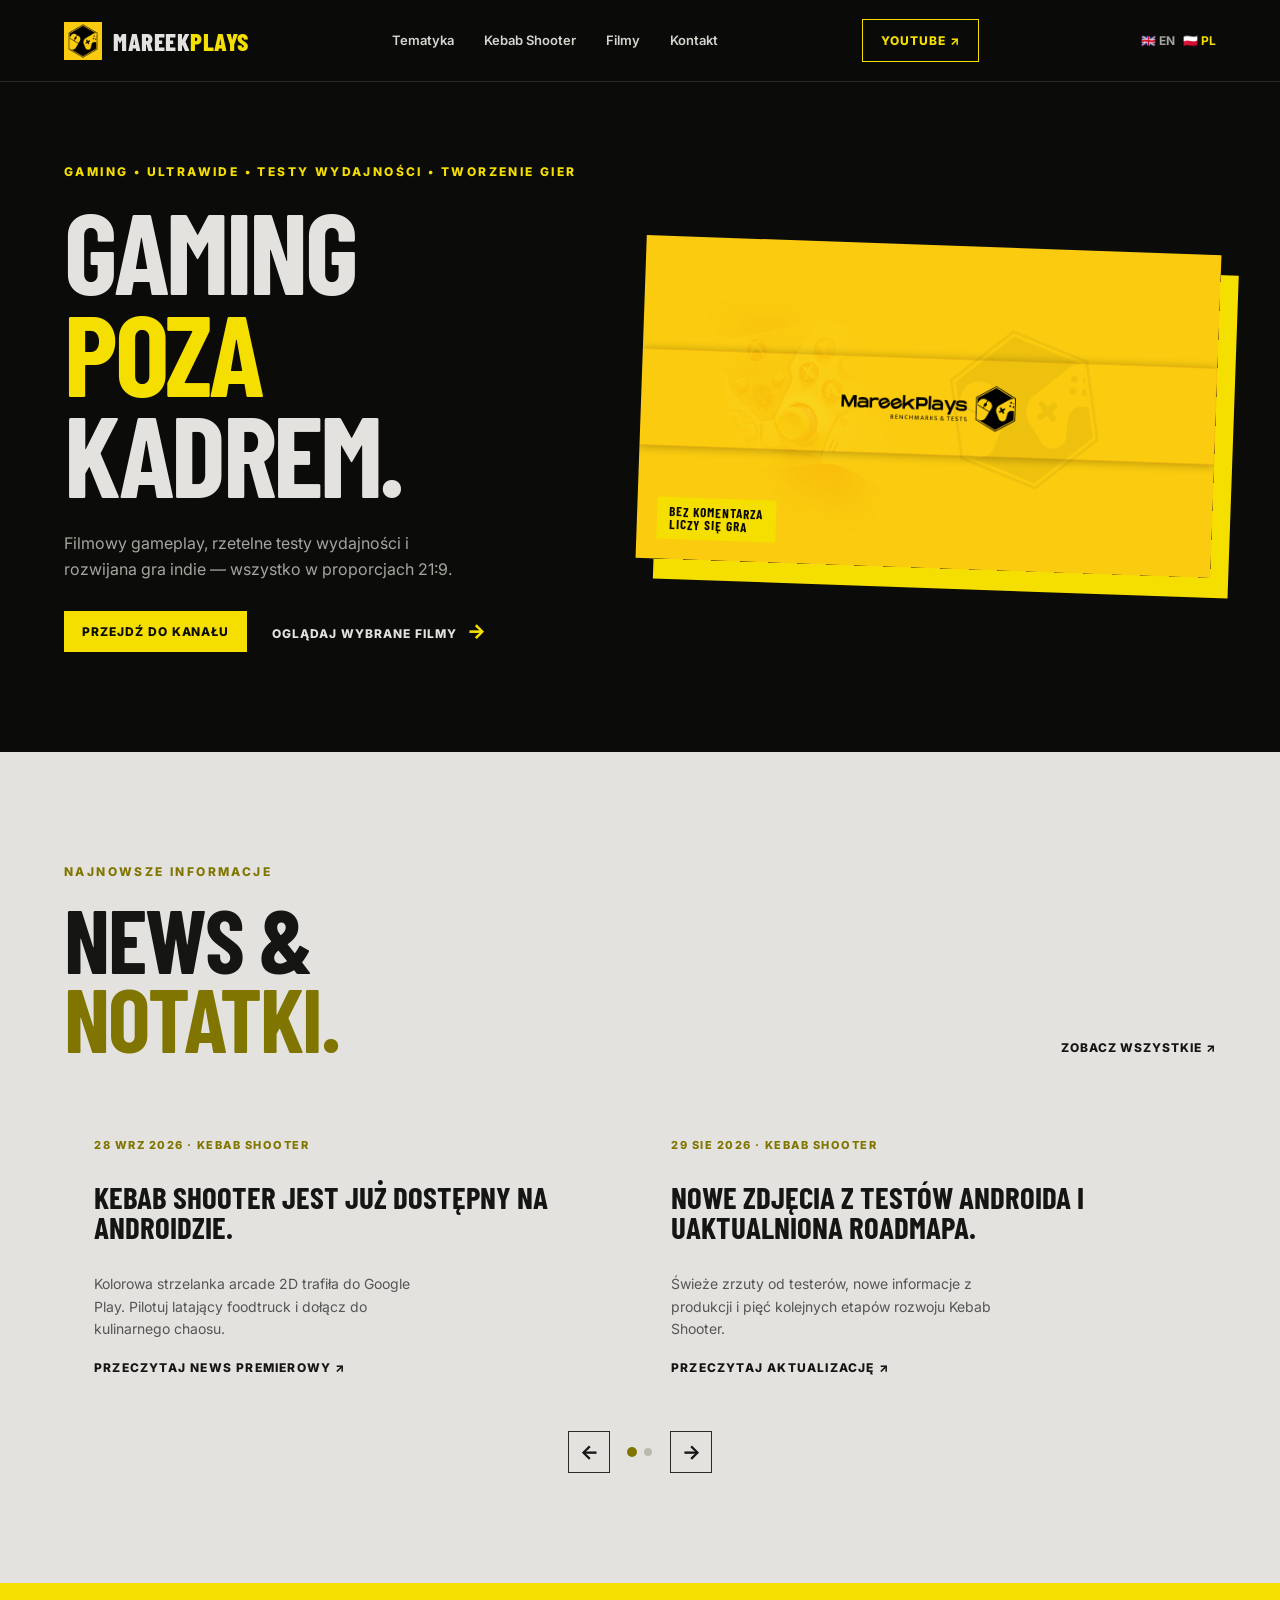
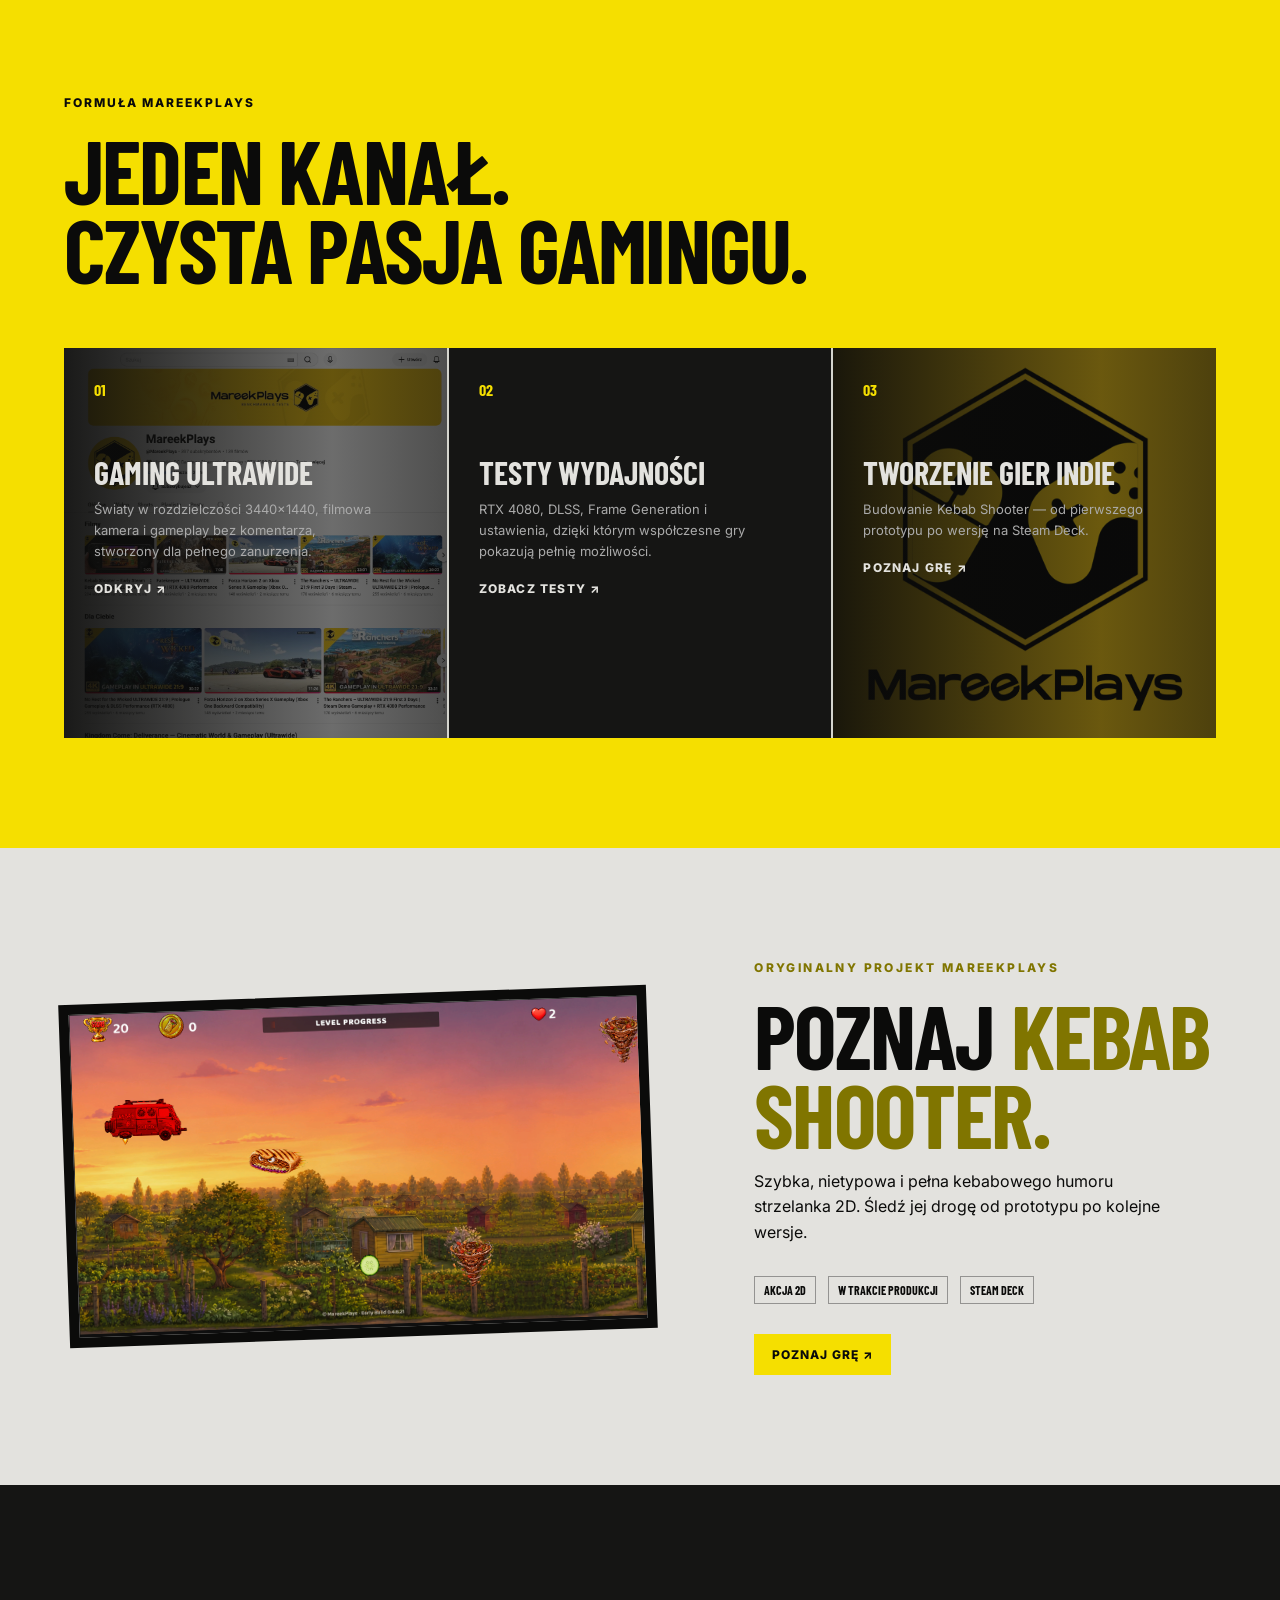
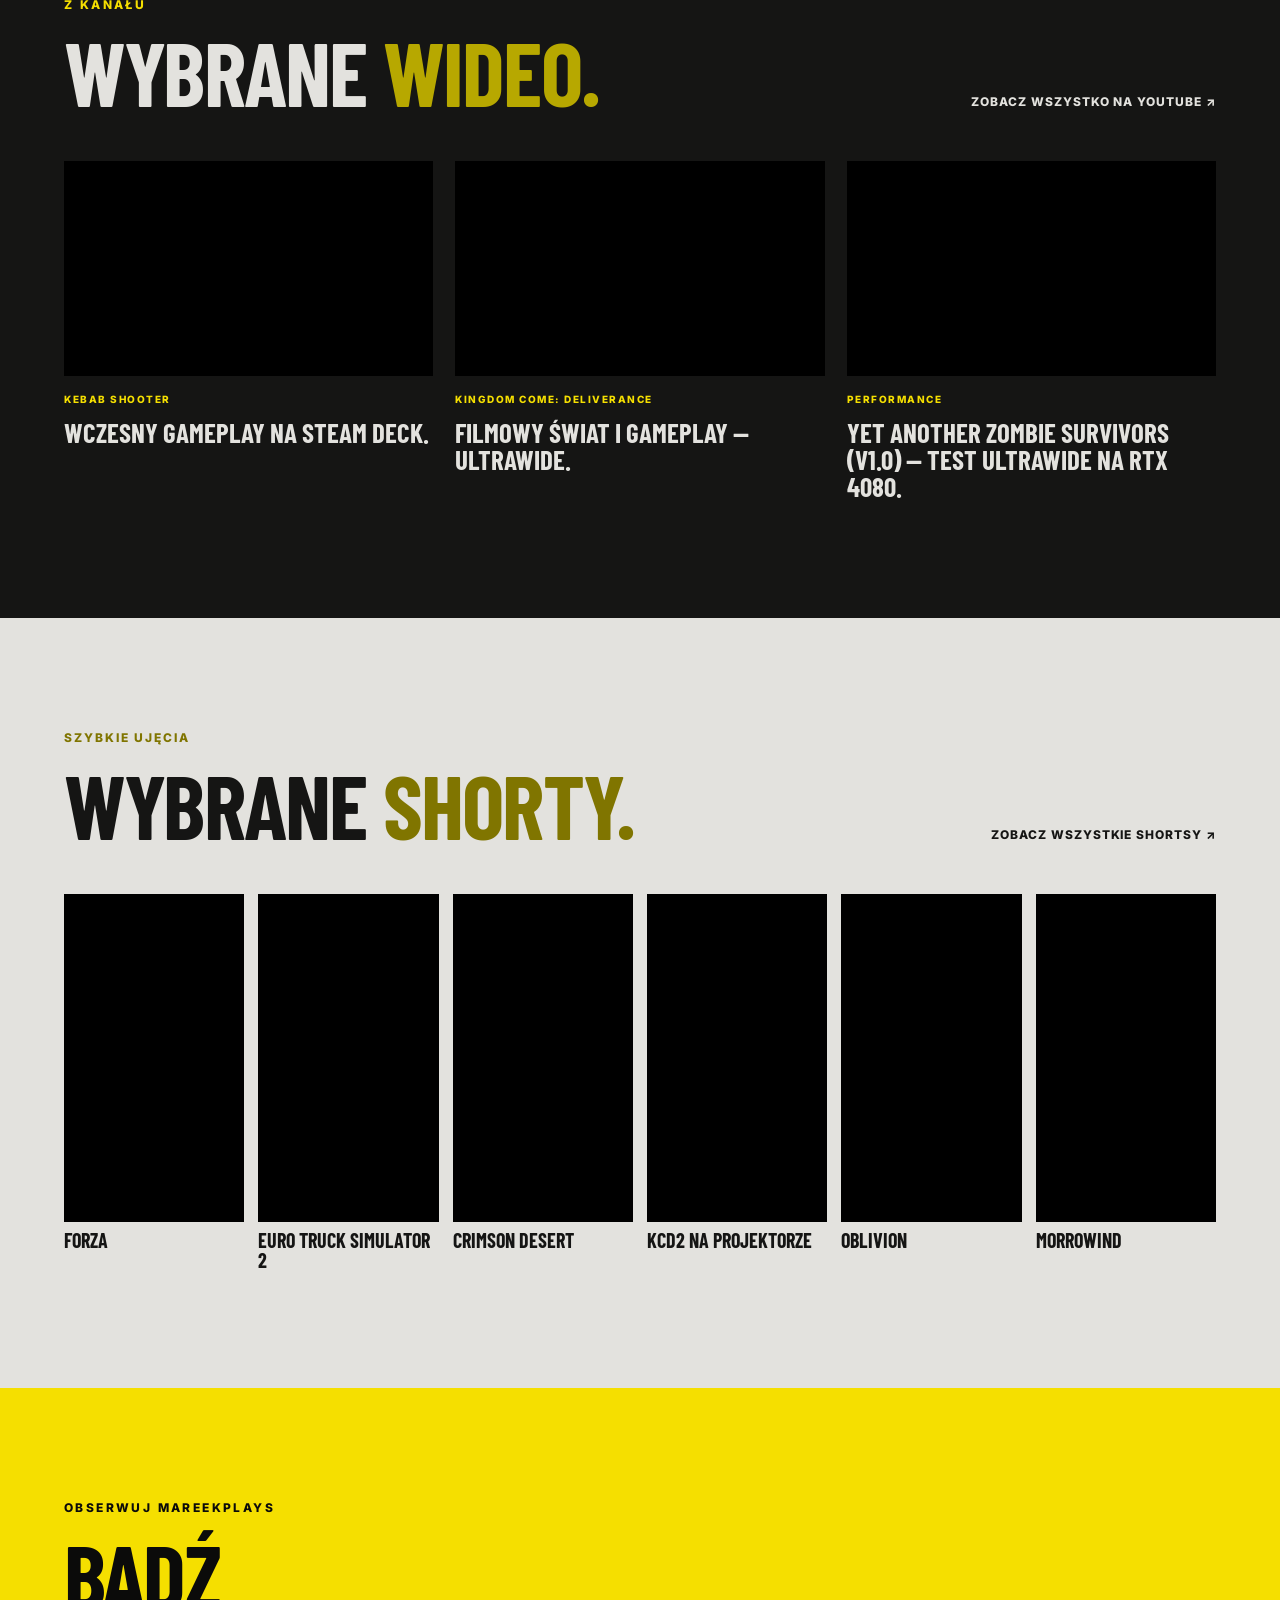
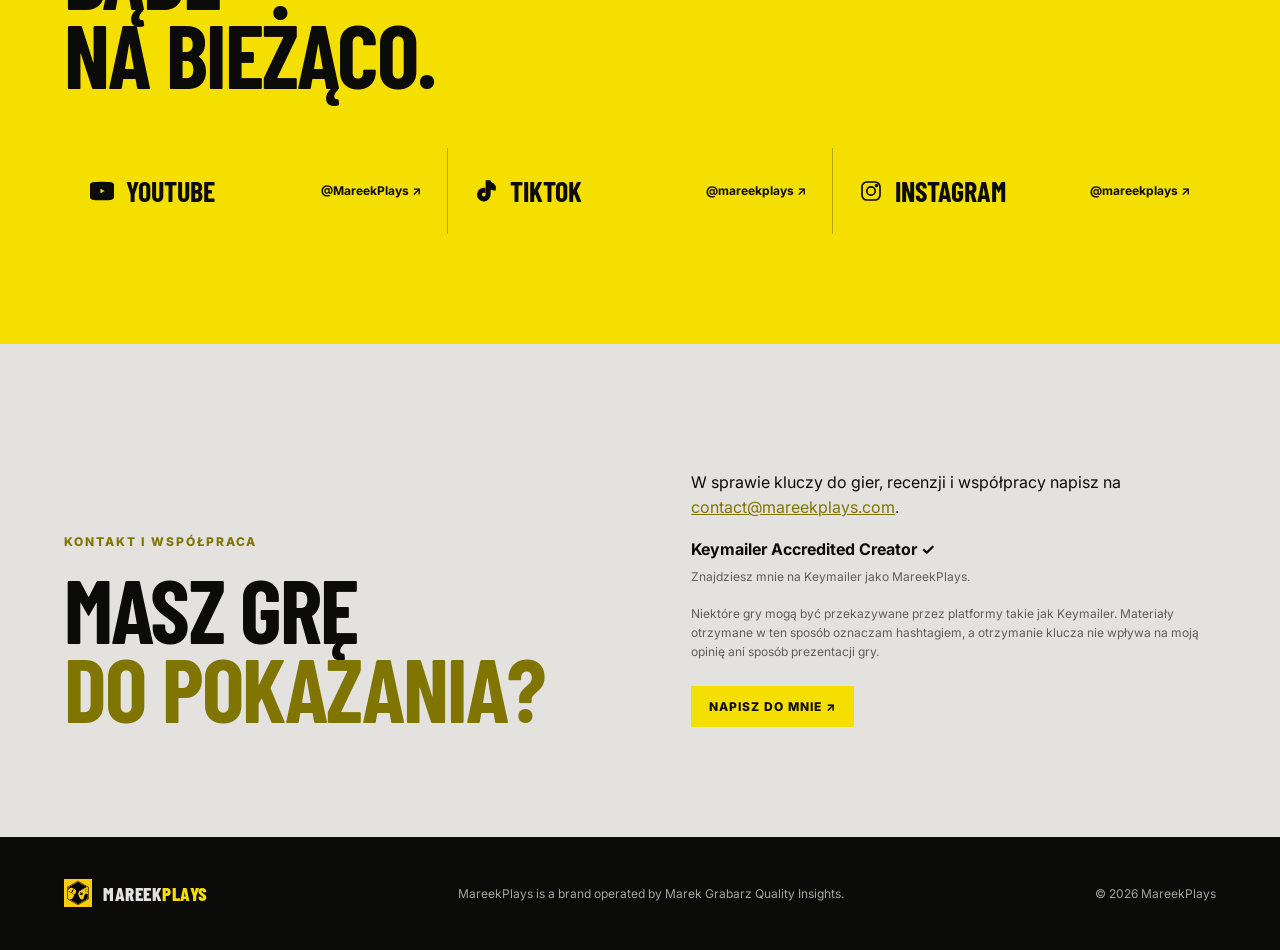
==== commit b2bd736b: "Add responsive homepage news slider" ====
--- a/pl/index.html
+++ b/pl/index.html
@@ -17,6 +17,7 @@
   <link rel="stylesheet" href="../css/style.css">
   <link rel="stylesheet" href="../css/contact.css">
   <link rel="stylesheet" href="../css/stage2.css">
+  <link rel="stylesheet" href="../css/news-slider.css">
 </head>
 <body>
   <header class="site-header">
@@ -44,8 +45,8 @@
 
     <section class="socials section-pad" id="socials"><p class="eyebrow">OBSERWUJ MAREEKPLAYS</p><h2>Bądź<br><span>na bieżąco.</span></h2><div class="social-grid"><a href="https://www.youtube.com/@MareekPlays" target="_blank" rel="noreferrer"><b class="social-name"><svg viewBox="0 0 24 24" aria-hidden="true"><path d="M23.5 6.2a3 3 0 0 0-2.1-2.1C19.5 3.6 12 3.6 12 3.6s-7.5 0-9.4.5A3 3 0 0 0 .5 6.2 31 31 0 0 0 0 12a31 31 0 0 0 .5 5.8 3 3 0 0 0 2.1 2.1c1.9.5 9.4.5 9.4.5s7.5 0 9.4-.5a3 3 0 0 0 2.1-2.1A31 31 0 0 0 24 12a31 31 0 0 0-.5-5.8ZM9.6 15.9V8.1l6.5 3.9-6.5 3.9Z"/></svg>YouTube</b><span>@MareekPlays ↗</span></a><a href="https://www.tiktok.com/@mareekplays" target="_blank" rel="noreferrer"><b class="social-name"><svg viewBox="0 0 24 24" aria-hidden="true"><path d="M19.3 5.1A5.7 5.7 0 0 1 15.8 2h-3.3v13.6a2.7 2.7 0 1 1-2-2.6V9.6a6 6 0 1 0 5.3 6V9a9 9 0 0 0 5.2 1.7V7.3a5.7 5.7 0 0 1-1.7-2.2Z"/></svg>TikTok</b><span>@mareekplays ↗</span></a><a href="https://www.instagram.com/mareekplays/" target="_blank" rel="noreferrer"><b class="social-name"><svg viewBox="0 0 24 24" aria-hidden="true"><rect x="3" y="3" width="18" height="18" rx="5"/><circle cx="12" cy="12" r="4.2"/><circle cx="17.5" cy="6.5" r="1"/></svg>Instagram</b><span>@mareekplays ↗</span></a></div></section>
     <section class="contact section-pad" id="contact"><div><p class="eyebrow">KONTAKT I WSPÓŁPRACA</p><h2>Masz grę<br><span>do pokazania?</span></h2></div><div class="contact-copy"><p>W sprawie kluczy do gier, recenzji i współpracy napisz na <a href="mailto:contact@mareekplays.com">contact@mareekplays.com</a>.</p><p><strong>Keymailer Accredited Creator ✓</strong><br><span class="disclosure">Znajdziesz mnie na Keymailer jako MareekPlays.</span></p><p class="disclosure">Niektóre gry mogą być przekazywane przez platformy takie jak Keymailer. Materiały otrzymane w ten sposób oznaczam hashtagiem, a otrzymanie klucza nie wpływa na moją opinię ani sposób prezentacji gry.</p><a class="button button-yellow" href="mailto:contact@mareekplays.com">Napisz do mnie ↗</a></div></section>
-    <section class="news section-pad" id="news"><div class="section-heading"><div><p class="eyebrow">NAJNOWSZE INFORMACJE</p><h2>News &amp;<br><span>notatki.</span></h2></div><a class="text-link" href="news.html">Zobacz wszystkie ↗</a></div><div class="news-grid"><article class="news-card"><p class="news-date">28 WRZ 2026 · KEBAB SHOOTER</p><h3>Kebab Shooter jest już dostępny na Androidzie.</h3><p>Kolorowa strzelanka arcade 2D trafiła do Google Play. Pilotuj latający foodtruck i dołącz do kulinarnego chaosu.</p><a href="news/android-release.html">Przeczytaj news premierowy ↗</a></article><article class="news-card"><p class="news-date">29 SIE 2026 · KEBAB SHOOTER</p><h3>Nowe zdjęcia z testów Androida i uaktualniona roadmapa.</h3><p>Świeże zrzuty od testerów, nowe informacje z produkcji i pięć kolejnych etapów rozwoju Kebab Shooter.</p><a href="news/android-tests-roadmap.html">Przeczytaj aktualizację ↗</a></article><article class="news-card"><p class="news-date">11 SIE 2026 · YOUTUBE</p><h3>Trailer Kebab Shooter z gameplayem na Steam Deck.</h3><p>Nowy trailer pokazuje kolorową grę akcji 2D uruchomioną na Steam Deck.</p><a href="news/steam-deck-trailer.html">Przeczytaj aktualizację ↗</a></article><article class="news-card news-card-accent"><p class="news-date">MAREEKPLAYS</p><h3>Śledź rozwój gry.</h3><p>Informacje o grze, nowe filmy i wszystko, co dzieje się za kadrem.</p><a href="news.html">Otwórz stronę newsów ↗</a></article></div></section>
+    <section class="news section-pad" id="news"><div class="section-heading"><div><p class="eyebrow">NAJNOWSZE INFORMACJE</p><h2>News &amp;<br><span>notatki.</span></h2></div><a class="text-link" href="news.html">Zobacz wszystkie ↗</a></div><div class="news-slider" data-news-slider><div class="news-grid news-slider-track"><article class="news-card"><p class="news-date">28 WRZ 2026 · KEBAB SHOOTER</p><h3>Kebab Shooter jest już dostępny na Androidzie.</h3><p>Kolorowa strzelanka arcade 2D trafiła do Google Play. Pilotuj latający foodtruck i dołącz do kulinarnego chaosu.</p><a href="news/android-release.html">Przeczytaj news premierowy ↗</a></article><article class="news-card"><p class="news-date">29 SIE 2026 · KEBAB SHOOTER</p><h3>Nowe zdjęcia z testów Androida i uaktualniona roadmapa.</h3><p>Świeże zrzuty od testerów, nowe informacje z produkcji i pięć kolejnych etapów rozwoju Kebab Shooter.</p><a href="news/android-tests-roadmap.html">Przeczytaj aktualizację ↗</a></article><article class="news-card"><p class="news-date">11 SIE 2026 · YOUTUBE</p><h3>Trailer Kebab Shooter z gameplayem na Steam Deck.</h3><p>Nowy trailer pokazuje kolorową grę akcji 2D uruchomioną na Steam Deck.</p><a href="news/steam-deck-trailer.html">Przeczytaj aktualizację ↗</a></article></div><div class="news-slider-controls"><button type="button" class="news-slider-button" data-news-prev aria-label="Poprzedni news">←</button><div class="news-slider-dots" data-news-dots aria-label="Slajdy newsów"></div><button type="button" class="news-slider-button" data-news-next aria-label="Następny news">→</button></div></div></section>
   </main>
   <footer><div class="brand footer-brand"><img src="../assets/images/avatar-yellow.jpg" alt=""><span>MAREEK<span>PLAYS</span></span></div><p>MareekPlays is a brand operated by Marek Grabarz Quality Insights.</p><small>© 2026 MareekPlays</small></footer>
-  <script src="../js/i18n.js"></script>
+  <script src="../js/news-slider.js"></script><script src="../js/i18n.js"></script>
 </html>
--- a/css/news-slider.css
+++ b/css/news-slider.css
@@ -0,0 +1,2 @@
+.news .section-heading .text-link:hover{color:#807500}.news-slider{position:relative}.news-slider-track{display:flex;gap:2px;overflow:hidden;background:transparent}.news-slider-track .news-card{flex:0 0 calc((100% - 2px)/2);min-width:0}.news-slider-controls{display:flex;align-items:center;justify-content:center;gap:18px;margin-top:24px}.news-slider-button{width:42px;height:42px;border:1px solid var(--line);background:transparent;color:var(--ink);font:700 20px/1 var(--sans);cursor:pointer;transition:background .2s,color .2s}.news-slider-button:hover,.news-slider-button:focus-visible{background:var(--ink);color:var(--white);outline:none}.news-slider-dots{display:flex;gap:8px}.news-slider-dot{width:8px;height:8px;padding:0;border:0;border-radius:50%;background:#bbb9b0;cursor:pointer}.news-slider-dot:nth-child(3){display:none}.news-slider-dot.is-active{background:#807500;transform:scale(1.25)}
+@media(max-width:800px){.news-slider-track{gap:0;overflow-x:auto;scroll-snap-type:x mandatory;scrollbar-width:none;background:transparent}.news-slider-track::-webkit-scrollbar{display:none}.news-slider-track .news-card{flex:0 0 100%;scroll-snap-align:start;min-height:300px}.news-slider-button{width:38px;height:38px}.news-slider-controls{margin-top:20px}.news-slider-dot:nth-child(3){display:block}}
